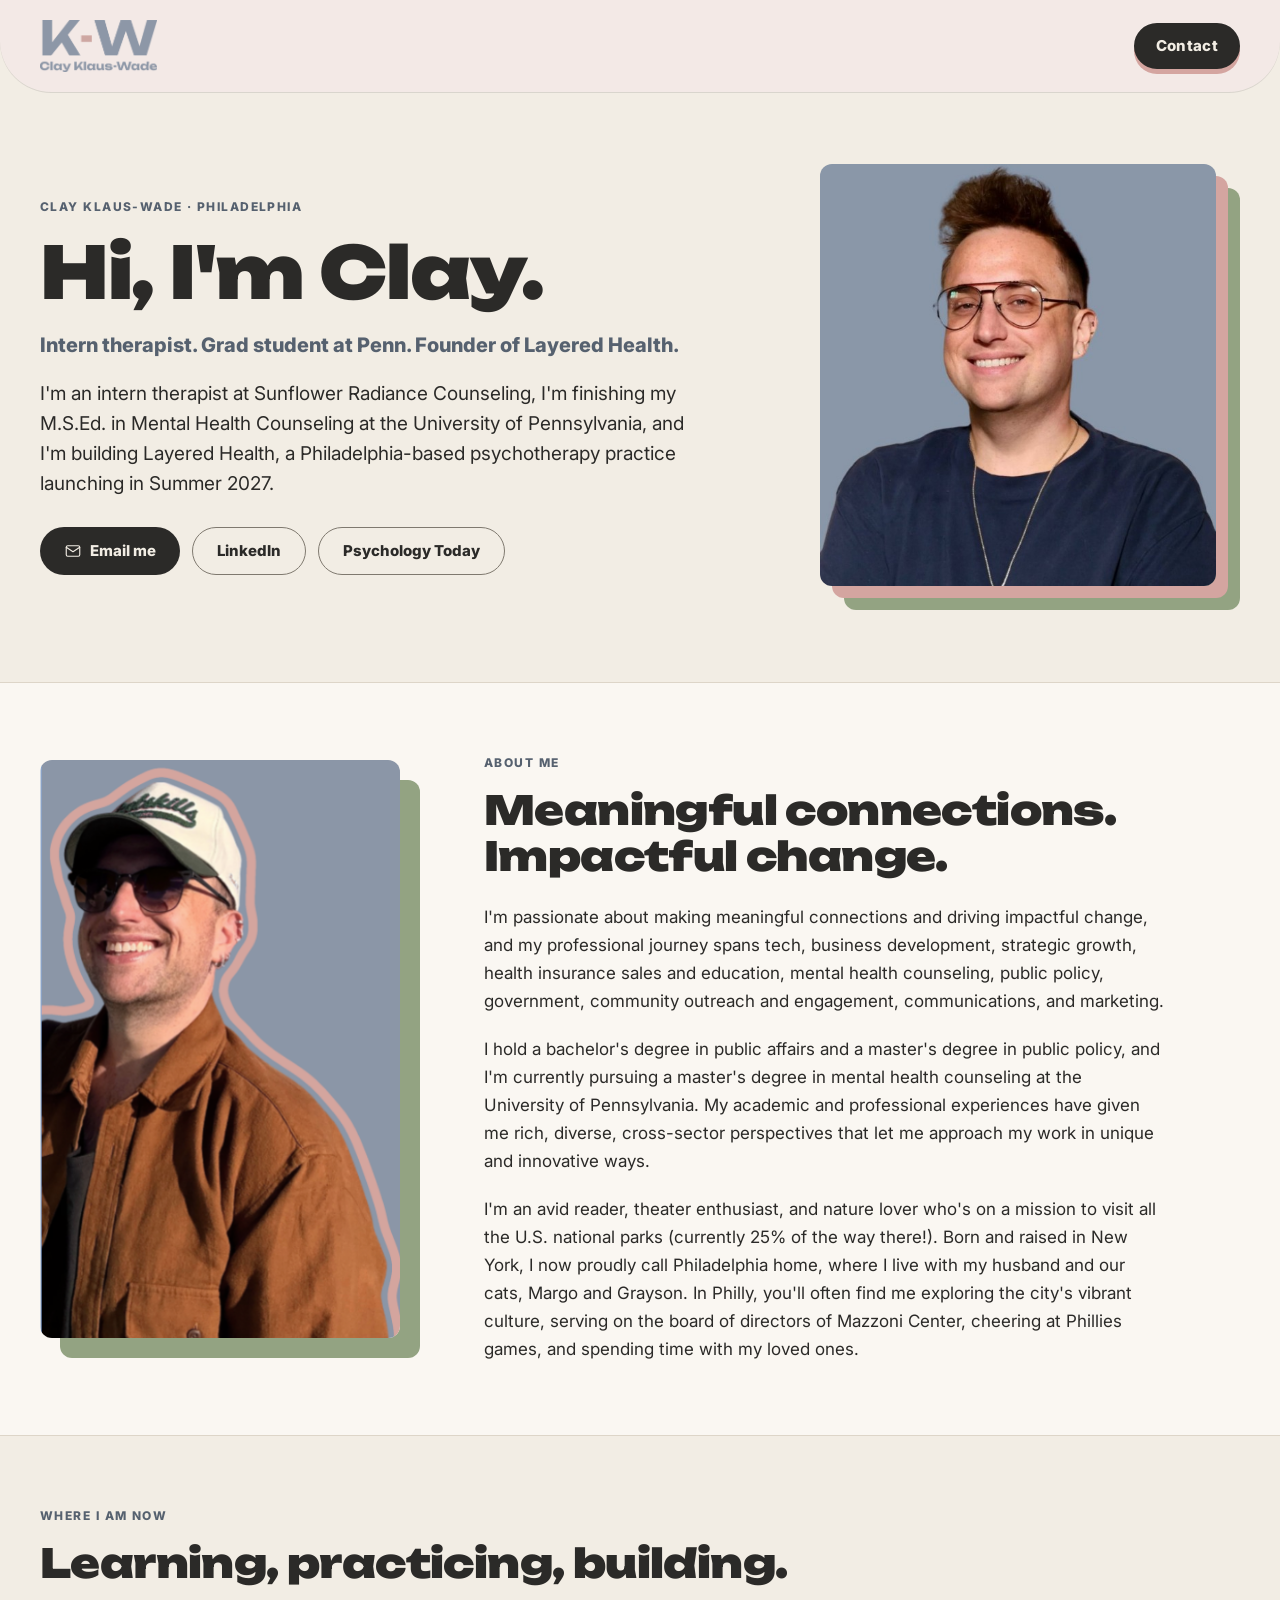
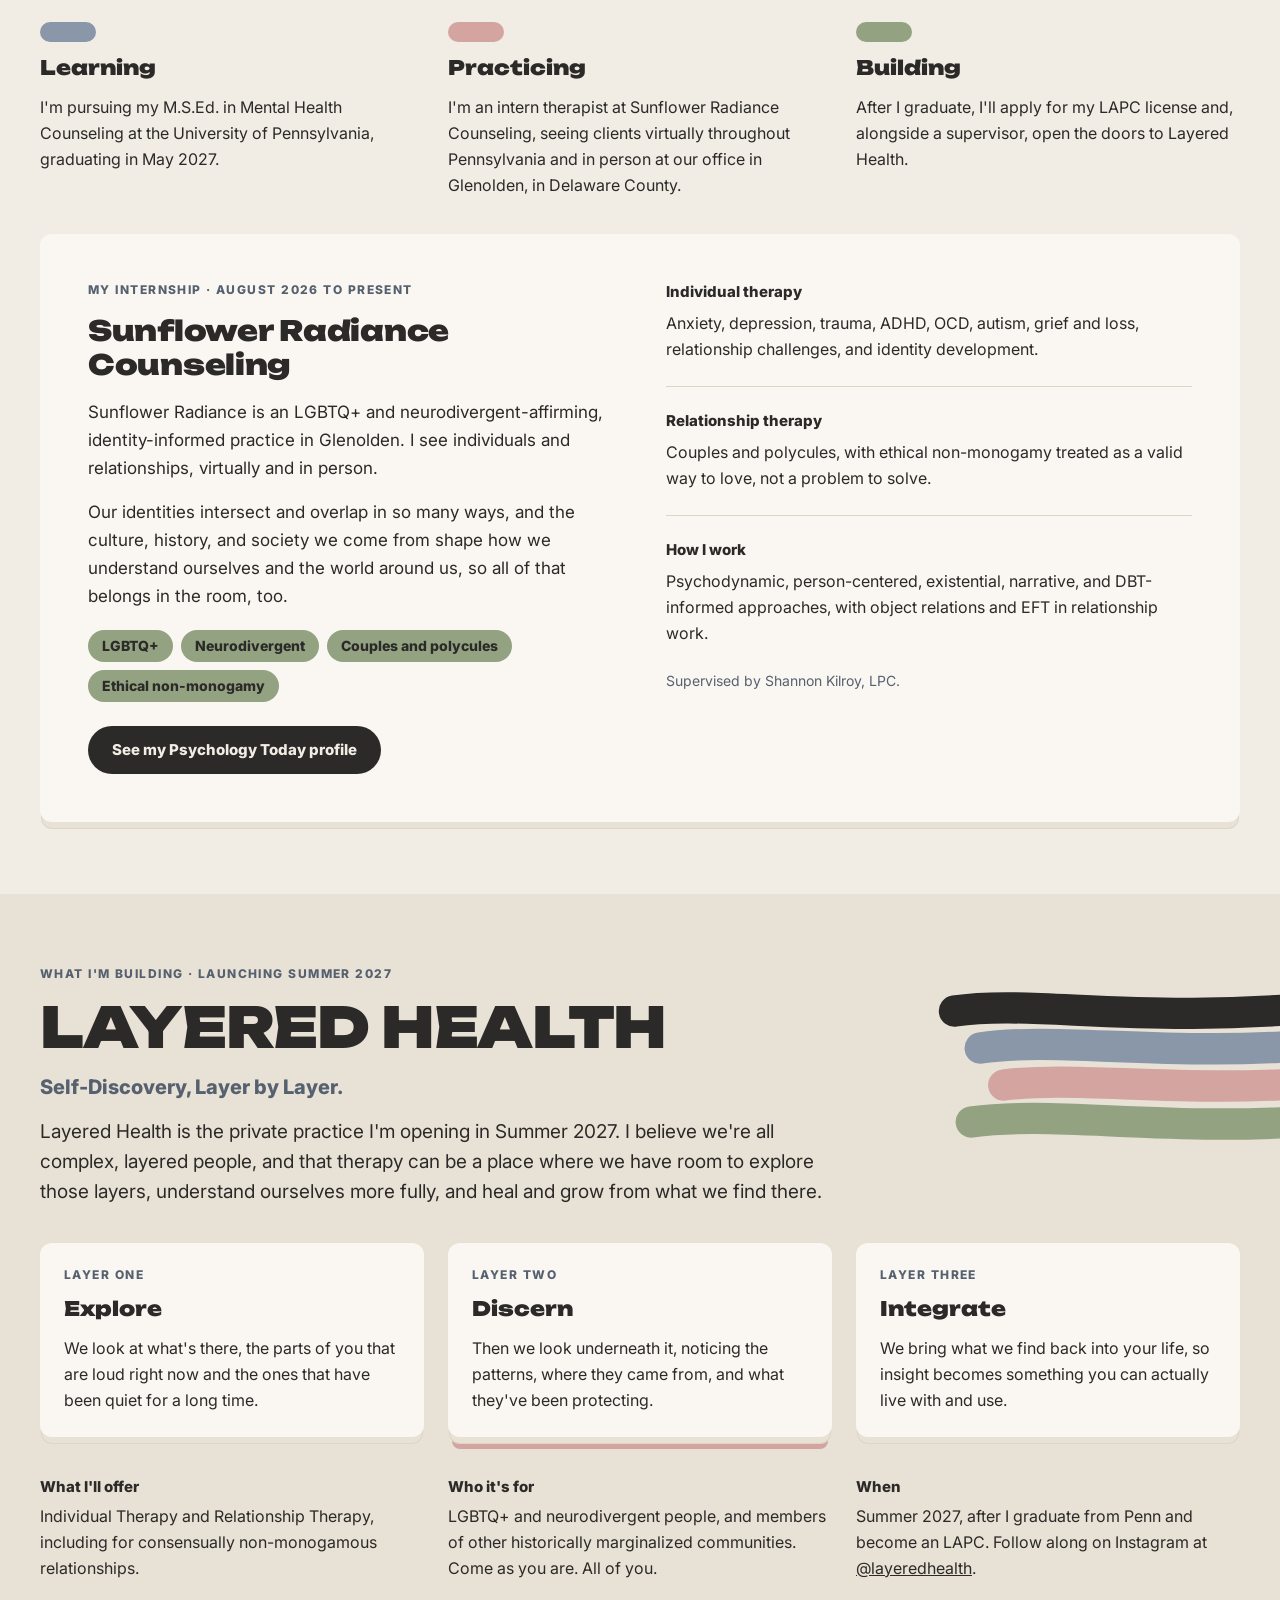
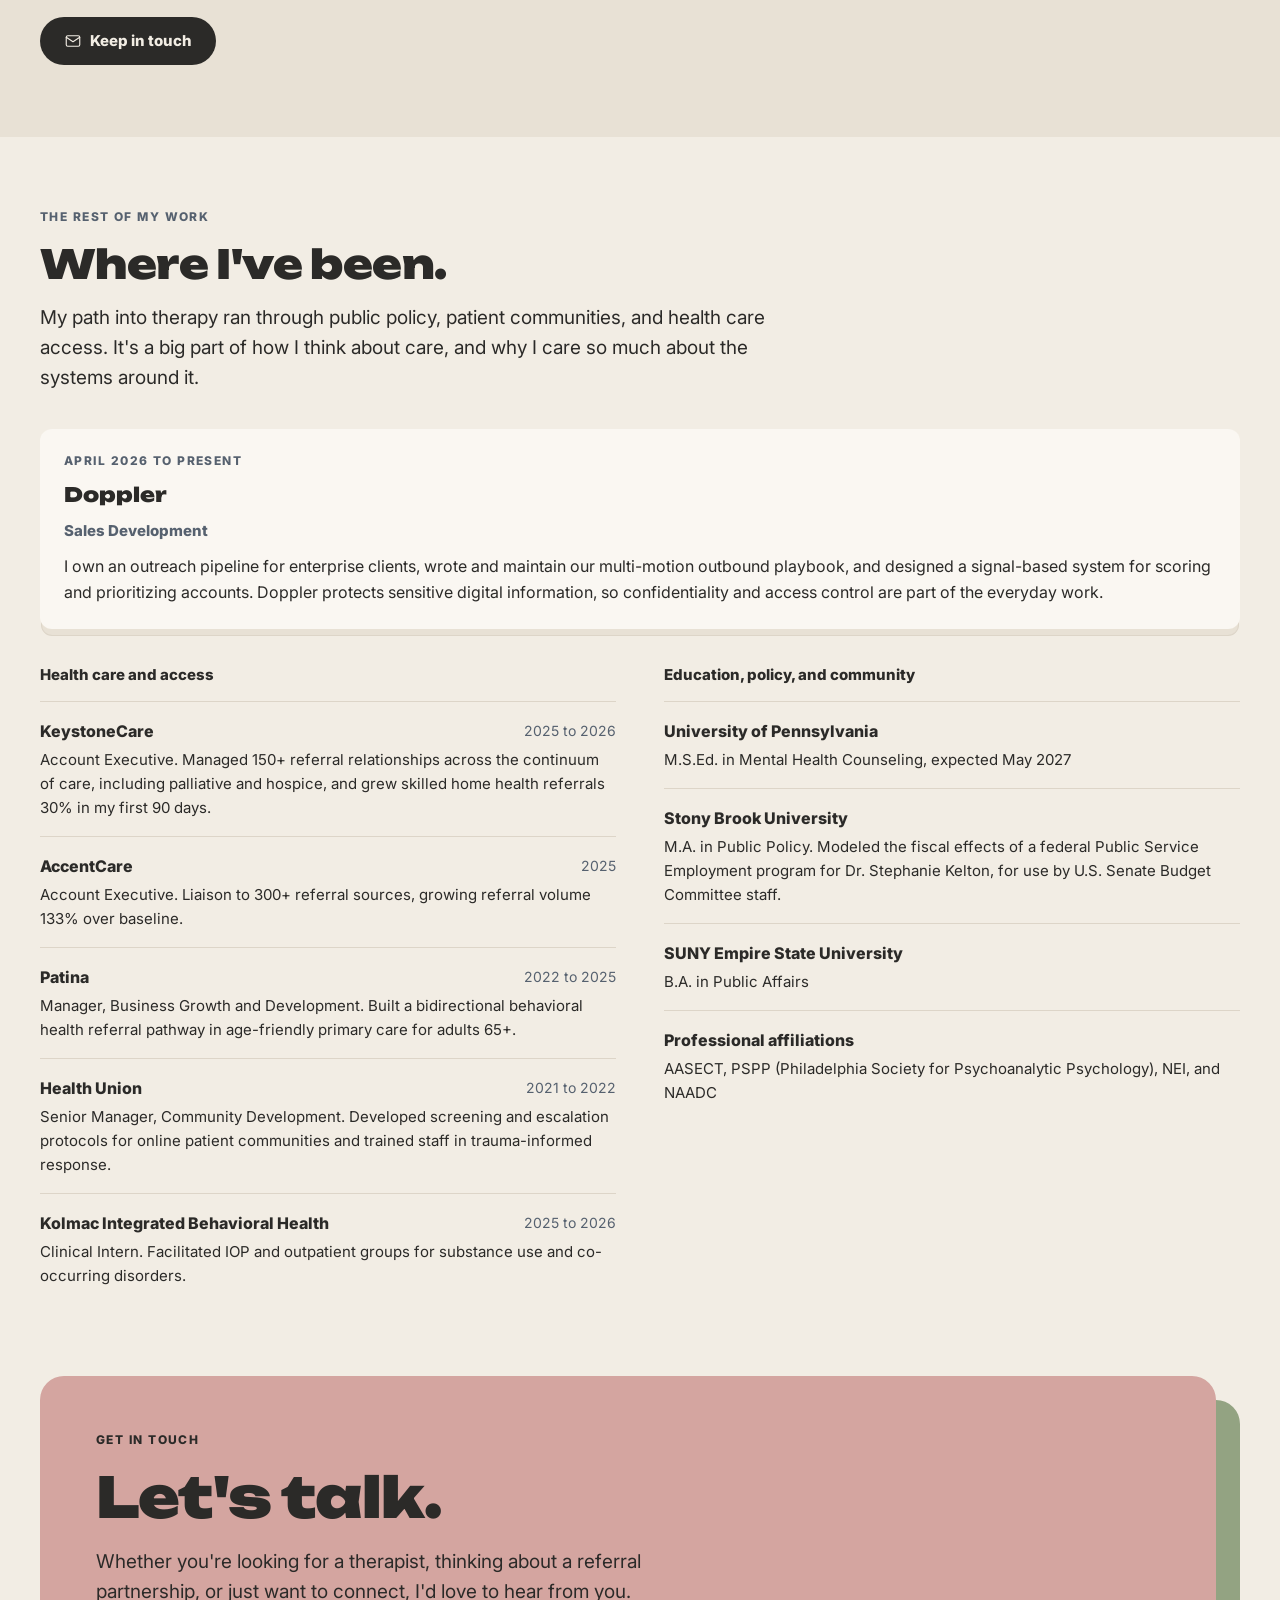
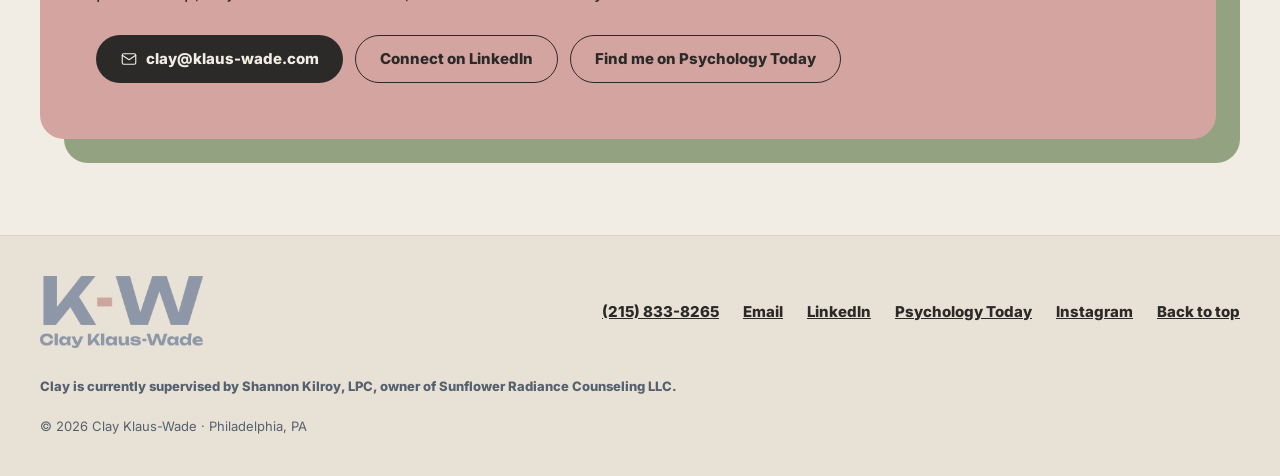
==== index.html @ 9ba2f231 "Use the layered.health header style on both pages Sticky vanilla header with rounded bottom corners " ====
<!doctype html>
<html lang="en">
<head>
<meta charset="utf-8">
<meta name="viewport" content="width=device-width, initial-scale=1">
<title>Clay Klaus-Wade</title>
<meta name="description" content="Clay Klaus-Wade is an intern therapist at Sunflower Radiance Counseling, a graduate student at the University of Pennsylvania, and the founder of Layered Health, a Philadelphia-based psychotherapy practice launching in Summer 2027.">
<link rel="icon" href="images/favicon.svg" type="image/svg+xml">
<link rel="preconnect" href="https://fonts.googleapis.com">
<link rel="stylesheet" href="https://fonts.googleapis.com/css2?family=Inter:wght@400;800&amp;family=Unbounded:wght@900&amp;display=swap">
<style>
body{margin:0;background:#f2ede4}
a{color:#2b2a28}a:hover{color:#56616f}
a:focus-visible{outline:2px solid #2b2a28;outline-offset:2px}
.btn-primary:hover{background:#1c1b1a !important}
.btn-outline:hover{background:#e8e1d5 !important}
.card-lift{transition:box-shadow 150ms ease-out}
.card-lift:hover{box-shadow:0 8px 0 -2px #e8e1d5, 0 8px 0 -1px #ddd5c8, 0 16px 0 -4px #d4a5a0 !important}
@media (prefers-reduced-motion: reduce){.card-lift{transition:none}}
html{scroll-behavior:smooth}
@keyframes rise{from{opacity:0;transform:translateY(24px)}to{opacity:1;transform:none}}
@keyframes drift{from{transform:translateY(-28px)}to{transform:translateY(28px)}}
@keyframes shift{from{transform:translateX(-18px)}to{transform:translateX(18px)}}
@media (prefers-reduced-motion: no-preference){
.intro > *{animation:rise 700ms cubic-bezier(.2,.7,.2,1) both}
.intro > *:nth-child(2){animation-delay:80ms}
.intro > *:nth-child(3){animation-delay:160ms}
.intro > *:nth-child(4){animation-delay:240ms}
.intro > *:nth-child(5){animation-delay:320ms}
.intro-photo{animation:rise 900ms 200ms cubic-bezier(.2,.7,.2,1) both}
@supports (animation-timeline: view()){
.reveal{animation:rise linear both;animation-timeline:view();animation-range:entry 0% entry 70%}
.parallax{animation:drift linear both;animation-timeline:view();animation-range:cover 0% cover 100%}
.parallax-mark{animation:shift linear both;animation-timeline:view();animation-range:cover 0% cover 100%}
}
}
@media (prefers-reduced-motion: reduce){html{scroll-behavior:auto}}
@media (max-width:520px){.hide-sm{display:none}}
@media (max-width:640px){.logo-footer{height:48px !important}.about-photo{display:none}.hide-mobile{display:none !important}.hero-photo{max-width:340px}
.hero{flex-direction:column;flex-wrap:nowrap !important;align-items:stretch !important;gap:20px !important}
.hero .intro{display:contents !important}
.hero .intro > *:nth-child(1){order:1}
.hero .intro > *:nth-child(2){order:2}
.hero .hero-photo{order:3;flex:none !important;width:100%;align-self:flex-start;margin:8px 0 12px}
.hero .intro > *:nth-child(n+3){order:4}}
.lh-stack{position:absolute;top:clamp(56px,7vw,88px);right:0;width:clamp(300px,28vw,440px);overflow:hidden}
@media (max-width:1180px){.lh-stack{position:relative;top:auto;width:min(440px,78%);margin:clamp(40px,6vw,64px) 0 -24px auto}}
/* Header, borrowed from layered.health: a sticky vanilla sheet with rounded bottom corners, pill buttons that press into a colored edge */
.kw-header{position:sticky;top:0;z-index:20;background:#f3e9e6;border-radius:0 0 clamp(28px,4vw,56px) clamp(28px,4vw,56px);box-shadow:0 1px 0 rgba(43,42,40,.12)}
.kw-header-inner{max-width:1200px;margin:0 auto;padding:20px clamp(16px,4vw,32px);display:flex;align-items:center;justify-content:space-between;gap:24px;transition:padding .25s ease}
.kw-header.is-scrolled .kw-header-inner{padding-top:12px;padding-bottom:12px}
.kw-lockup{display:inline-flex;align-items:center;line-height:0;text-decoration:none;flex-shrink:0}
.kw-lockup img{display:block;height:52px;width:auto}
.kw-nav{display:flex;align-items:center;gap:24px}
.kw-btn{position:relative;white-space:nowrap;display:inline-flex;align-items:center;padding:11px 20px;border:2px solid #2b2a28;border-radius:999px;background:#2b2a28;color:#f2ede4 !important;font-size:15px;line-height:20px;font-weight:800;letter-spacing:.02em;text-decoration:none;box-shadow:0 5px 0 0 #d4a5a0;transition:transform .18s ease,box-shadow .18s ease}
.kw-btn-slate{box-shadow:0 5px 0 0 #8a97a8}
.kw-btn-sage{box-shadow:0 5px 0 0 #93a382}
.kw-btn:hover,.kw-btn:focus-visible{background:#1f1e1c;transform:translateY(5px);box-shadow:0 0 0 0 transparent}
.kw-btn:active{transform:translateY(5px);box-shadow:none}
@media (max-width:720px){.kw-header-inner{padding-top:16px;padding-bottom:16px;column-gap:14px}.kw-lockup{flex:0 0 104px;width:104px}.kw-lockup img{width:100%;height:auto}.kw-nav{gap:8px}.kw-btn{padding:9px 12px;font-size:13px;box-shadow:0 4px 0 0 #d4a5a0}.kw-btn-slate{box-shadow:0 4px 0 0 #8a97a8}.kw-btn-sage{box-shadow:0 4px 0 0 #93a382}}
@media (max-width:420px){.kw-header-inner{column-gap:10px}.kw-lockup{flex-basis:84px;width:84px}.kw-nav{gap:6px}.kw-btn{padding:8px 10px;font-size:12px;letter-spacing:0}}
@media (max-width:350px){.kw-header-inner{column-gap:8px}.kw-lockup{flex-basis:68px;width:68px}.kw-nav{gap:5px}.kw-btn{padding:7px 8px;font-size:11px}}
@media (prefers-reduced-motion: reduce){.kw-header-inner,.kw-btn{transition:none}}
</style>
</head>
<body>
<div style="width: 100%; min-height: 100vh; display: flex; flex-direction: column; background: #f2ede4; color: #2b2a28; font-family: Inter, system-ui, -apple-system, 'Segoe UI', sans-serif; font-size: 16px; line-height: 26px; overflow-x: hidden">
<div style="flex: 0 0 auto">

<!-- Header -->
<header class="kw-header">
<div class="kw-header-inner">
<a class="kw-lockup" href="#top" aria-label="Clay Klaus-Wade, back to top"><img src="images/kw-lockup.png" alt="K-W Clay Klaus-Wade"></a>
<nav class="kw-nav" aria-label="Contact">
<a class="kw-btn" href="mailto:clay@klaus-wade.com">Contact</a>
</nav>
</div>
</header>

<!-- Hero -->
<section id="top" class="hero" style="max-width: 1200px; margin: 0 auto; padding: clamp(48px, 6vw, 72px) clamp(16px, 4vw, 32px); display: flex; flex-wrap: wrap; align-items: center; gap: clamp(40px, 5vw, 72px)">
<div class="intro" style="flex: 1 1 420px; min-width: 0; display: flex; flex-direction: column; gap: 20px">
<div style="font-size: 12px; line-height: 16px; font-weight: 800; letter-spacing: 0.12em; text-transform: uppercase; color: #56616f">Clay Klaus-Wade · Philadelphia</div>
<h1 style="margin: 0; font-family: Unbounded, Inter, system-ui, sans-serif; font-weight: 900; font-size: clamp(40px, 6vw, 72px); line-height: 1.05; letter-spacing: -0.02em">Hi, I'm Clay.</h1>
<p style="margin: 0; font-size: 20px; line-height: 28px; font-weight: 800; color: #56616f">Intern therapist. Grad student at Penn. Founder of Layered Health.</p>
<p style="margin: 0; font-size: 19px; line-height: 30px; max-width: 34em">I'm an intern therapist at Sunflower Radiance Counseling, I'm finishing my M.S.Ed. in Mental Health Counseling at the University of Pennsylvania, and I'm building Layered Health, a Philadelphia-based psychotherapy practice launching in Summer 2027.</p>
<div style="display: flex; flex-wrap: wrap; gap: 12px; padding-top: 8px">
<a class="btn-primary" href="mailto:clay@klaus-wade.com" style="display: inline-flex; align-items: center; gap: 8px; min-height: 48px; box-sizing: border-box; padding: 12px 24px; border-radius: 999px; background: #2b2a28; color: #f2ede4; font-size: 15px; line-height: 20px; font-weight: 800; text-decoration: none">
<svg width="18" height="18" viewBox="0 0 24 24" fill="none" stroke="currentColor" stroke-width="1.5" stroke-linecap="round" stroke-linejoin="round" aria-hidden="true"><rect x="3" y="5" width="18" height="14" rx="2"></rect><path d="m3 7 9 6 9-6"></path></svg>
Email me</a>
<a class="btn-outline" href="https://www.linkedin.com/in/clayklaus-wade/" target="_blank" rel="noopener" style="display: inline-flex; align-items: center; min-height: 48px; box-sizing: border-box; padding: 12px 24px; border-radius: 999px; border: 1.5px solid #7f796f; color: #2b2a28; font-size: 15px; line-height: 20px; font-weight: 800; text-decoration: none">LinkedIn</a>
<a class="btn-outline" href="https://www.psychologytoday.com/profile/1806016" target="_blank" rel="noopener" style="display: inline-flex; align-items: center; min-height: 48px; box-sizing: border-box; padding: 12px 24px; border-radius: 999px; border: 1.5px solid #7f796f; color: #2b2a28; font-size: 15px; line-height: 20px; font-weight: 800; text-decoration: none">Psychology Today</a>
</div>
</div>
<div class="intro-photo hero-photo" style="flex: 0 1 420px; min-width: 260px; padding: 0 24px 24px 0; box-sizing: border-box">
<img class="parallax" src="images/clay-headshot.jpg" alt="Clay Klaus-Wade, smiling, in glasses and a navy t-shirt" style="display: block; width: 100%; aspect-ratio: 580 / 618; object-fit: cover; border-radius: 12px; box-shadow: 12px 12px 0 0 #d4a5a0, 24px 24px 0 0 #93a382">
</div>
</section>

<!-- About -->
<section id="about" style="background: #faf7f2; border-top: 1px solid #ddd5c8; border-bottom: 1px solid #ddd5c8">
<div style="max-width: 1200px; margin: 0 auto; padding: clamp(48px, 6vw, 72px) clamp(16px, 4vw, 32px); display: flex; flex-wrap: wrap; align-items: center; gap: clamp(40px, 5vw, 72px)">
<div class="about-photo" style="flex: 0 1 380px; min-width: 240px; padding: 0 20px 20px 0; box-sizing: border-box">
<img class="parallax" src="images/clay-catskills.png" alt="Clay outdoors in a Catskills cap, sunglasses and a brown jacket, smiling" style="display: block; width: 100%; aspect-ratio: 403 / 648; object-fit: cover; border-radius: 12px; box-shadow: 20px 20px 0 0 #93a382">
</div>
<div style="flex: 1 1 420px; min-width: 0; display: flex; flex-direction: column; gap: 20px; font-size: 17px; line-height: 28px; max-width: 40em">
<div style="display: flex; flex-direction: column; gap: 16px; padding-bottom: 4px">
<div style="font-size: 12px; line-height: 16px; font-weight: 800; letter-spacing: 0.12em; text-transform: uppercase; color: #56616f">About me</div>
<h2 style="margin: 0; font-family: Unbounded, Inter, system-ui, sans-serif; font-weight: 900; font-size: clamp(28px, 3.4vw, 40px); line-height: 1.15; letter-spacing: -0.015em">Meaningful connections. Impactful change.</h2>
</div>
<p style="margin: 0">I'm passionate about making meaningful connections and driving impactful change, and my professional journey spans tech, business development, strategic growth, health insurance sales and education, mental health counseling, public policy, government, community outreach and engagement, communications, and marketing.</p>
<p style="margin: 0">I hold a bachelor's degree in public affairs and a master's degree in public policy, and I'm currently pursuing a master's degree in mental health counseling at the University of Pennsylvania. My academic and professional experiences have given me rich, diverse, cross-sector perspectives that let me approach my work in unique and innovative ways.</p>
<p style="margin: 0">I'm an avid reader, theater enthusiast, and nature lover who's on a mission to visit all the U.S. national parks (currently 25% of the way there!). Born and raised in New York, I now proudly call Philadelphia home, where I live with my husband and our cats, Margo and Grayson. In Philly, you'll often find me exploring the city's vibrant culture, serving on the board of directors of Mazzoni Center, cheering at Phillies games, and spending time with my loved ones.</p>
</div>
</div>
</section>

<!-- Now: internship -->
<section id="now" style="max-width: 1200px; margin: 0 auto; padding: clamp(48px, 6vw, 72px) clamp(16px, 4vw, 32px); display: flex; flex-direction: column; gap: 36px">
<div class="reveal" style="display: flex; flex-direction: column; gap: 16px; max-width: 760px">
<div style="font-size: 12px; line-height: 16px; font-weight: 800; letter-spacing: 0.12em; text-transform: uppercase; color: #56616f">Where I am now</div>
<h2 style="margin: 0; font-family: Unbounded, Inter, system-ui, sans-serif; font-weight: 900; font-size: clamp(28px, 3.4vw, 40px); line-height: 1.15; letter-spacing: -0.015em">Learning, practicing, building.</h2>
</div>

<div class="reveal" style="display: grid; grid-template-columns: repeat(auto-fit, minmax(min(100%, 300px), 1fr)); gap: 24px">
<div style="display: flex; flex-direction: column; gap: 12px">
<div style="width: 56px; height: 20px; border-radius: 999px; background: #8a97a8"></div>
<h3 style="margin: 0; font-family: Unbounded, Inter, system-ui, sans-serif; font-weight: 900; font-size: 20px; line-height: 28px">Learning</h3>
<p style="margin: 0">I'm pursuing my M.S.Ed. in Mental Health Counseling at the University of Pennsylvania, graduating in May 2027.</p>
</div>
<div style="display: flex; flex-direction: column; gap: 12px">
<div style="width: 56px; height: 20px; border-radius: 999px; background: #d4a5a0"></div>
<h3 style="margin: 0; font-family: Unbounded, Inter, system-ui, sans-serif; font-weight: 900; font-size: 20px; line-height: 28px">Practicing</h3>
<p style="margin: 0">I'm an intern therapist at Sunflower Radiance Counseling, seeing clients virtually throughout Pennsylvania and in person at our office in Glenolden, in Delaware County.</p>
</div>
<div style="display: flex; flex-direction: column; gap: 12px">
<div style="width: 56px; height: 20px; border-radius: 999px; background: #93a382"></div>
<h3 style="margin: 0; font-family: Unbounded, Inter, system-ui, sans-serif; font-weight: 900; font-size: 20px; line-height: 28px">Building</h3>
<p style="margin: 0">After I graduate, I'll apply for my LAPC license and, alongside a supervisor, open the doors to Layered Health.</p>
</div>
</div>

<!-- Internship feature card -->
<article class="card-lift reveal" style="background: #faf7f2; border-radius: 12px; box-shadow: 0 8px 0 -2px #e8e1d5, 0 8px 0 -1px #ddd5c8; padding: clamp(24px, 4vw, 48px); display: grid; grid-template-columns: repeat(auto-fit, minmax(min(100%, 320px), 1fr)); gap: clamp(32px, 4vw, 64px)">
<div style="display: flex; flex-direction: column; gap: 16px">
<div style="font-size: 12px; line-height: 16px; font-weight: 800; letter-spacing: 0.12em; text-transform: uppercase; color: #56616f">My internship · August 2026 to present</div>
<h3 style="margin: 0; font-family: Unbounded, Inter, system-ui, sans-serif; font-weight: 900; font-size: 28px; line-height: 34px; letter-spacing: -0.01em">Sunflower Radiance Counseling</h3>
<p style="margin: 0; font-size: 17px; line-height: 28px">Sunflower Radiance is an LGBTQ+ and neurodivergent-affirming, identity-informed practice in Glenolden. I see individuals and relationships, virtually and in person.</p>
<p style="margin: 0; font-size: 17px; line-height: 28px">Our identities intersect and overlap in so many ways, and the culture, history, and society we come from shape how we understand ourselves and the world around us, so all of that belongs in the room, too.</p>
<div style="display: flex; flex-wrap: wrap; gap: 8px; padding-top: 4px">
<span style="padding: 6px 14px; border-radius: 999px; background: #93a382; color: #2b2a28; font-size: 14px; line-height: 20px; font-weight: 800">LGBTQ+</span>
<span style="padding: 6px 14px; border-radius: 999px; background: #93a382; color: #2b2a28; font-size: 14px; line-height: 20px; font-weight: 800">Neurodivergent</span>
<span style="padding: 6px 14px; border-radius: 999px; background: #93a382; color: #2b2a28; font-size: 14px; line-height: 20px; font-weight: 800">Couples and polycules</span>
<span style="padding: 6px 14px; border-radius: 999px; background: #93a382; color: #2b2a28; font-size: 14px; line-height: 20px; font-weight: 800">Ethical non-monogamy</span>
</div>
<div style="padding-top: 8px">
<a class="btn-primary" href="https://www.psychologytoday.com/profile/1806016" target="_blank" rel="noopener" style="display: inline-flex; align-items: center; min-height: 48px; box-sizing: border-box; padding: 12px 24px; border-radius: 999px; background: #2b2a28; color: #f2ede4; font-size: 15px; line-height: 20px; font-weight: 800; text-decoration: none">See my Psychology Today profile</a>
</div>
</div>
<div style="display: flex; flex-direction: column; gap: 24px">
<div style="display: flex; flex-direction: column; gap: 8px; padding-bottom: 24px; border-bottom: 1px solid #ddd5c8">
<div style="font-size: 15px; line-height: 20px; font-weight: 800">Individual therapy</div>
<p style="margin: 0; color: #2b2a28">Anxiety, depression, trauma, ADHD, OCD, autism, grief and loss, relationship challenges, and identity development.</p>
</div>
<div style="display: flex; flex-direction: column; gap: 8px; padding-bottom: 24px; border-bottom: 1px solid #ddd5c8">
<div style="font-size: 15px; line-height: 20px; font-weight: 800">Relationship therapy</div>
<p style="margin: 0">Couples and polycules, with ethical non-monogamy treated as a valid way to love, not a problem to solve.</p>
</div>
<div style="display: flex; flex-direction: column; gap: 8px">
<div style="font-size: 15px; line-height: 20px; font-weight: 800">How I work</div>
<p style="margin: 0">Psychodynamic, person-centered, existential, narrative, and DBT-informed approaches, with object relations and EFT in relationship work.</p>
</div>
<p style="margin: 0; font-size: 14px; line-height: 22px; color: #56616f">Supervised by Shannon Kilroy, LPC.</p>
</div>
</article>
</section>

<!-- Layered Health -->


<!-- Background -->
<section id="layered-health" style="background: #e8e1d5; position: relative; overflow: hidden">
<div class="lh-stack" aria-hidden="true">
<svg class="parallax-mark" viewBox="0 0 640 300" style="display: block; width: 100%; height: auto; overflow: visible">
<path d="M58 52 C 200 30, 400 80, 760 40" fill="none" stroke="#2b2a28" stroke-width="56" stroke-linecap="round"></path>
<path d="M104 118 C 250 96, 440 138, 760 108" fill="none" stroke="#8a97a8" stroke-width="56" stroke-linecap="round"></path>
<path d="M146 184 C 290 166, 460 202, 760 176" fill="none" stroke="#d4a5a0" stroke-width="56" stroke-linecap="round"></path>
<path d="M88 250 C 250 228, 440 272, 760 244" fill="none" stroke="#93a382" stroke-width="56" stroke-linecap="round"></path>
</svg>
</div>
<div style="position: relative; max-width: 1200px; margin: 0 auto; padding: clamp(48px, 6vw, 72px) clamp(16px, 4vw, 32px); display: flex; flex-direction: column; gap: 36px">
<div class="reveal" style="display: flex; flex-direction: column; gap: 16px; max-width: 810px">
<div style="font-size: 12px; line-height: 16px; font-weight: 800; letter-spacing: 0.12em; text-transform: uppercase; color: #56616f">What I'm building · Launching Summer 2027</div>
<h2 style="margin: 0; font-family: Unbounded, Inter, system-ui, sans-serif; font-weight: 900; font-size: clamp(32px, 4.4vw, 56px); line-height: 1.05; letter-spacing: -0.02em">LAYERED HEALTH</h2>
<p style="margin: 0; font-size: 20px; line-height: 28px; font-weight: 800; color: #56616f">Self-Discovery, Layer by Layer.</p>
<p style="margin: 0; font-size: 19px; line-height: 30px; width: 100%; max-width: 810px">Layered Health is the private practice I'm opening in Summer 2027. I believe we're all complex, layered people, and that therapy can be a place where we have room to explore those layers, understand ourselves more fully, and heal and grow from what we find there.</p>
</div>

<div class="reveal" style="display: grid; grid-template-columns: repeat(auto-fit, minmax(min(100%, 280px), 1fr)); gap: 24px">
<div style="background: #faf7f2; border-radius: 12px; padding: 24px; box-shadow: 0 8px 0 -2px #e8e1d5, 0 8px 0 -1px #ddd5c8; display: flex; flex-direction: column; gap: 12px">
<div style="font-size: 12px; line-height: 16px; font-weight: 800; letter-spacing: 0.12em; text-transform: uppercase; color: #56616f">Layer one</div>
<h3 style="margin: 0; font-family: Unbounded, Inter, system-ui, sans-serif; font-weight: 900; font-size: 20px; line-height: 28px">Explore</h3>
<p style="margin: 0">We look at what's there, the parts of you that are loud right now and the ones that have been quiet for a long time.</p>
</div>
<div style="background: #faf7f2; border-radius: 12px; padding: 24px; margin-left: 0; box-shadow: 0 8px 0 -2px #e8e1d5, 0 8px 0 -1px #ddd5c8, 0 16px 0 -4px #d4a5a0; display: flex; flex-direction: column; gap: 12px">
<div style="font-size: 12px; line-height: 16px; font-weight: 800; letter-spacing: 0.12em; text-transform: uppercase; color: #56616f">Layer two</div>
<h3 style="margin: 0; font-family: Unbounded, Inter, system-ui, sans-serif; font-weight: 900; font-size: 20px; line-height: 28px">Discern</h3>
<p style="margin: 0">Then we look underneath it, noticing the patterns, where they came from, and what they've been protecting.</p>
</div>
<div style="background: #faf7f2; border-radius: 12px; padding: 24px; box-shadow: 0 8px 0 -2px #e8e1d5, 0 8px 0 -1px #ddd5c8; display: flex; flex-direction: column; gap: 12px">
<div style="font-size: 12px; line-height: 16px; font-weight: 800; letter-spacing: 0.12em; text-transform: uppercase; color: #56616f">Layer three</div>
<h3 style="margin: 0; font-family: Unbounded, Inter, system-ui, sans-serif; font-weight: 900; font-size: 20px; line-height: 28px">Integrate</h3>
<p style="margin: 0">We bring what we find back into your life, so insight becomes something you can actually live with and use.</p>
</div>
</div>

<div class="reveal" style="display: grid; grid-template-columns: repeat(auto-fit, minmax(min(100%, 260px), 1fr)); gap: 24px; padding-top: 4px">
<div style="display: flex; flex-direction: column; gap: 6px">
<div style="font-size: 15px; line-height: 20px; font-weight: 800">What I'll offer</div>
<p style="margin: 0">Individual Therapy and Relationship Therapy, including for consensually non-monogamous relationships.</p>
</div>
<div style="display: flex; flex-direction: column; gap: 6px">
<div style="font-size: 15px; line-height: 20px; font-weight: 800">Who it's for</div>
<p style="margin: 0">LGBTQ+ and neurodivergent people, and members of other historically marginalized communities. Come as you are. All of you.</p>
</div>
<div style="display: flex; flex-direction: column; gap: 6px">
<div style="font-size: 15px; line-height: 20px; font-weight: 800">When</div>
<p style="margin: 0">Summer 2027, after I graduate from Penn and become an LAPC. Follow along on Instagram at <a href="https://www.instagram.com/layeredhealth/" target="_blank" rel="noopener" style="text-decoration: underline">@layeredhealth</a>.</p>
</div>
</div>
<div class="reveal">
<a class="btn-primary" href="mailto:clay@klaus-wade.com" style="display: inline-flex; align-items: center; gap: 8px; min-height: 48px; box-sizing: border-box; padding: 12px 24px; border-radius: 999px; background: #2b2a28; color: #f2ede4; font-size: 15px; line-height: 20px; font-weight: 800; text-decoration: none">
<svg width="18" height="18" viewBox="0 0 24 24" fill="none" stroke="currentColor" stroke-width="1.5" stroke-linecap="round" stroke-linejoin="round" aria-hidden="true"><rect x="3" y="5" width="18" height="14" rx="2"></rect><path d="m3 7 9 6 9-6"></path></svg>
Keep in touch</a>
</div>
</div>
</section><section id="background" class="hide-mobile" style="max-width: 1200px; margin: 0 auto; padding: clamp(48px, 6vw, 72px) clamp(16px, 4vw, 32px); display: flex; flex-direction: column; gap: 36px">
<div class="reveal" style="display: flex; flex-direction: column; gap: 16px; max-width: 760px">
<div style="font-size: 12px; line-height: 16px; font-weight: 800; letter-spacing: 0.12em; text-transform: uppercase; color: #56616f">The rest of my work</div>
<h2 style="margin: 0; font-family: Unbounded, Inter, system-ui, sans-serif; font-weight: 900; font-size: clamp(28px, 3.4vw, 40px); line-height: 1.15; letter-spacing: -0.015em">Where I've been.</h2>
<p style="margin: 0; font-size: 19px; line-height: 30px">My path into therapy ran through public policy, patient communities, and health care access. It's a big part of how I think about care, and why I care so much about the systems around it.</p>
</div>

<div style="display: grid; grid-template-columns: repeat(auto-fit, minmax(min(100%, 340px), 1fr)); gap: 24px">
<article class="card-lift reveal" style="background: #faf7f2; border-radius: 12px; padding: 24px; box-shadow: 0 8px 0 -2px #e8e1d5, 0 8px 0 -1px #ddd5c8; display: flex; flex-direction: column; gap: 12px">
<div style="font-size: 12px; line-height: 16px; font-weight: 800; letter-spacing: 0.12em; text-transform: uppercase; color: #56616f">April 2026 to present</div>
<h3 style="margin: 0; font-family: Unbounded, Inter, system-ui, sans-serif; font-weight: 900; font-size: 20px; line-height: 28px">Doppler</h3>
<div style="font-size: 15px; line-height: 20px; font-weight: 800; color: #56616f">Sales Development</div>
<p style="margin: 0">I own an outreach pipeline for enterprise clients, wrote and maintain our multi-motion outbound playbook, and designed a signal-based system for scoring and prioritizing accounts. Doppler protects sensitive digital information, so confidentiality and access control are part of the everyday work.</p>
</article>
</div>

<div class="reveal" style="display: grid; grid-template-columns: repeat(auto-fit, minmax(min(100%, 340px), 1fr)); gap: clamp(28px, 4vw, 48px)">
<div style="display: flex; flex-direction: column">
<div style="font-size: 15px; line-height: 20px; font-weight: 800; padding-bottom: 16px; border-bottom: 1px solid #ddd5c8">Health care and access</div>
<div style="display: flex; flex-direction: column; gap: 4px; padding: 16px 0; border-bottom: 1px solid #ddd5c8">
<div style="display: flex; justify-content: space-between; gap: 16px; flex-wrap: wrap"><span style="font-weight: 800">KeystoneCare</span><span style="font-size: 14px; color: #56616f">2025 to 2026</span></div>
<p style="margin: 0; font-size: 15px; line-height: 24px">Account Executive. Managed 150+ referral relationships across the continuum of care, including palliative and hospice, and grew skilled home health referrals 30% in my first 90 days.</p>
</div>
<div style="display: flex; flex-direction: column; gap: 4px; padding: 16px 0; border-bottom: 1px solid #ddd5c8">
<div style="display: flex; justify-content: space-between; gap: 16px; flex-wrap: wrap"><span style="font-weight: 800">AccentCare</span><span style="font-size: 14px; color: #56616f">2025</span></div>
<p style="margin: 0; font-size: 15px; line-height: 24px">Account Executive. Liaison to 300+ referral sources, growing referral volume 133% over baseline.</p>
</div>
<div style="display: flex; flex-direction: column; gap: 4px; padding: 16px 0; border-bottom: 1px solid #ddd5c8">
<div style="display: flex; justify-content: space-between; gap: 16px; flex-wrap: wrap"><span style="font-weight: 800">Patina</span><span style="font-size: 14px; color: #56616f">2022 to 2025</span></div>
<p style="margin: 0; font-size: 15px; line-height: 24px">Manager, Business Growth and Development. Built a bidirectional behavioral health referral pathway in age-friendly primary care for adults 65+.</p>
</div>
<div style="display: flex; flex-direction: column; gap: 4px; padding: 16px 0; border-bottom: 1px solid #ddd5c8">
<div style="display: flex; justify-content: space-between; gap: 16px; flex-wrap: wrap"><span style="font-weight: 800">Health Union</span><span style="font-size: 14px; color: #56616f">2021 to 2022</span></div>
<p style="margin: 0; font-size: 15px; line-height: 24px">Senior Manager, Community Development. Developed screening and escalation protocols for online patient communities and trained staff in trauma-informed response.</p>
</div>
<div style="display: flex; flex-direction: column; gap: 4px; padding: 16px 0">
<div style="display: flex; justify-content: space-between; gap: 16px; flex-wrap: wrap"><span style="font-weight: 800">Kolmac Integrated Behavioral Health</span><span style="font-size: 14px; color: #56616f">2025 to 2026</span></div>
<p style="margin: 0; font-size: 15px; line-height: 24px">Clinical Intern. Facilitated IOP and outpatient groups for substance use and co-occurring disorders.</p>
</div>
</div>
<div style="display: flex; flex-direction: column">
<div style="font-size: 15px; line-height: 20px; font-weight: 800; padding-bottom: 16px; border-bottom: 1px solid #ddd5c8">Education, policy, and community</div>
<div style="display: flex; flex-direction: column; gap: 4px; padding: 16px 0; border-bottom: 1px solid #ddd5c8">
<span style="font-weight: 800">University of Pennsylvania</span>
<p style="margin: 0; font-size: 15px; line-height: 24px">M.S.Ed. in Mental Health Counseling, expected May 2027</p>
</div>
<div style="display: flex; flex-direction: column; gap: 4px; padding: 16px 0; border-bottom: 1px solid #ddd5c8">
<span style="font-weight: 800">Stony Brook University</span>
<p style="margin: 0; font-size: 15px; line-height: 24px">M.A. in Public Policy. Modeled the fiscal effects of a federal Public Service Employment program for Dr. Stephanie Kelton, for use by U.S. Senate Budget Committee staff.</p>
</div>
<div style="display: flex; flex-direction: column; gap: 4px; padding: 16px 0; border-bottom: 1px solid #ddd5c8">
<span style="font-weight: 800">SUNY Empire State University</span>
<p style="margin: 0; font-size: 15px; line-height: 24px">B.A. in Public Affairs</p>
</div>
<div style="display: flex; flex-direction: column; gap: 4px; padding: 16px 0">
<span style="font-weight: 800">Professional affiliations</span>
<p style="margin: 0; font-size: 15px; line-height: 24px">AASECT, PSPP (Philadelphia Society for Psychoanalytic Psychology), NEI, and NAADC</p>
</div>
</div>
</div>
</section>

<!-- Contact CTA -->
<section id="contact" class="hide-mobile" style="max-width: 1200px; margin: 0 auto; padding: 0 clamp(16px, 4vw, 32px) clamp(48px, 6vw, 72px)">
<div class="reveal" style="background: #d4a5a0; color: #2b2a28; border-radius: 24px; padding: clamp(32px, 5vw, 56px); box-shadow: 24px 24px 0 0 #93a382; margin-right: 24px; margin-bottom: 24px; display: flex; flex-direction: column; gap: 20px">
<div style="font-size: 12px; line-height: 16px; font-weight: 800; letter-spacing: 0.12em; text-transform: uppercase; color: #2b2a28">Get in touch</div>
<h2 style="margin: 0; font-family: Unbounded, Inter, system-ui, sans-serif; font-weight: 900; font-size: clamp(32px, 4.4vw, 56px); line-height: 1.05; letter-spacing: -0.02em">Let's talk.</h2>
<p style="margin: 0; font-size: 19px; line-height: 30px; max-width: 34em">Whether you're looking for a therapist, thinking about a referral partnership, or just want to connect, I'd love to hear from you.</p>
<div style="display: flex; flex-wrap: wrap; gap: 12px; padding-top: 8px">
<a class="btn-primary" href="mailto:clay@klaus-wade.com" style="display: inline-flex; align-items: center; gap: 8px; min-height: 48px; box-sizing: border-box; padding: 12px 24px; border-radius: 999px; background: #2b2a28; color: #f2ede4; font-size: 15px; line-height: 20px; font-weight: 800; text-decoration: none">
<svg width="18" height="18" viewBox="0 0 24 24" fill="none" stroke="currentColor" stroke-width="1.5" stroke-linecap="round" stroke-linejoin="round" aria-hidden="true"><rect x="3" y="5" width="18" height="14" rx="2"></rect><path d="m3 7 9 6 9-6"></path></svg>
clay@klaus-wade.com</a>
<a class="btn-outline" href="https://www.linkedin.com/in/clayklaus-wade/" target="_blank" rel="noopener" style="display: inline-flex; align-items: center; min-height: 48px; box-sizing: border-box; padding: 12px 24px; border-radius: 999px; border: 1.5px solid #2b2a28; color: #2b2a28; font-size: 15px; line-height: 20px; font-weight: 800; text-decoration: none">Connect on LinkedIn</a>
<a class="btn-outline" href="https://www.psychologytoday.com/profile/1806016" target="_blank" rel="noopener" style="display: inline-flex; align-items: center; min-height: 48px; box-sizing: border-box; padding: 12px 24px; border-radius: 999px; border: 1.5px solid #2b2a28; color: #2b2a28; font-size: 15px; line-height: 20px; font-weight: 800; text-decoration: none">Find me on Psychology Today</a>
</div>
</div>
</section>

</div>

<!-- Footer -->
<footer style="flex: 1 0 auto; background: #e8e1d5; border-top: 1px solid #ddd5c8">
<div style="max-width: 1200px; margin: 0 auto; padding: 40px clamp(16px, 4vw, 32px); display: flex; flex-direction: column; gap: 20px">
<div style="display: flex; flex-wrap: wrap; justify-content: space-between; align-items: center; gap: 24px">
<img class="logo-footer" src="images/kw-lockup.png" alt="K-W Clay Klaus-Wade" style="height: 72px; width: auto; display: block">
<nav aria-label="Contact" style="display: flex; flex-wrap: wrap; gap: 24px; font-size: 15px; line-height: 20px; font-weight: 800">
<a href="tel:+12158338265" style="text-decoration: underline; padding: 12px 0">(215) 833-8265</a>
<a href="mailto:clay@klaus-wade.com" style="text-decoration: underline; padding: 12px 0">Email</a>
<a href="https://www.linkedin.com/in/clayklaus-wade/" target="_blank" rel="noopener" style="text-decoration: underline; padding: 12px 0">LinkedIn</a>
<a href="https://www.psychologytoday.com/profile/1806016" target="_blank" rel="noopener" style="text-decoration: underline; padding: 12px 0">Psychology Today</a>
<a href="https://www.instagram.com/layeredhealth/" target="_blank" rel="noopener" style="text-decoration: underline; padding: 12px 0">Instagram</a>
<a href="#top" style="text-decoration: underline; padding: 12px 0">Back to top</a>
</nav>
</div>
<p style="margin: 0; padding-top: 8px; font-size: 13px; line-height: 20px; font-weight: 800; color: #56616f">Clay is currently supervised by Shannon Kilroy, LPC, owner of Sunflower Radiance Counseling LLC.</p>
<p style="margin: 0; font-size: 13px; line-height: 20px; color: #56616f">© 2026 Clay Klaus-Wade · Philadelphia, PA</p>
</div>
</footer>

</div>
<script>(function(){var h=document.querySelector(".kw-header");if(!h)return;var t=false;function u(){h.classList.toggle("is-scrolled",(window.scrollY||window.pageYOffset)>8);t=false}window.addEventListener("scroll",function(){if(!t){t=true;requestAnimationFrame(u)}},{passive:true});u()})();</script>
</body>
</html>
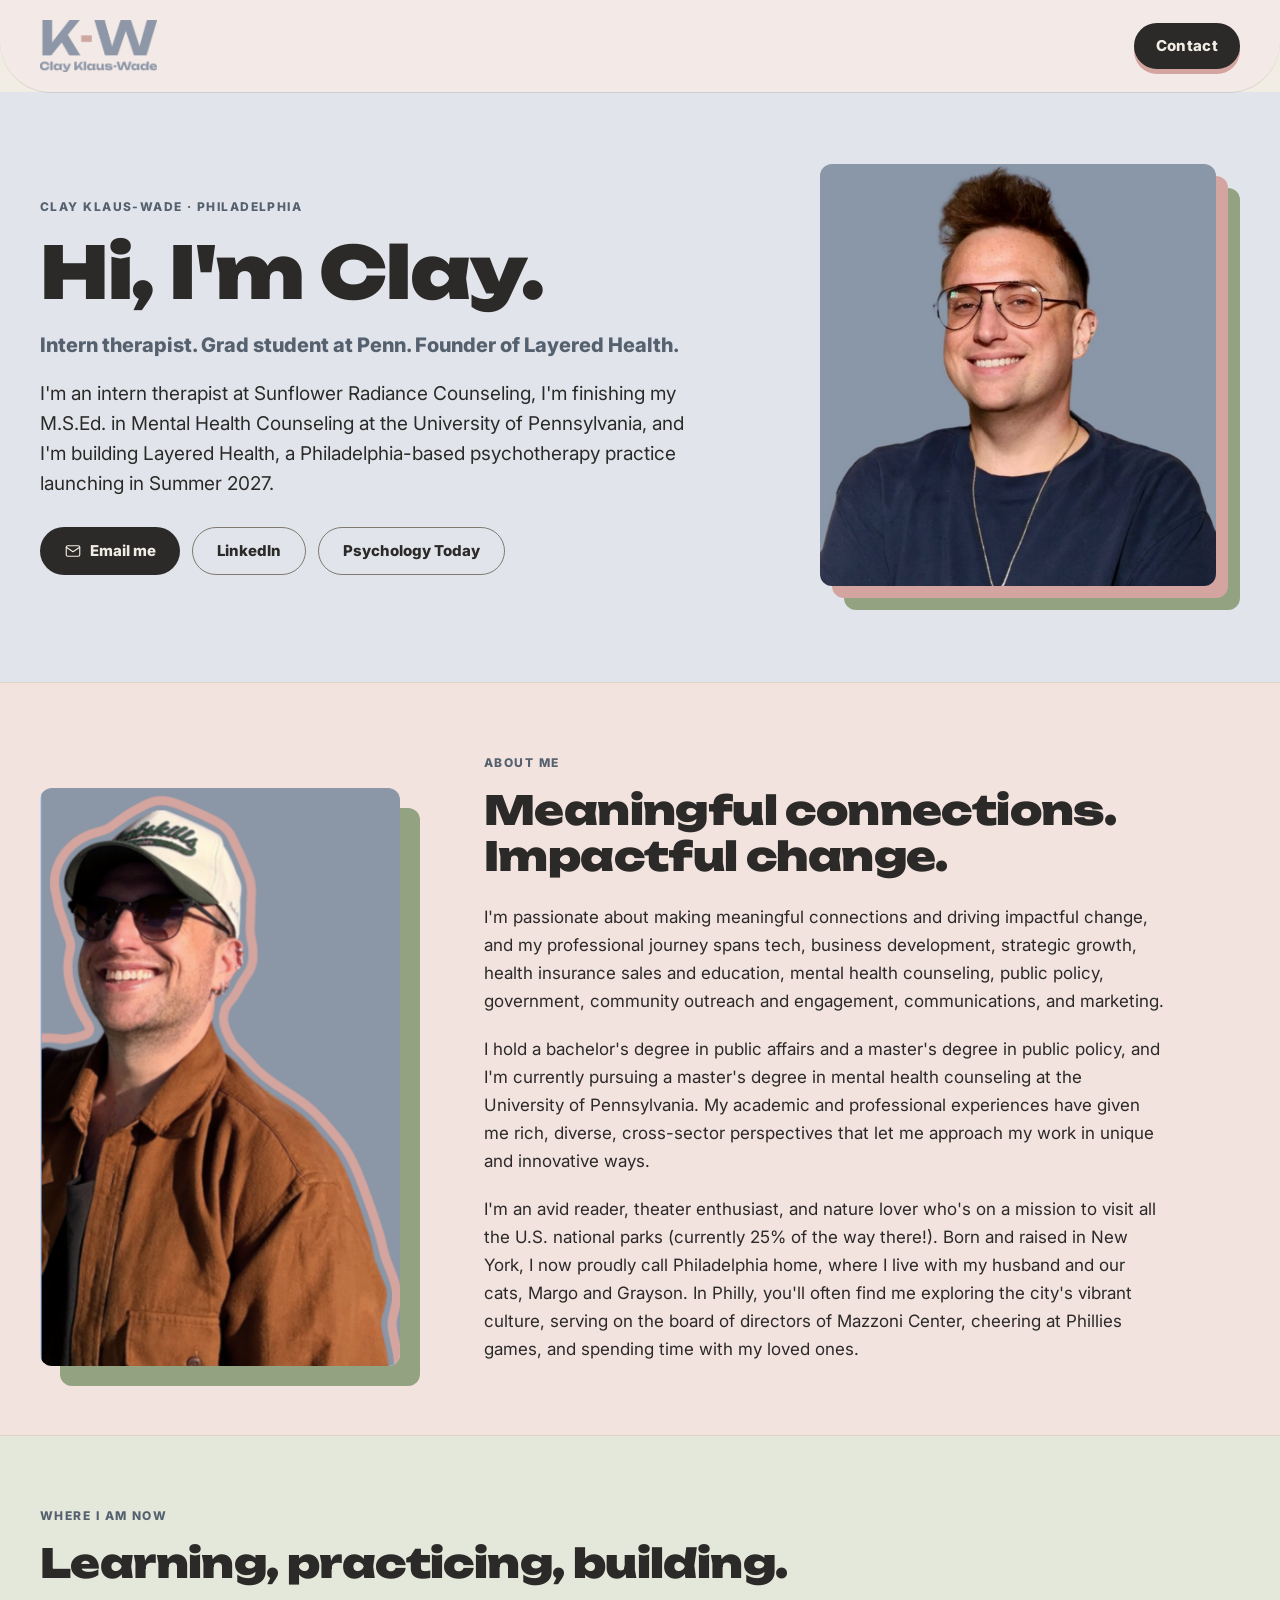
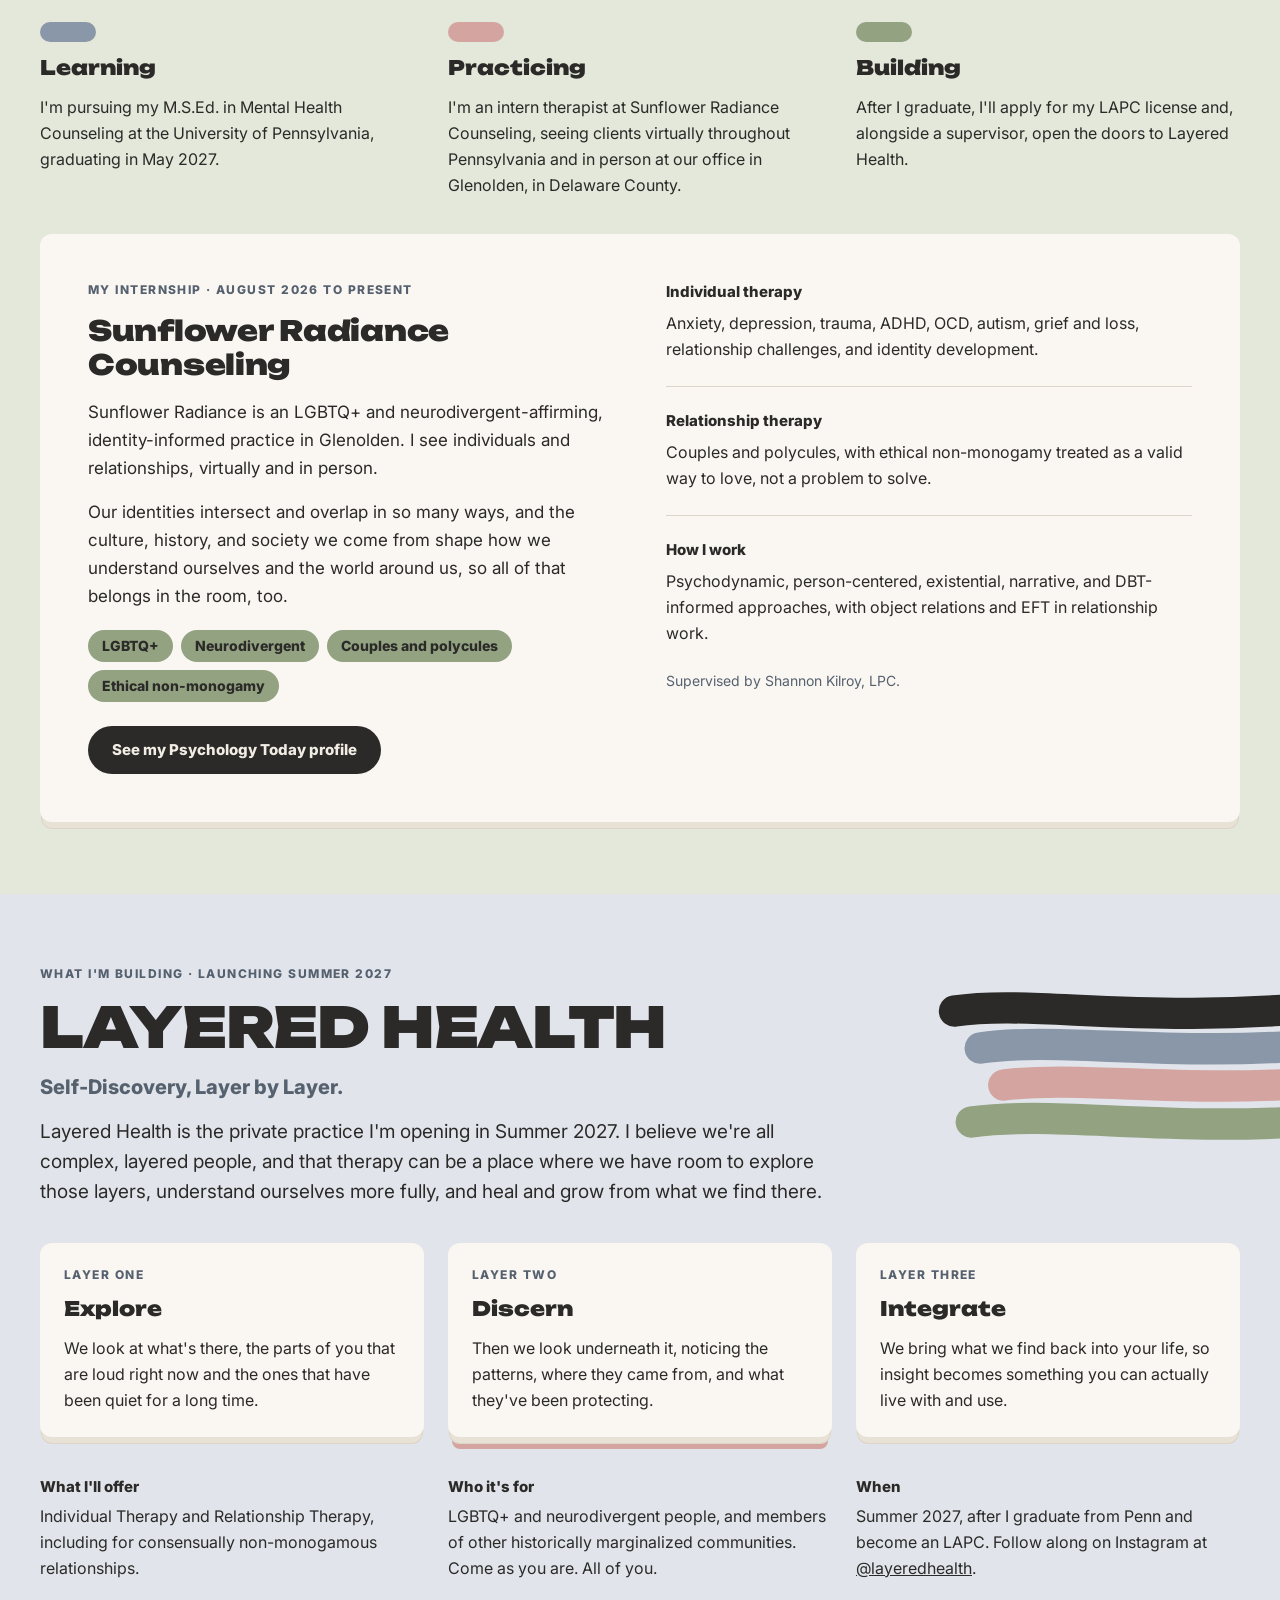
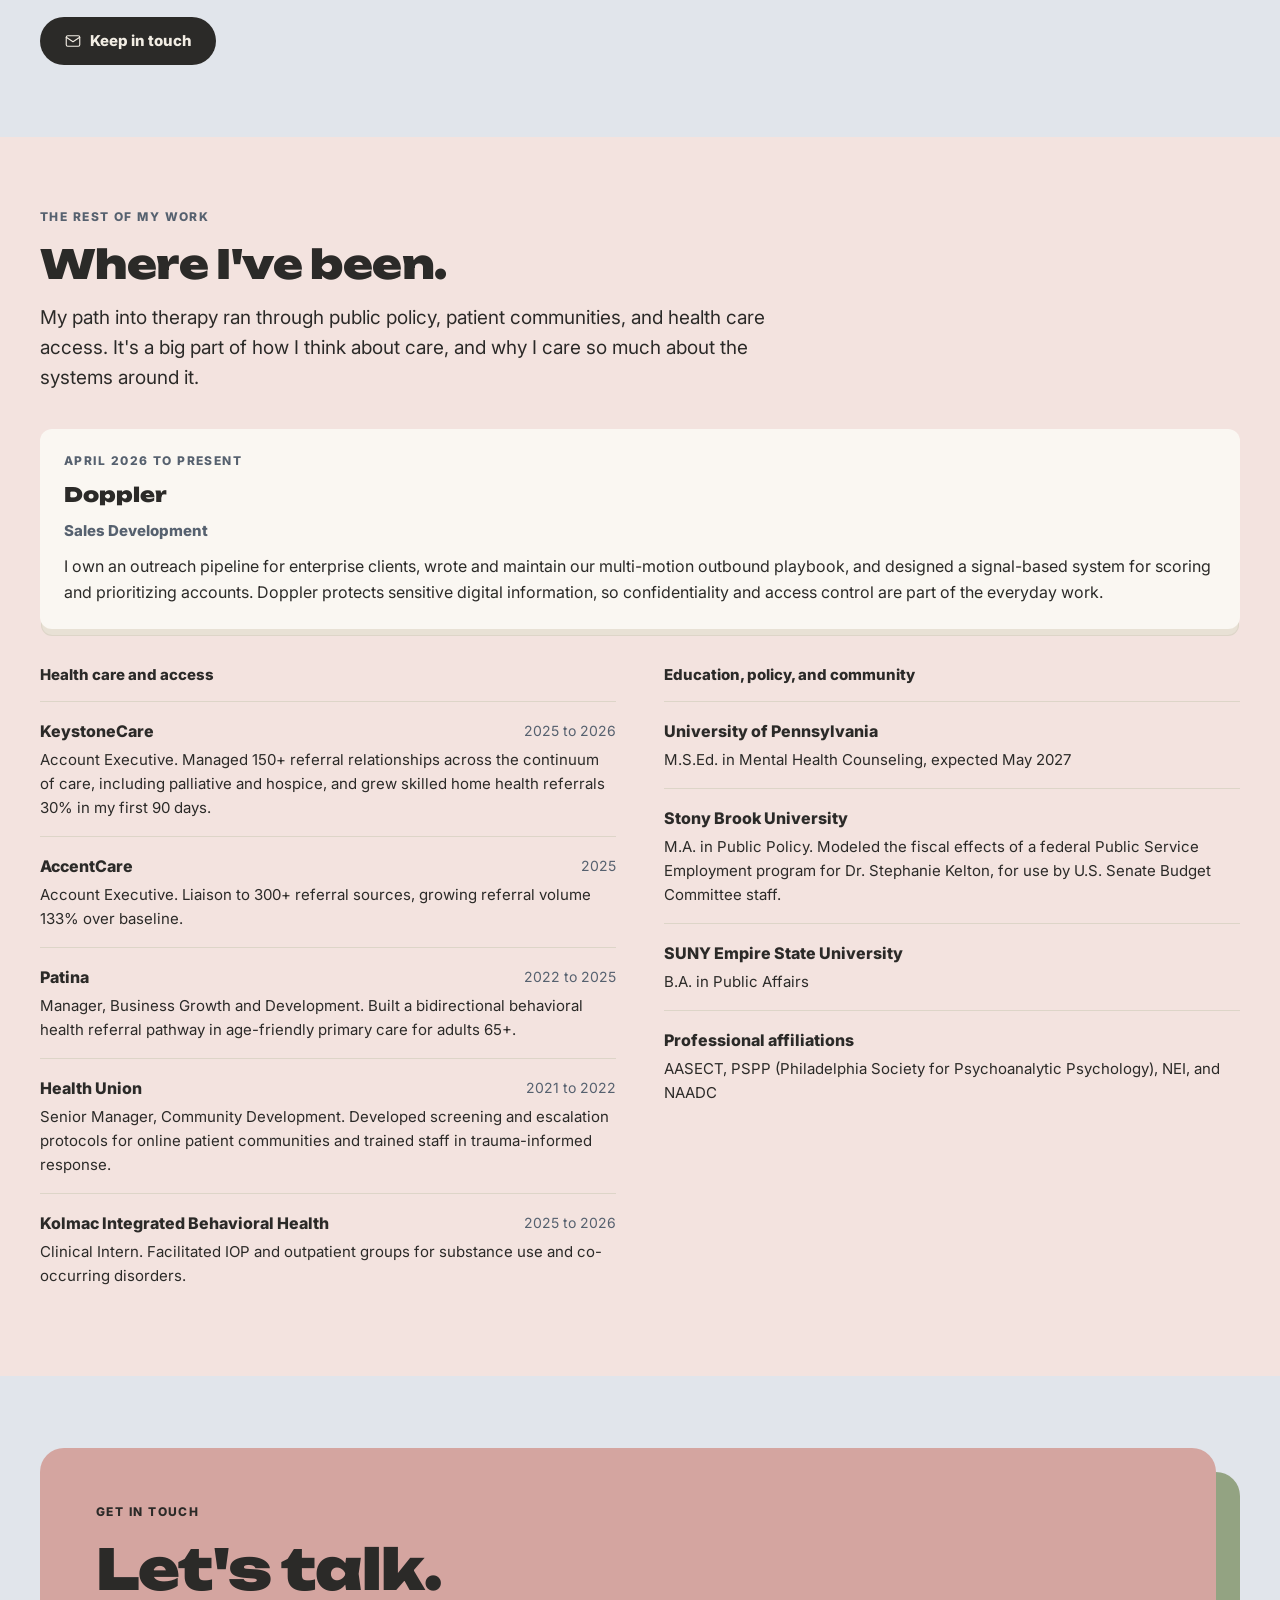
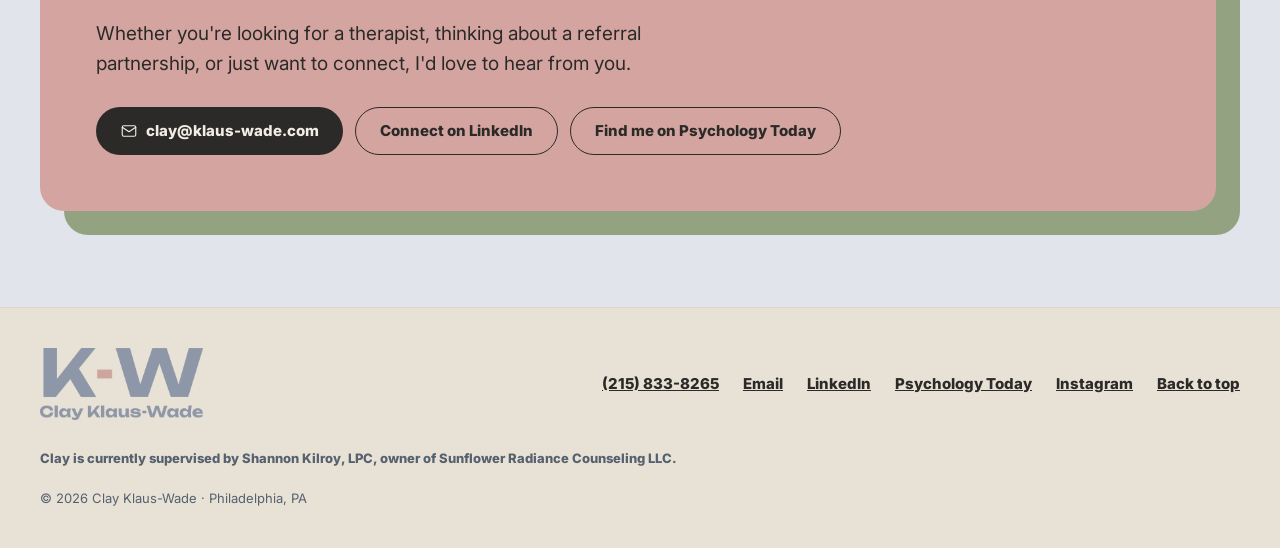
==== commit 34b0c828: "Use layered.health's section tints on both pages Every section now sits on one of layered.health's b" ====
--- a/index.html
+++ b/index.html
@@ -9,6 +9,7 @@
 <link rel="preconnect" href="https://fonts.googleapis.com">
 <link rel="stylesheet" href="https://fonts.googleapis.com/css2?family=Inter:wght@400;800&amp;family=Unbounded:wght@900&amp;display=swap">
 <style>
+html{background:#e8e1d5}
 body{margin:0;background:#f2ede4}
 a{color:#2b2a28}a:hover{color:#56616f}
 a:focus-visible{outline:2px solid #2b2a28;outline-offset:2px}
@@ -78,6 +79,7 @@
 </header>
 
 <!-- Hero -->
+<div style="background: #e1e5eb">
 <section id="top" class="hero" style="max-width: 1200px; margin: 0 auto; padding: clamp(48px, 6vw, 72px) clamp(16px, 4vw, 32px); display: flex; flex-wrap: wrap; align-items: center; gap: clamp(40px, 5vw, 72px)">
 <div class="intro" style="flex: 1 1 420px; min-width: 0; display: flex; flex-direction: column; gap: 20px">
 <div style="font-size: 12px; line-height: 16px; font-weight: 800; letter-spacing: 0.12em; text-transform: uppercase; color: #56616f">Clay Klaus-Wade · Philadelphia</div>
@@ -96,9 +98,10 @@
 <img class="parallax" src="images/clay-headshot.jpg" alt="Clay Klaus-Wade, smiling, in glasses and a navy t-shirt" style="display: block; width: 100%; aspect-ratio: 580 / 618; object-fit: cover; border-radius: 12px; box-shadow: 12px 12px 0 0 #d4a5a0, 24px 24px 0 0 #93a382">
 </div>
 </section>
+</div>
 
 <!-- About -->
-<section id="about" style="background: #faf7f2; border-top: 1px solid #ddd5c8; border-bottom: 1px solid #ddd5c8">
+<section id="about" style="background: #f3e3df; border-top: 1px solid #ddd5c8; border-bottom: 1px solid #ddd5c8">
 <div style="max-width: 1200px; margin: 0 auto; padding: clamp(48px, 6vw, 72px) clamp(16px, 4vw, 32px); display: flex; flex-wrap: wrap; align-items: center; gap: clamp(40px, 5vw, 72px)">
 <div class="about-photo" style="flex: 0 1 380px; min-width: 240px; padding: 0 20px 20px 0; box-sizing: border-box">
 <img class="parallax" src="images/clay-catskills.png" alt="Clay outdoors in a Catskills cap, sunglasses and a brown jacket, smiling" style="display: block; width: 100%; aspect-ratio: 403 / 648; object-fit: cover; border-radius: 12px; box-shadow: 20px 20px 0 0 #93a382">
@@ -116,6 +119,7 @@
 </section>
 
 <!-- Now: internship -->
+<div style="background: #e3e8da">
 <section id="now" style="max-width: 1200px; margin: 0 auto; padding: clamp(48px, 6vw, 72px) clamp(16px, 4vw, 32px); display: flex; flex-direction: column; gap: 36px">
 <div class="reveal" style="display: flex; flex-direction: column; gap: 16px; max-width: 760px">
 <div style="font-size: 12px; line-height: 16px; font-weight: 800; letter-spacing: 0.12em; text-transform: uppercase; color: #56616f">Where I am now</div>
@@ -174,12 +178,13 @@
 </div>
 </article>
 </section>
+</div>
 
 <!-- Layered Health -->
 
 
 <!-- Background -->
-<section id="layered-health" style="background: #e8e1d5; position: relative; overflow: hidden">
+<section id="layered-health" style="background: #e1e5eb; position: relative; overflow: hidden">
 <div class="lh-stack" aria-hidden="true">
 <svg class="parallax-mark" viewBox="0 0 640 300" style="display: block; width: 100%; height: auto; overflow: visible">
 <path d="M58 52 C 200 30, 400 80, 760 40" fill="none" stroke="#2b2a28" stroke-width="56" stroke-linecap="round"></path>
@@ -234,7 +239,8 @@
 Keep in touch</a>
 </div>
 </div>
-</section><section id="background" class="hide-mobile" style="max-width: 1200px; margin: 0 auto; padding: clamp(48px, 6vw, 72px) clamp(16px, 4vw, 32px); display: flex; flex-direction: column; gap: 36px">
+</section><div class="hide-mobile" style="background: #f3e3df">
+<section id="background" class="hide-mobile" style="max-width: 1200px; margin: 0 auto; padding: clamp(48px, 6vw, 72px) clamp(16px, 4vw, 32px); display: flex; flex-direction: column; gap: 36px">
 <div class="reveal" style="display: flex; flex-direction: column; gap: 16px; max-width: 760px">
 <div style="font-size: 12px; line-height: 16px; font-weight: 800; letter-spacing: 0.12em; text-transform: uppercase; color: #56616f">The rest of my work</div>
 <h2 style="margin: 0; font-family: Unbounded, Inter, system-ui, sans-serif; font-weight: 900; font-size: clamp(28px, 3.4vw, 40px); line-height: 1.15; letter-spacing: -0.015em">Where I've been.</h2>
@@ -295,8 +301,10 @@
 </div>
 </div>
 </section>
+</div>
 
 <!-- Contact CTA -->
+<div class="hide-mobile" style="background: #e1e5eb; padding-top: clamp(48px, 6vw, 72px)">
 <section id="contact" class="hide-mobile" style="max-width: 1200px; margin: 0 auto; padding: 0 clamp(16px, 4vw, 32px) clamp(48px, 6vw, 72px)">
 <div class="reveal" style="background: #d4a5a0; color: #2b2a28; border-radius: 24px; padding: clamp(32px, 5vw, 56px); box-shadow: 24px 24px 0 0 #93a382; margin-right: 24px; margin-bottom: 24px; display: flex; flex-direction: column; gap: 20px">
 <div style="font-size: 12px; line-height: 16px; font-weight: 800; letter-spacing: 0.12em; text-transform: uppercase; color: #2b2a28">Get in touch</div>
@@ -311,6 +319,7 @@
 </div>
 </div>
 </section>
+</div>
 
 </div>
 
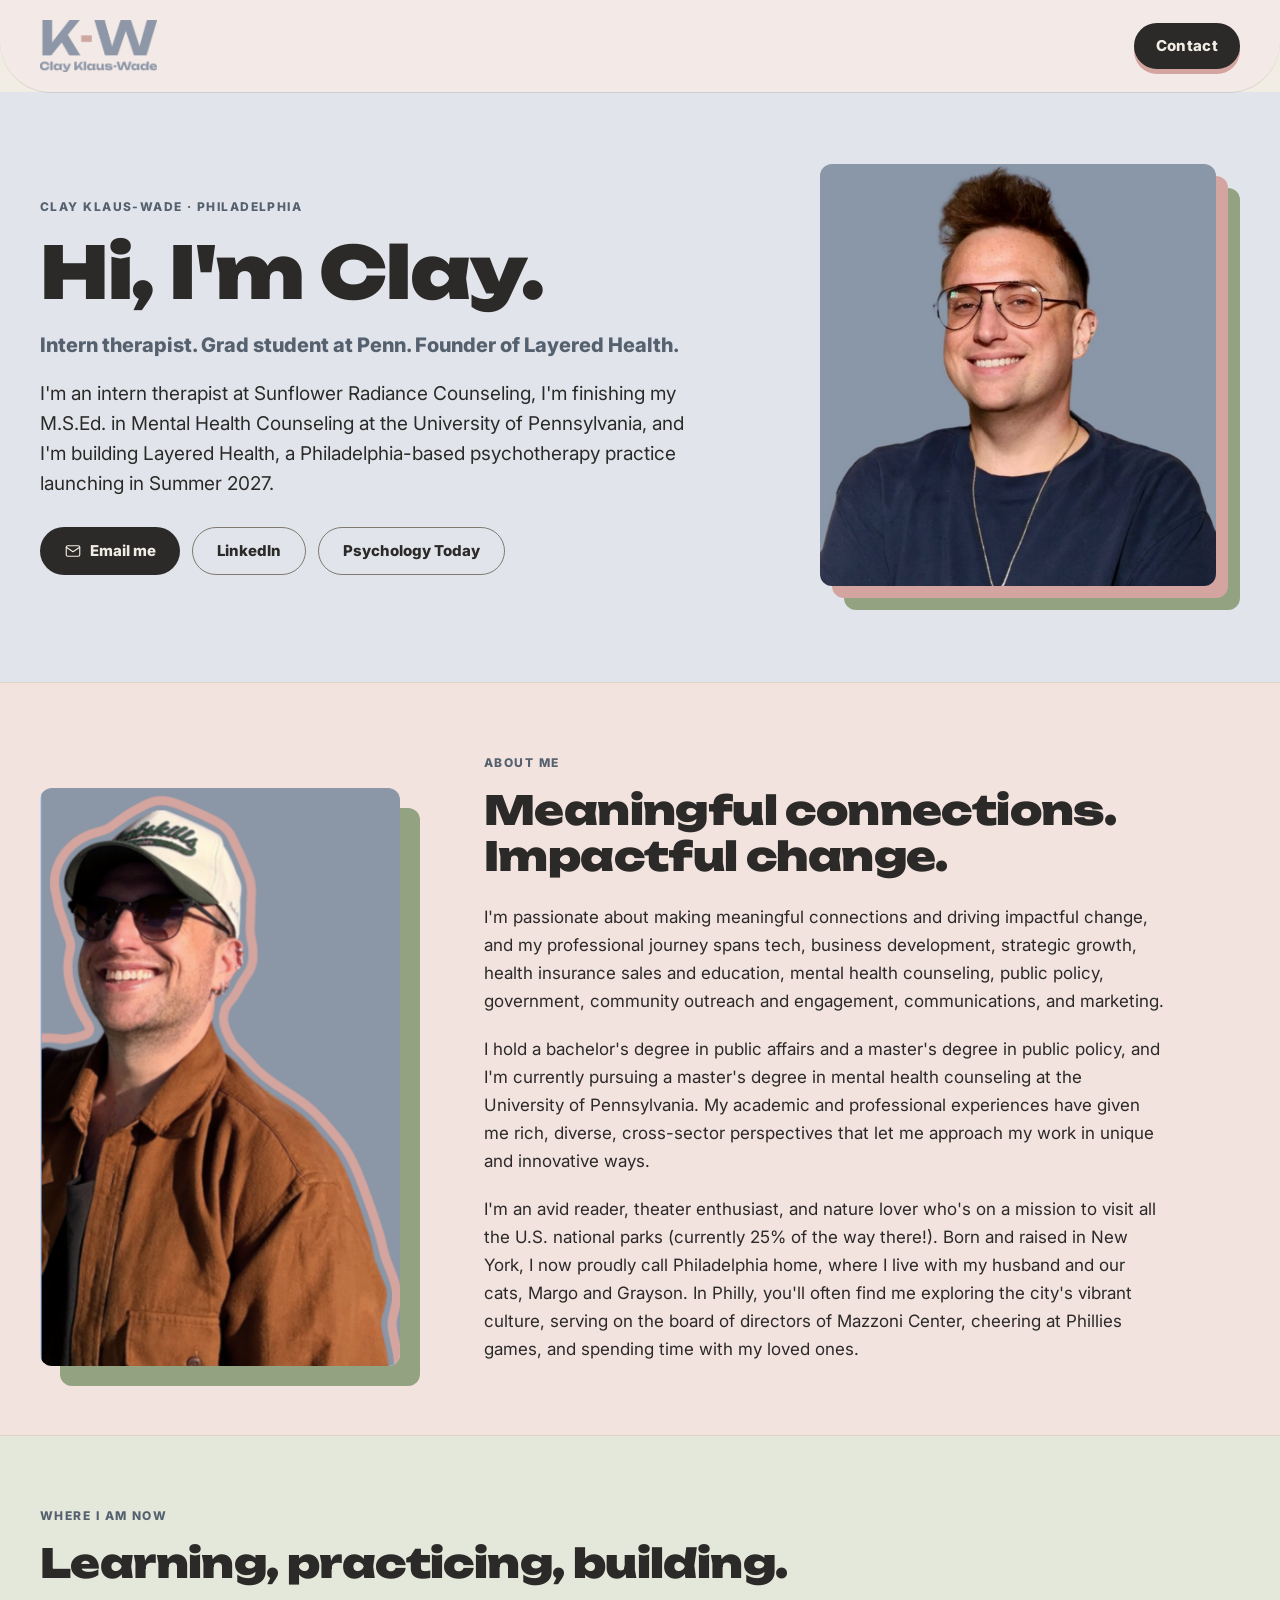
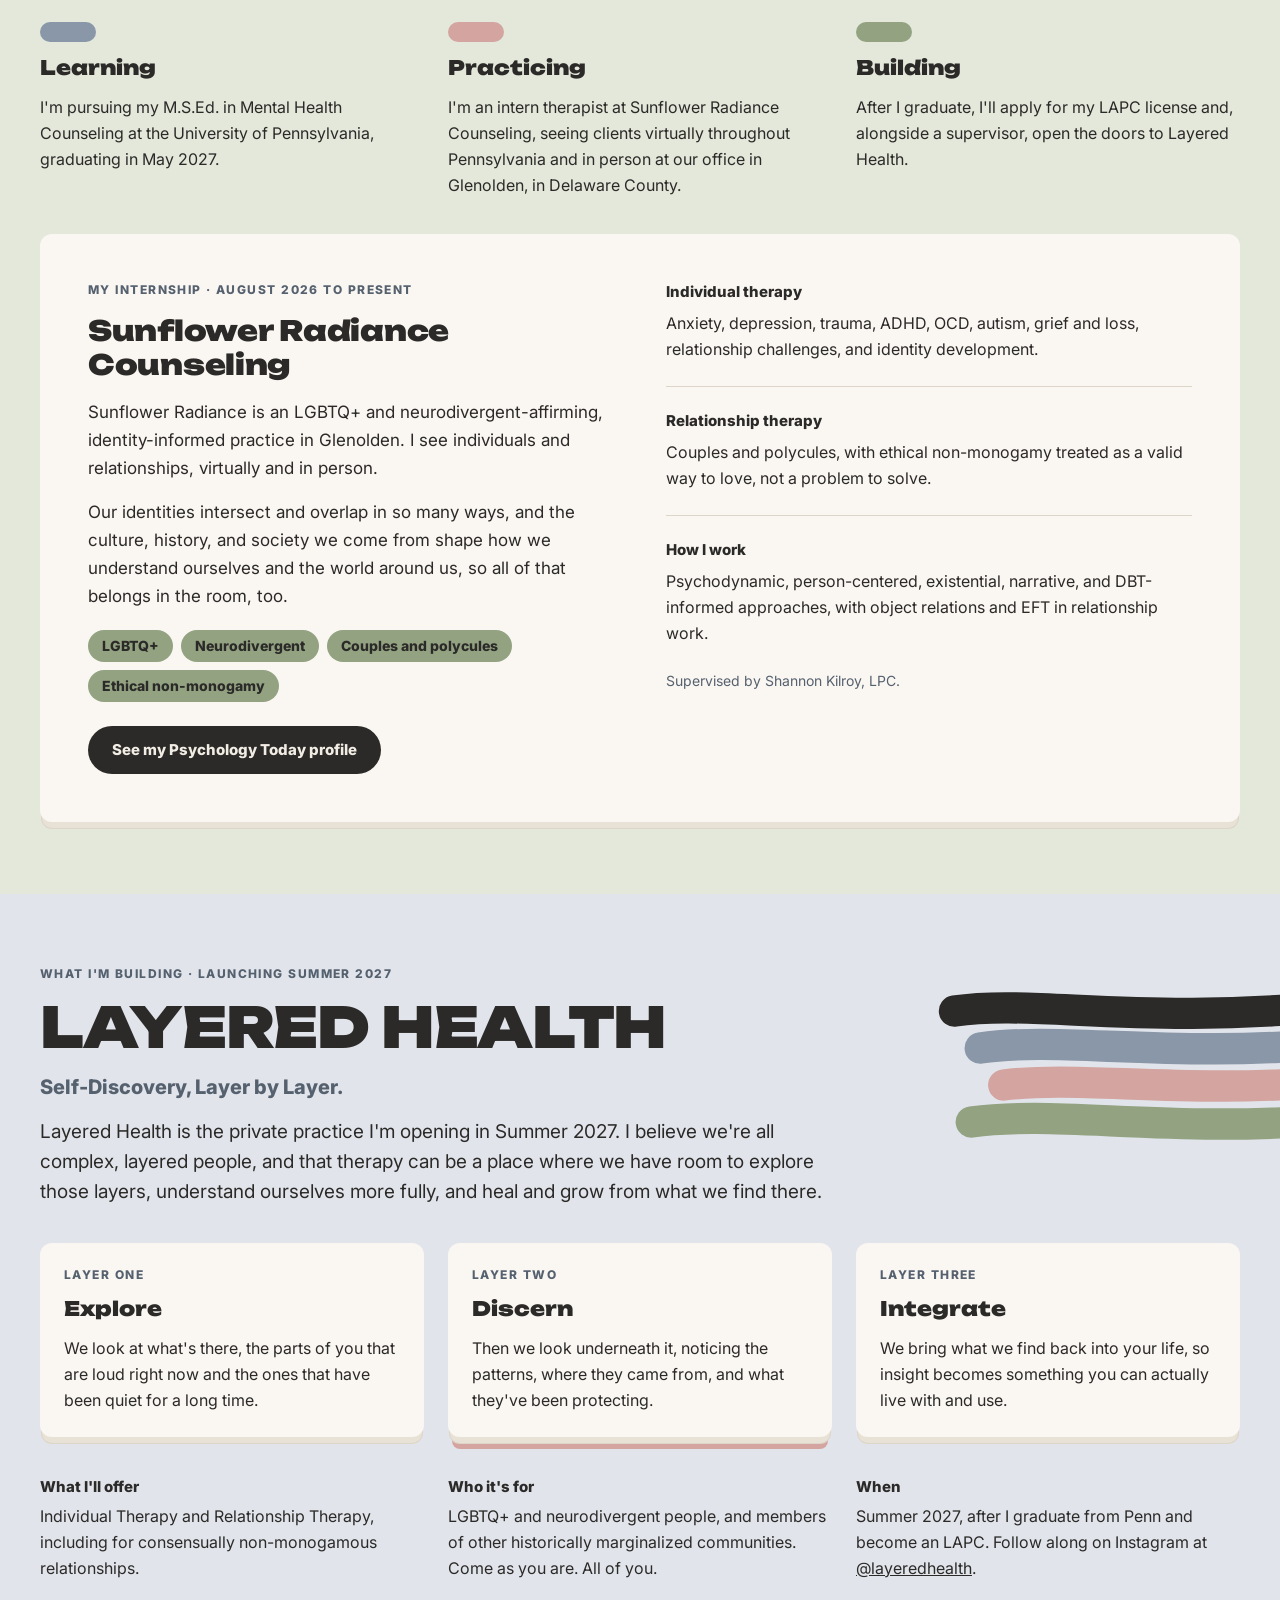
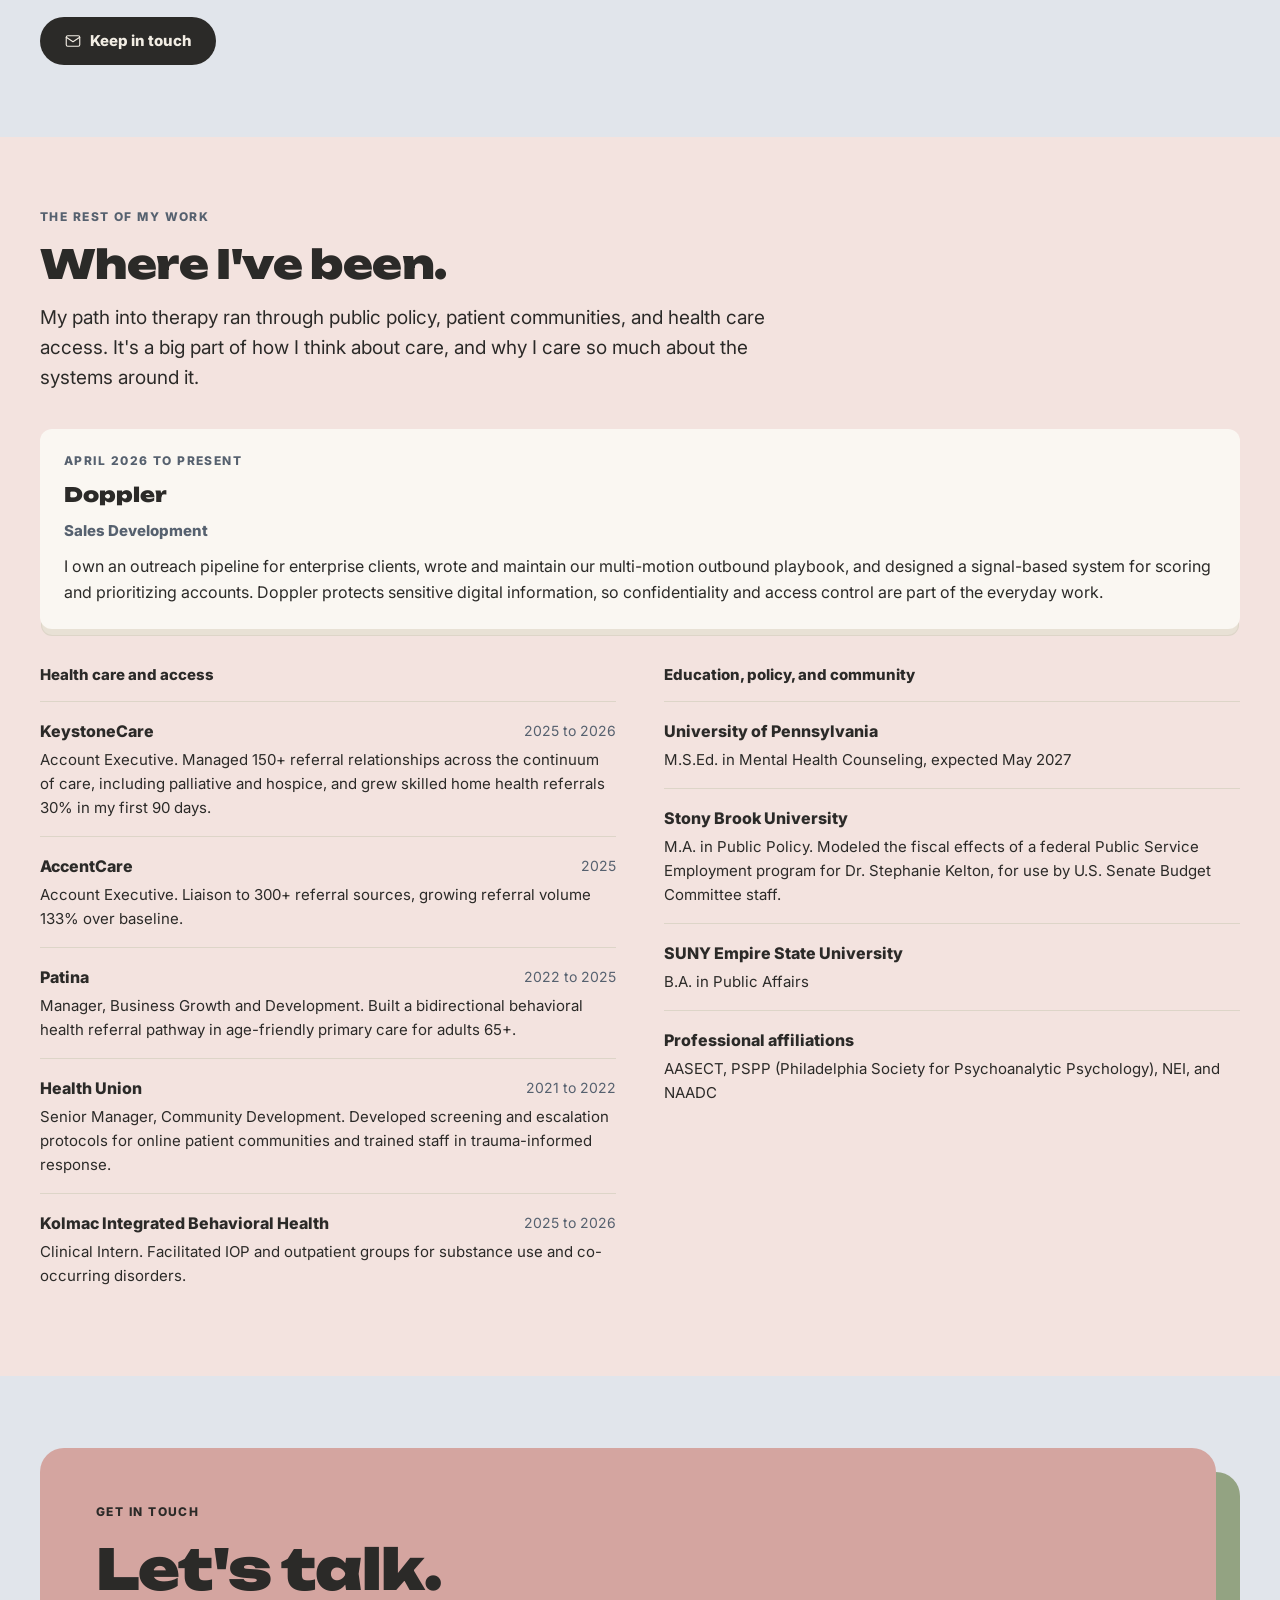
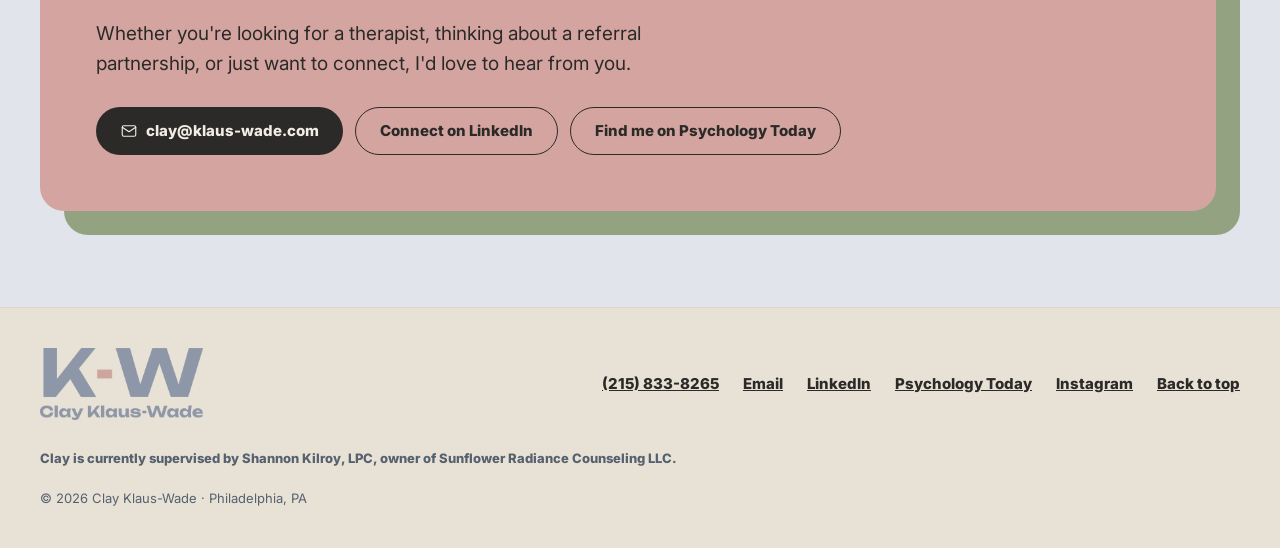
==== commit a7d3a255: "Make the header stay pinned while scrolling The page wrapper's overflow-x: hidden made it a scroll c" ====
--- a/index.html
+++ b/index.html
@@ -50,6 +50,8 @@
 .kw-header{position:sticky;top:0;z-index:20;background:#f3e9e6;border-radius:0 0 clamp(28px,4vw,56px) clamp(28px,4vw,56px);box-shadow:0 1px 0 rgba(43,42,40,.12)}
 .kw-header-inner{max-width:1200px;margin:0 auto;padding:20px clamp(16px,4vw,32px);display:flex;align-items:center;justify-content:space-between;gap:24px;transition:padding .25s ease}
 .kw-header.is-scrolled .kw-header-inner{padding-top:12px;padding-bottom:12px}
+.kw-header{transition:box-shadow .25s ease}
+.kw-header.is-scrolled{box-shadow:0 1px 0 rgba(43,42,40,.12),0 10px 24px -8px rgba(43,42,40,.22)}
 .kw-lockup{display:inline-flex;align-items:center;line-height:0;text-decoration:none;flex-shrink:0}
 .kw-lockup img{display:block;height:52px;width:auto}
 .kw-nav{display:flex;align-items:center;gap:24px}
@@ -61,11 +63,11 @@
 @media (max-width:720px){.kw-header-inner{padding-top:16px;padding-bottom:16px;column-gap:14px}.kw-lockup{flex:0 0 104px;width:104px}.kw-lockup img{width:100%;height:auto}.kw-nav{gap:8px}.kw-btn{padding:9px 12px;font-size:13px;box-shadow:0 4px 0 0 #d4a5a0}.kw-btn-slate{box-shadow:0 4px 0 0 #8a97a8}.kw-btn-sage{box-shadow:0 4px 0 0 #93a382}}
 @media (max-width:420px){.kw-header-inner{column-gap:10px}.kw-lockup{flex-basis:84px;width:84px}.kw-nav{gap:6px}.kw-btn{padding:8px 10px;font-size:12px;letter-spacing:0}}
 @media (max-width:350px){.kw-header-inner{column-gap:8px}.kw-lockup{flex-basis:68px;width:68px}.kw-nav{gap:5px}.kw-btn{padding:7px 8px;font-size:11px}}
-@media (prefers-reduced-motion: reduce){.kw-header-inner,.kw-btn{transition:none}}
+@media (prefers-reduced-motion: reduce){.kw-header,.kw-header-inner,.kw-btn{transition:none}}
 </style>
 </head>
 <body>
-<div style="width: 100%; min-height: 100vh; display: flex; flex-direction: column; background: #f2ede4; color: #2b2a28; font-family: Inter, system-ui, -apple-system, 'Segoe UI', sans-serif; font-size: 16px; line-height: 26px; overflow-x: hidden">
+<div style="width: 100%; min-height: 100vh; display: flex; flex-direction: column; background: #f2ede4; color: #2b2a28; font-family: Inter, system-ui, -apple-system, 'Segoe UI', sans-serif; font-size: 16px; line-height: 26px; overflow-x: clip">
 <div style="flex: 0 0 auto">
 
 <!-- Header -->
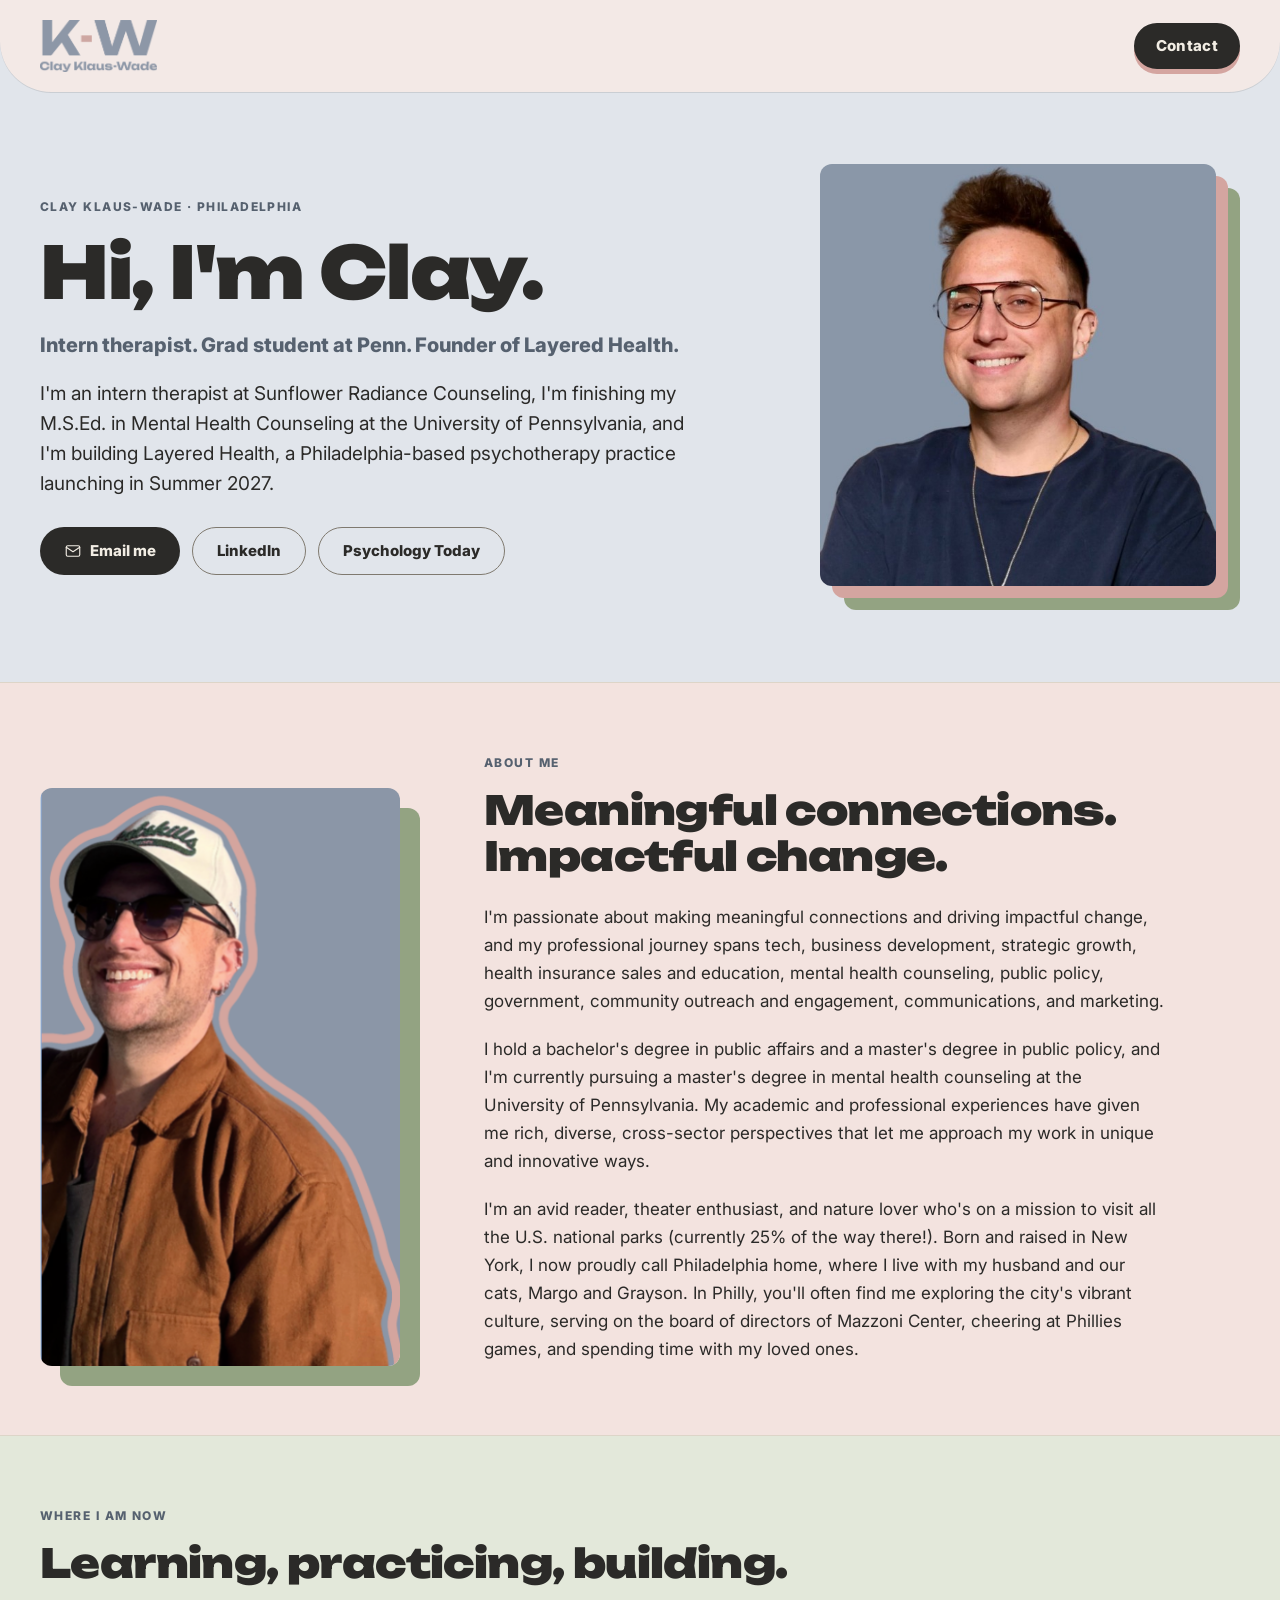
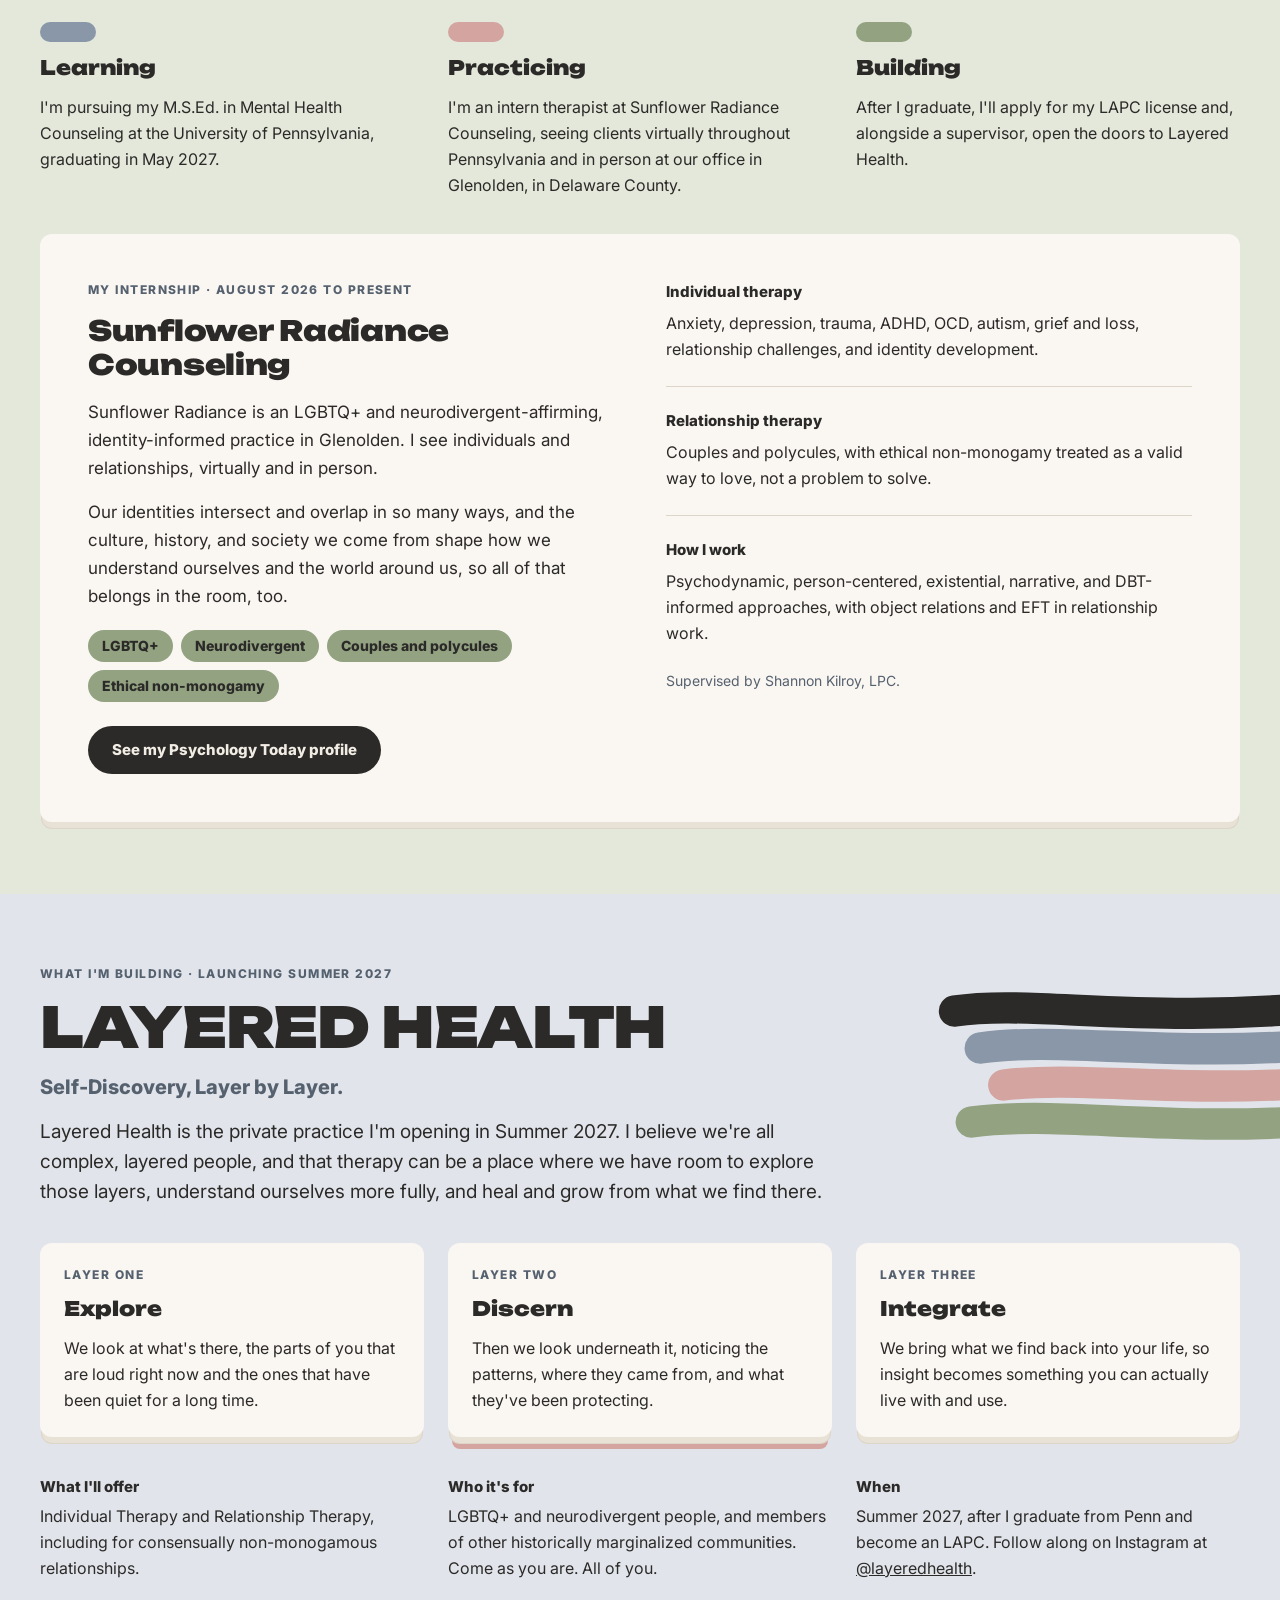
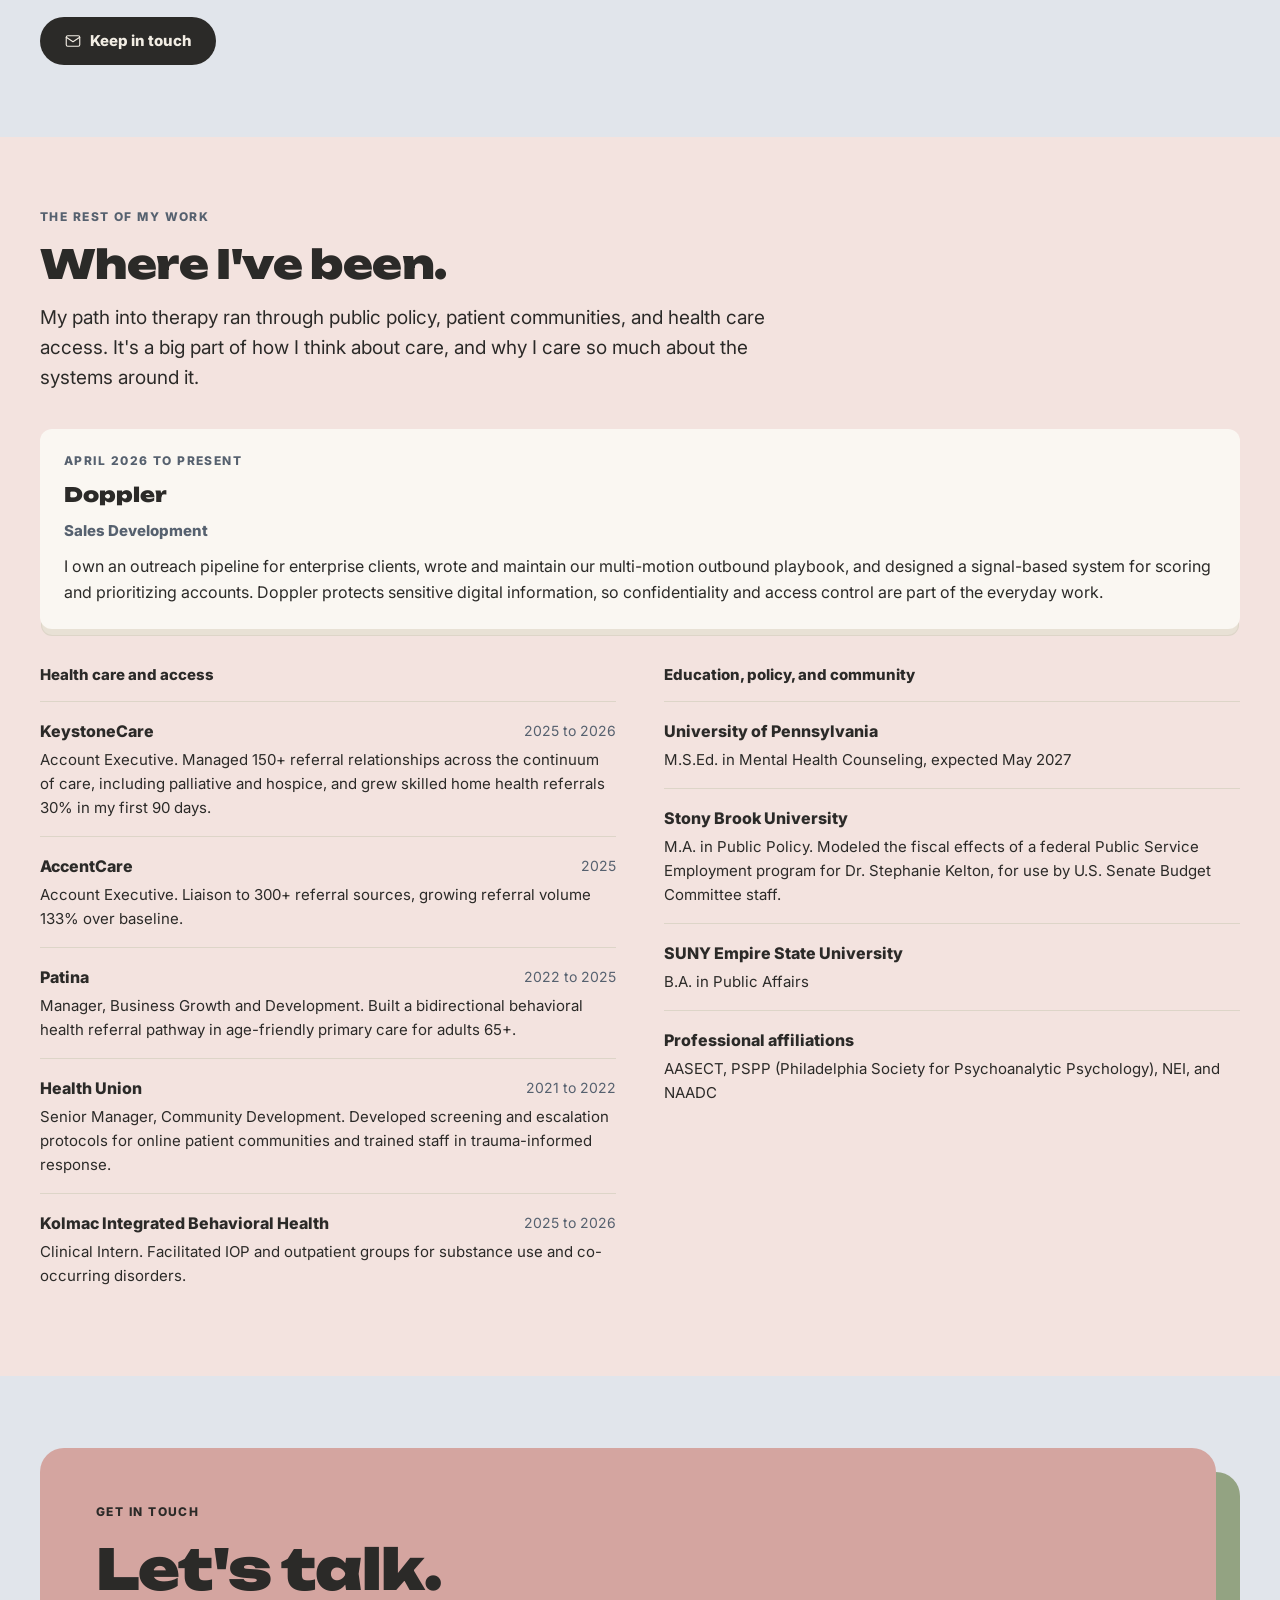
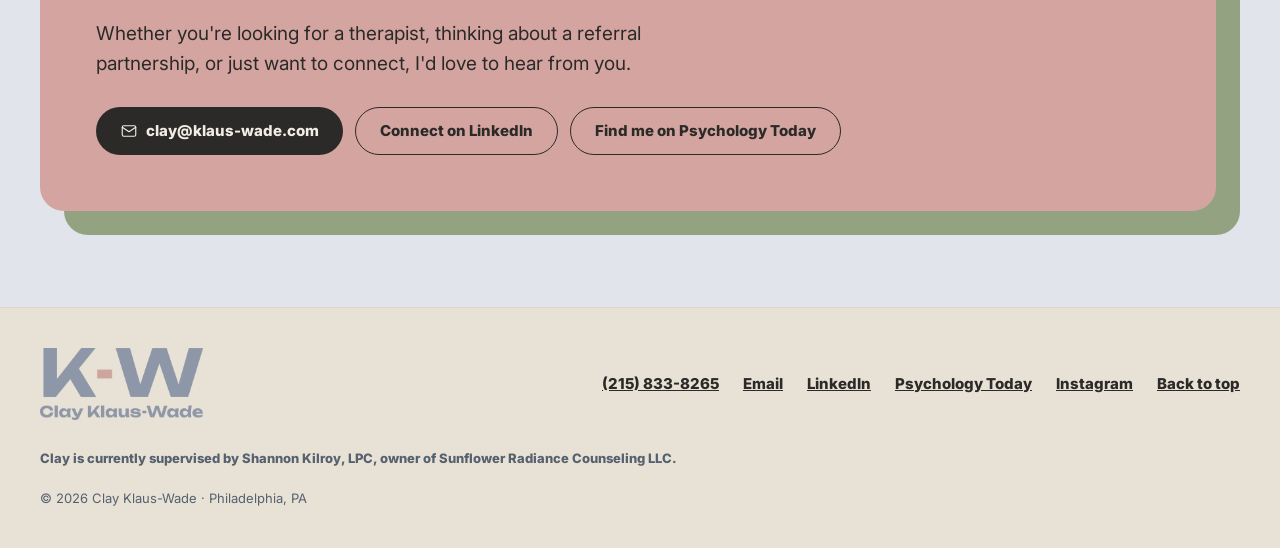
==== commit 96c75a20: "Run the first section up behind the header's rounded corners The header's rounded bottom corners sho" ====
--- a/index.html
+++ b/index.html
@@ -52,6 +52,8 @@
 .kw-header.is-scrolled .kw-header-inner{padding-top:12px;padding-bottom:12px}
 .kw-header{transition:box-shadow .25s ease}
 .kw-header.is-scrolled{box-shadow:0 1px 0 rgba(43,42,40,.12),0 10px 24px -8px rgba(43,42,40,.22)}
+/* the first section runs up behind the header so its rounded corners show that color, not the page */
+.kw-under-header{margin-top:calc(-1 * clamp(28px,4vw,56px));padding-top:clamp(28px,4vw,56px)}
 .kw-lockup{display:inline-flex;align-items:center;line-height:0;text-decoration:none;flex-shrink:0}
 .kw-lockup img{display:block;height:52px;width:auto}
 .kw-nav{display:flex;align-items:center;gap:24px}
@@ -81,7 +83,7 @@
 </header>
 
 <!-- Hero -->
-<div style="background: #e1e5eb">
+<div class="kw-under-header" style="background: #e1e5eb">
 <section id="top" class="hero" style="max-width: 1200px; margin: 0 auto; padding: clamp(48px, 6vw, 72px) clamp(16px, 4vw, 32px); display: flex; flex-wrap: wrap; align-items: center; gap: clamp(40px, 5vw, 72px)">
 <div class="intro" style="flex: 1 1 420px; min-width: 0; display: flex; flex-direction: column; gap: 20px">
 <div style="font-size: 12px; line-height: 16px; font-weight: 800; letter-spacing: 0.12em; text-transform: uppercase; color: #56616f">Clay Klaus-Wade · Philadelphia</div>
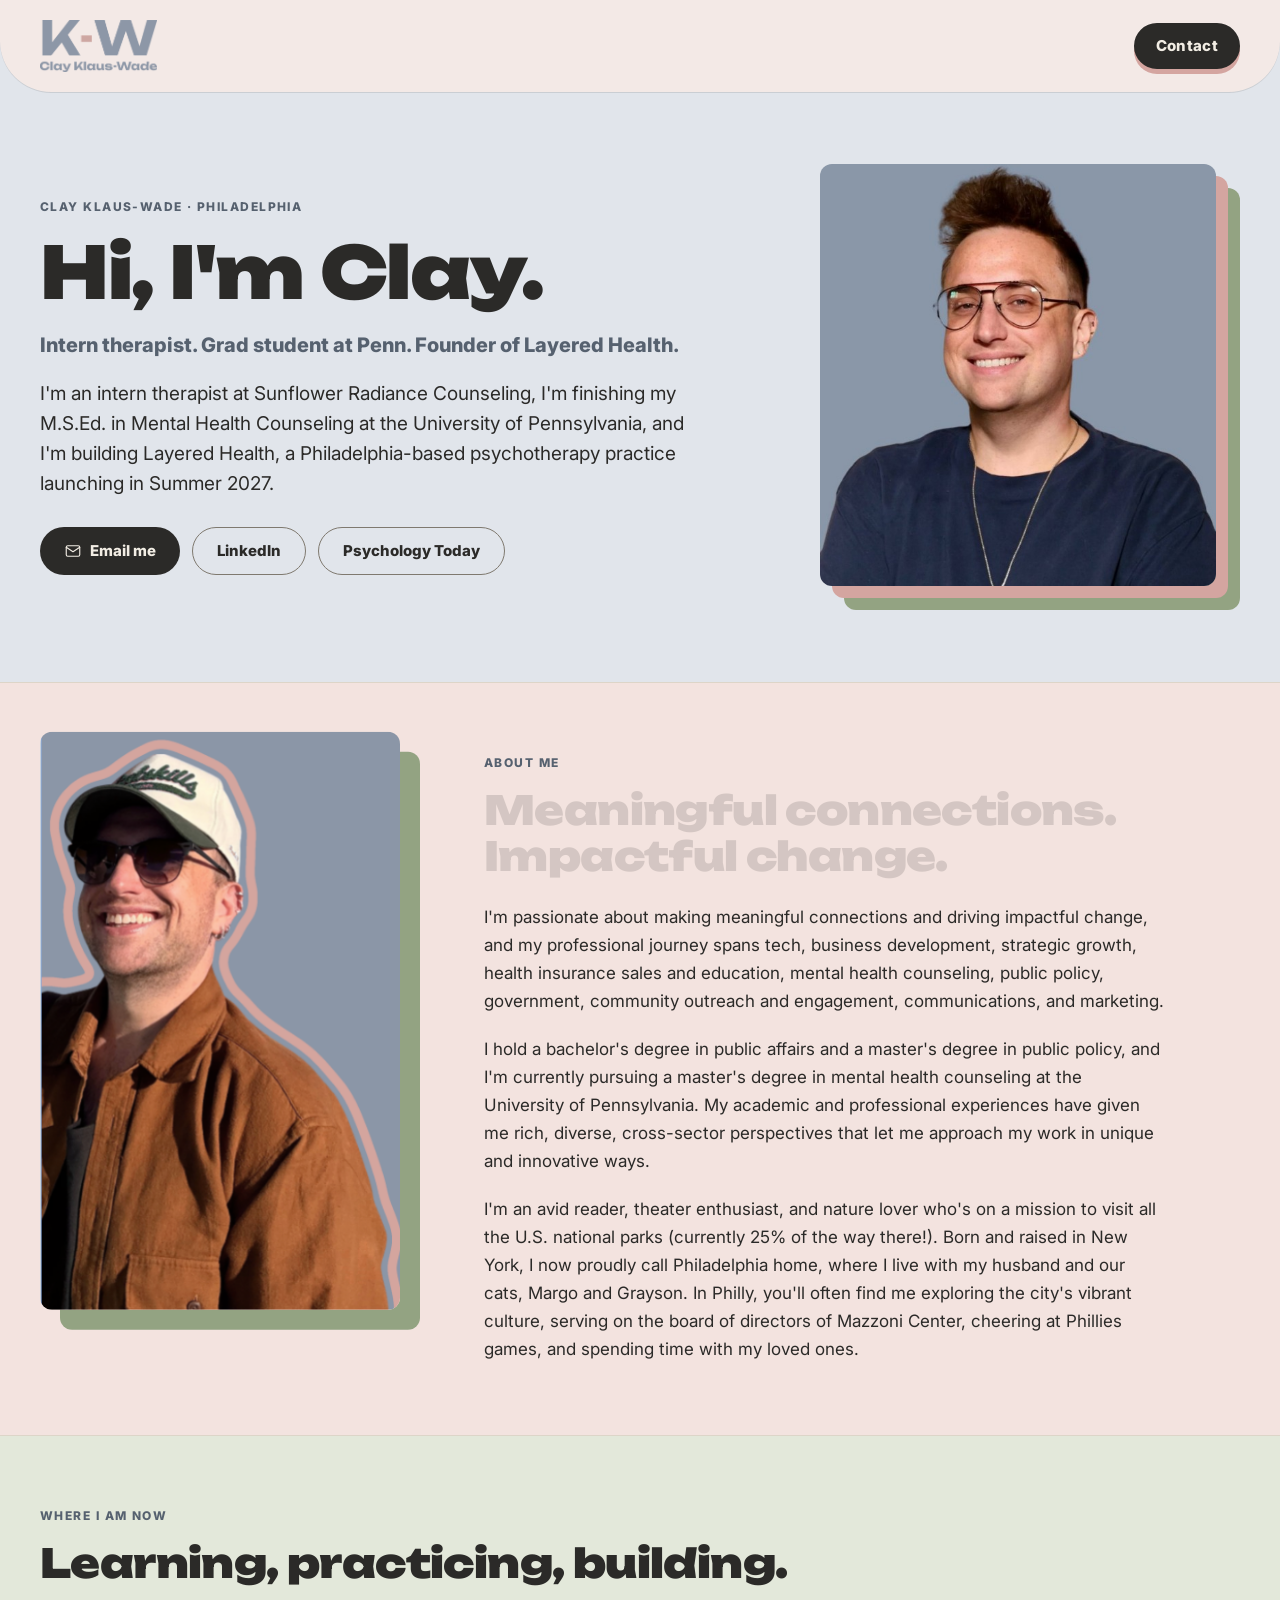
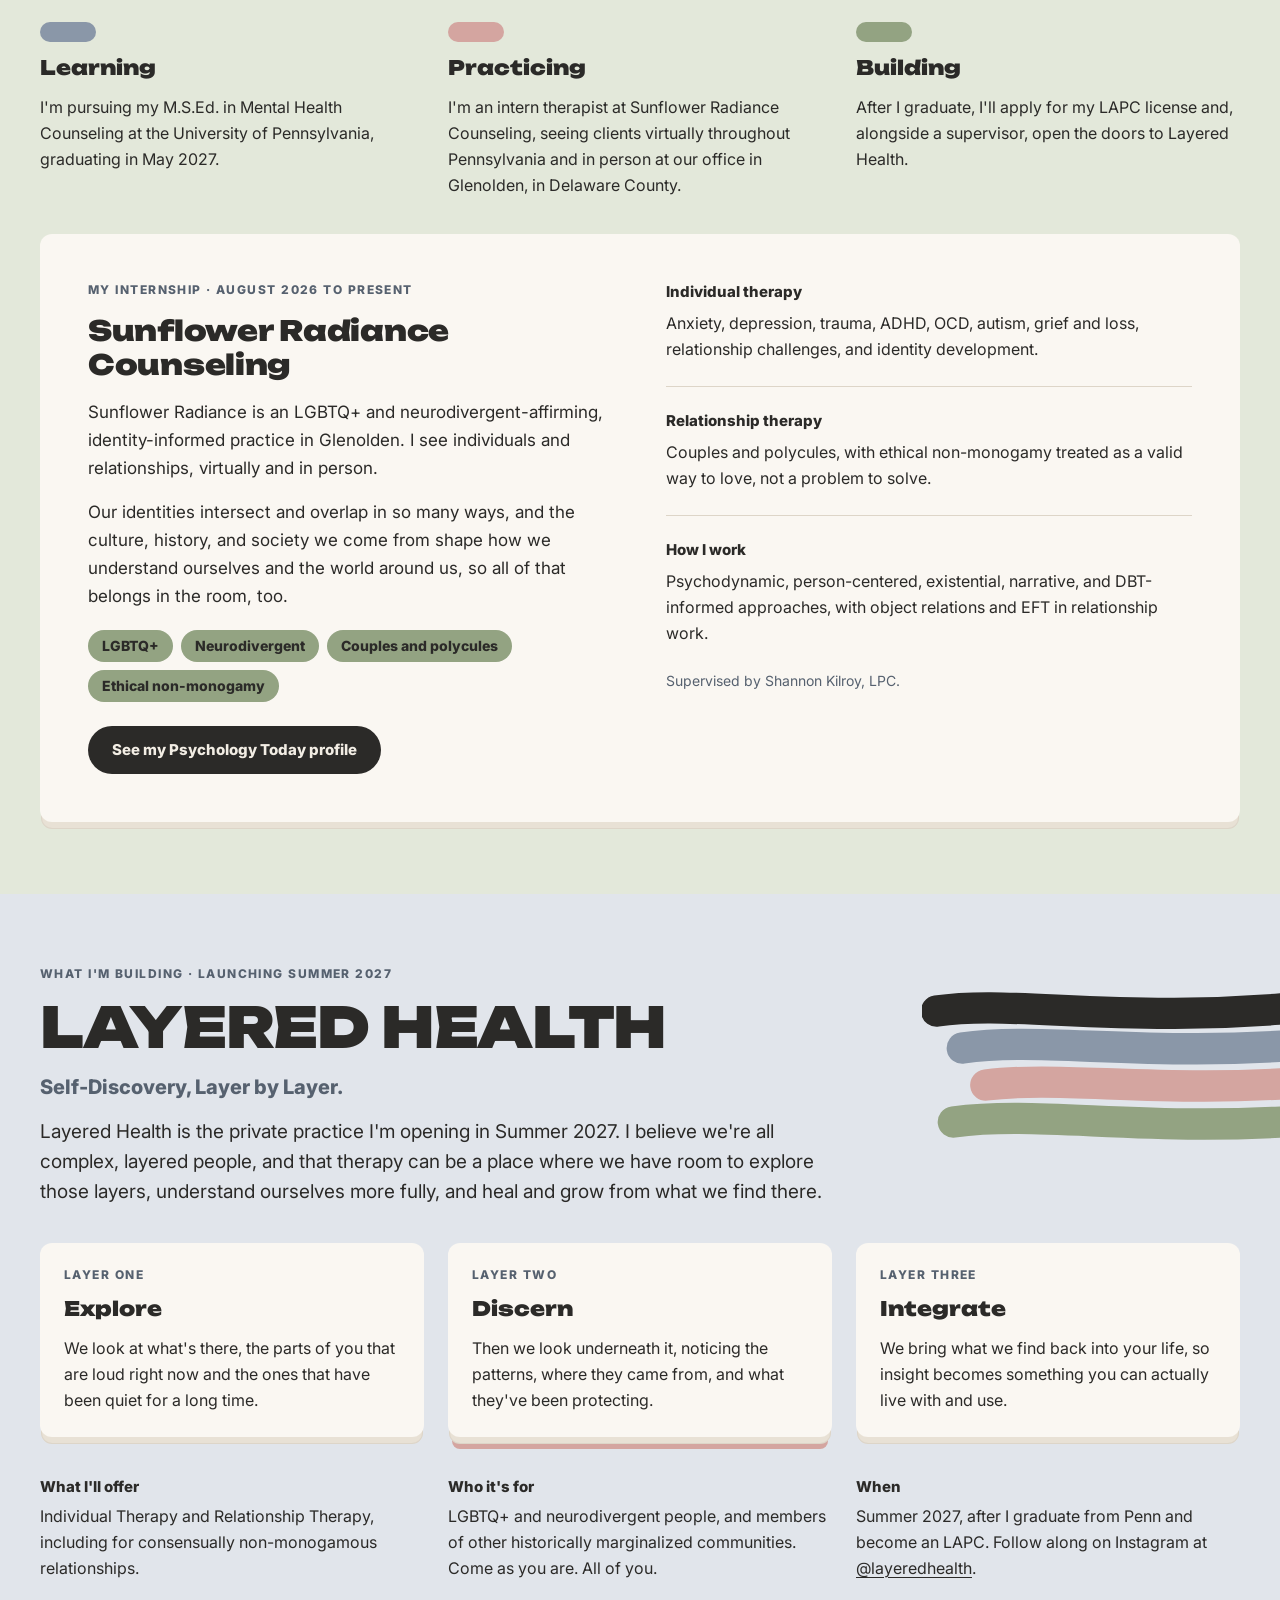
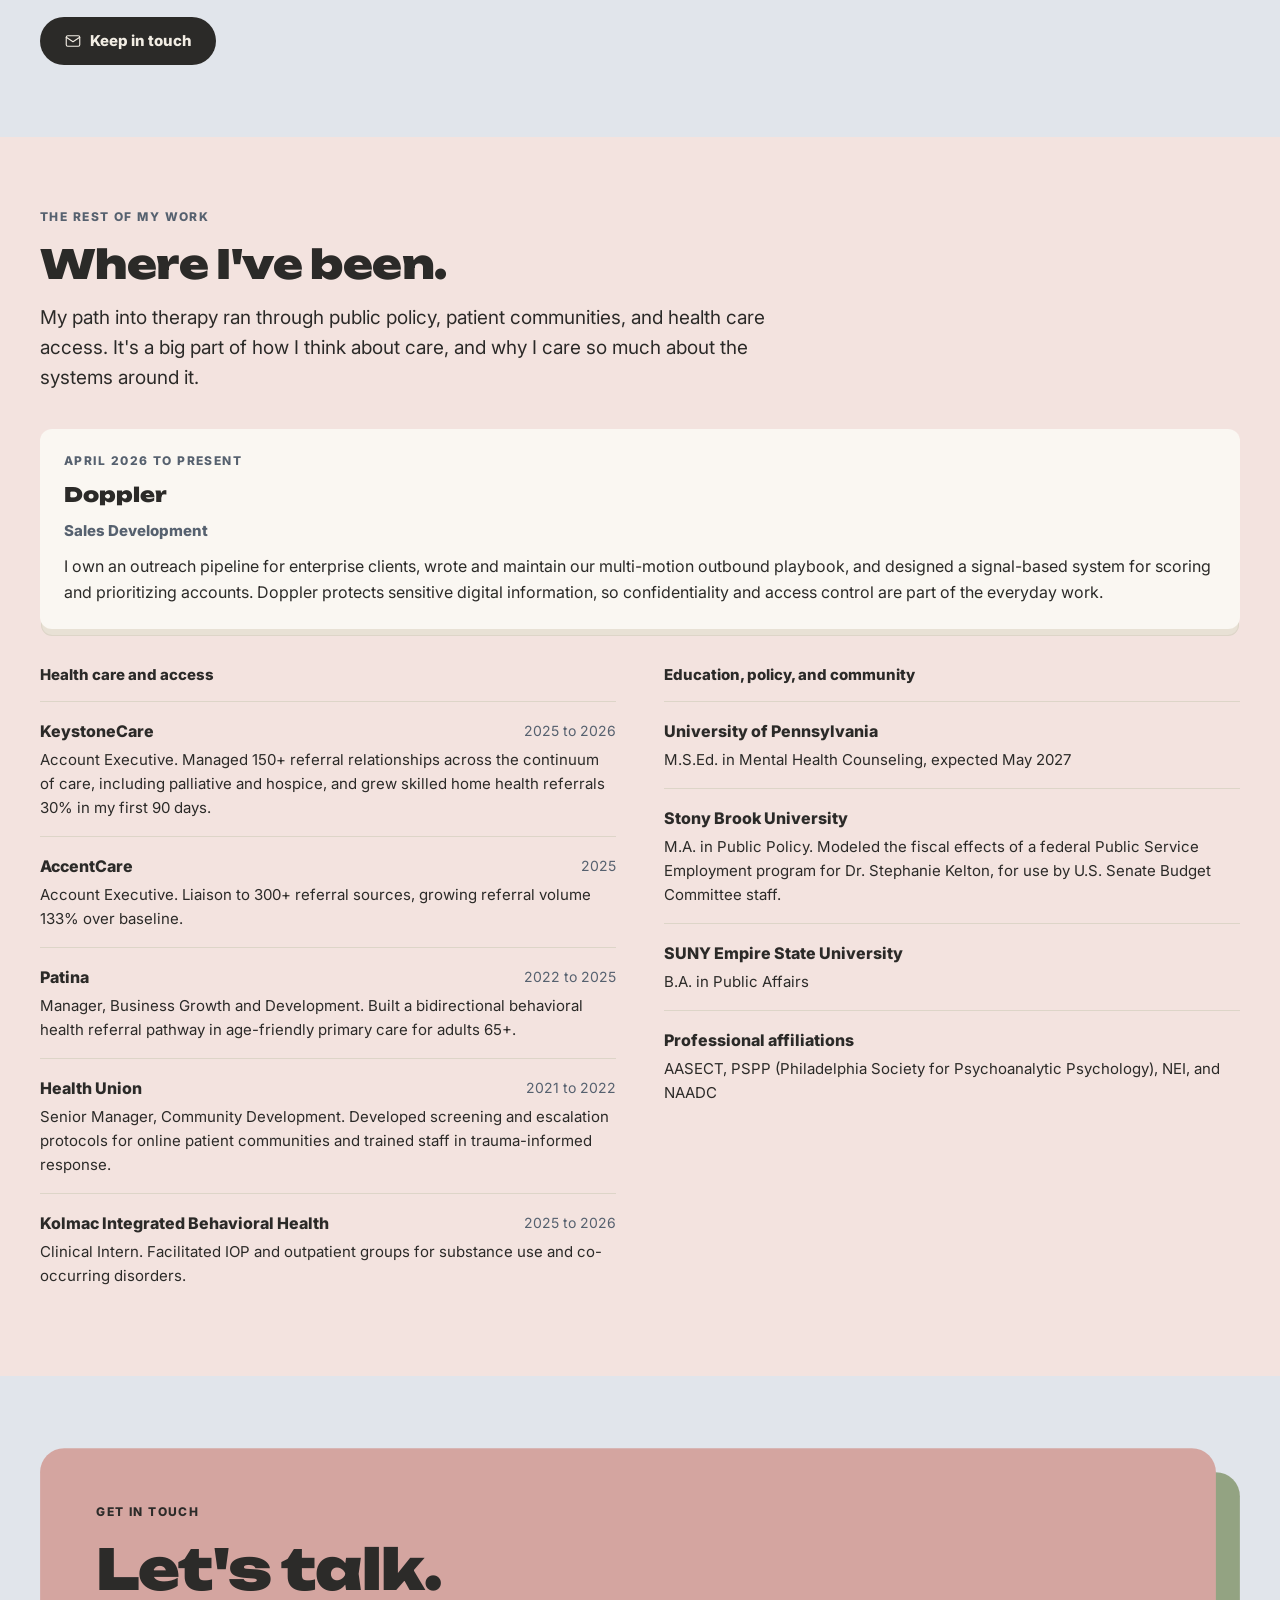
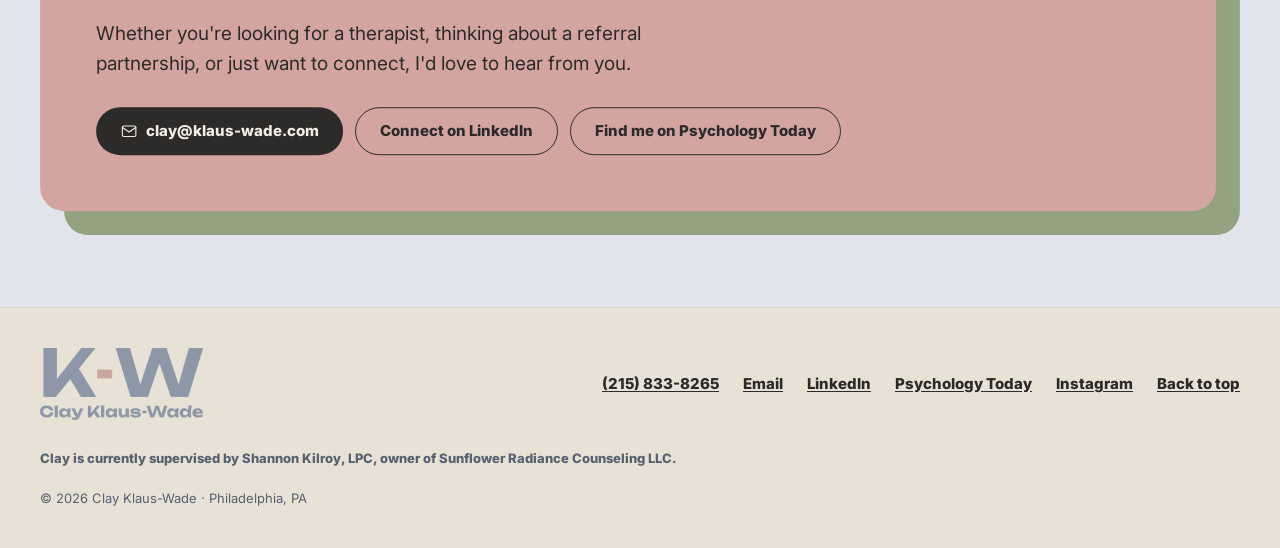
==== commit 68c01808: "Add scroll-driven motion and micro-interactions to both pages Replaces the CSS-only scroll animation" ====
--- a/index.html
+++ b/index.html
@@ -19,22 +19,6 @@
 .card-lift:hover{box-shadow:0 8px 0 -2px #e8e1d5, 0 8px 0 -1px #ddd5c8, 0 16px 0 -4px #d4a5a0 !important}
 @media (prefers-reduced-motion: reduce){.card-lift{transition:none}}
 html{scroll-behavior:smooth}
-@keyframes rise{from{opacity:0;transform:translateY(24px)}to{opacity:1;transform:none}}
-@keyframes drift{from{transform:translateY(-28px)}to{transform:translateY(28px)}}
-@keyframes shift{from{transform:translateX(-18px)}to{transform:translateX(18px)}}
-@media (prefers-reduced-motion: no-preference){
-.intro > *{animation:rise 700ms cubic-bezier(.2,.7,.2,1) both}
-.intro > *:nth-child(2){animation-delay:80ms}
-.intro > *:nth-child(3){animation-delay:160ms}
-.intro > *:nth-child(4){animation-delay:240ms}
-.intro > *:nth-child(5){animation-delay:320ms}
-.intro-photo{animation:rise 900ms 200ms cubic-bezier(.2,.7,.2,1) both}
-@supports (animation-timeline: view()){
-.reveal{animation:rise linear both;animation-timeline:view();animation-range:entry 0% entry 70%}
-.parallax{animation:drift linear both;animation-timeline:view();animation-range:cover 0% cover 100%}
-.parallax-mark{animation:shift linear both;animation-timeline:view();animation-range:cover 0% cover 100%}
-}
-}
 @media (prefers-reduced-motion: reduce){html{scroll-behavior:auto}}
 @media (max-width:520px){.hide-sm{display:none}}
 @media (max-width:640px){.logo-footer{height:48px !important}.about-photo{display:none}.hide-mobile{display:none !important}.hero-photo{max-width:340px}
@@ -67,6 +51,8 @@
 @media (max-width:350px){.kw-header-inner{column-gap:8px}.kw-lockup{flex-basis:68px;width:68px}.kw-nav{gap:5px}.kw-btn{padding:7px 8px;font-size:11px}}
 @media (prefers-reduced-motion: reduce){.kw-header,.kw-header-inner,.kw-btn{transition:none}}
 </style>
+<link rel="stylesheet" href="css/motion.css">
+<script>(function(d){if(!window.matchMedia||matchMedia("(prefers-reduced-motion: reduce)").matches)return;d.classList.add("kw-motion");setTimeout(function(){if(!window.__kwMotionReady)d.classList.remove("kw-motion")},3000)})(document.documentElement);</script>
 </head>
 <body>
 <div style="width: 100%; min-height: 100vh; display: flex; flex-direction: column; background: #f2ede4; color: #2b2a28; font-family: Inter, system-ui, -apple-system, 'Segoe UI', sans-serif; font-size: 16px; line-height: 26px; overflow-x: clip">
@@ -108,12 +94,12 @@
 <section id="about" style="background: #f3e3df; border-top: 1px solid #ddd5c8; border-bottom: 1px solid #ddd5c8">
 <div style="max-width: 1200px; margin: 0 auto; padding: clamp(48px, 6vw, 72px) clamp(16px, 4vw, 32px); display: flex; flex-wrap: wrap; align-items: center; gap: clamp(40px, 5vw, 72px)">
 <div class="about-photo" style="flex: 0 1 380px; min-width: 240px; padding: 0 20px 20px 0; box-sizing: border-box">
-<img class="parallax" src="images/clay-catskills.png" alt="Clay outdoors in a Catskills cap, sunglasses and a brown jacket, smiling" style="display: block; width: 100%; aspect-ratio: 403 / 648; object-fit: cover; border-radius: 12px; box-shadow: 20px 20px 0 0 #93a382">
-</div>
-<div style="flex: 1 1 420px; min-width: 0; display: flex; flex-direction: column; gap: 20px; font-size: 17px; line-height: 28px; max-width: 40em">
+<img class="parallax" data-parallax="6" src="images/clay-catskills.png" alt="Clay outdoors in a Catskills cap, sunglasses and a brown jacket, smiling" style="display: block; width: 100%; aspect-ratio: 403 / 648; object-fit: cover; border-radius: 12px; box-shadow: 20px 20px 0 0 #93a382">
+</div>
+<div data-reveal style="flex: 1 1 420px; min-width: 0; display: flex; flex-direction: column; gap: 20px; font-size: 17px; line-height: 28px; max-width: 40em">
 <div style="display: flex; flex-direction: column; gap: 16px; padding-bottom: 4px">
 <div style="font-size: 12px; line-height: 16px; font-weight: 800; letter-spacing: 0.12em; text-transform: uppercase; color: #56616f">About me</div>
-<h2 style="margin: 0; font-family: Unbounded, Inter, system-ui, sans-serif; font-weight: 900; font-size: clamp(28px, 3.4vw, 40px); line-height: 1.15; letter-spacing: -0.015em">Meaningful connections. Impactful change.</h2>
+<h2 style="margin: 0; font-family: Unbounded, Inter, system-ui, sans-serif; font-weight: 900; font-size: clamp(28px, 3.4vw, 40px); line-height: 1.15; letter-spacing: -0.015em" data-words-scrub>Meaningful connections. Impactful change.</h2>
 </div>
 <p style="margin: 0">I'm passionate about making meaningful connections and driving impactful change, and my professional journey spans tech, business development, strategic growth, health insurance sales and education, mental health counseling, public policy, government, community outreach and engagement, communications, and marketing.</p>
 <p style="margin: 0">I hold a bachelor's degree in public affairs and a master's degree in public policy, and I'm currently pursuing a master's degree in mental health counseling at the University of Pennsylvania. My academic and professional experiences have given me rich, diverse, cross-sector perspectives that let me approach my work in unique and innovative ways.</p>
@@ -206,17 +192,17 @@
 </div>
 
 <div class="reveal" style="display: grid; grid-template-columns: repeat(auto-fit, minmax(min(100%, 280px), 1fr)); gap: 24px">
-<div style="background: #faf7f2; border-radius: 12px; padding: 24px; box-shadow: 0 8px 0 -2px #e8e1d5, 0 8px 0 -1px #ddd5c8; display: flex; flex-direction: column; gap: 12px">
+<div class="card-lift" style="background: #faf7f2; border-radius: 12px; padding: 24px; box-shadow: 0 8px 0 -2px #e8e1d5, 0 8px 0 -1px #ddd5c8; display: flex; flex-direction: column; gap: 12px">
 <div style="font-size: 12px; line-height: 16px; font-weight: 800; letter-spacing: 0.12em; text-transform: uppercase; color: #56616f">Layer one</div>
 <h3 style="margin: 0; font-family: Unbounded, Inter, system-ui, sans-serif; font-weight: 900; font-size: 20px; line-height: 28px">Explore</h3>
 <p style="margin: 0">We look at what's there, the parts of you that are loud right now and the ones that have been quiet for a long time.</p>
 </div>
-<div style="background: #faf7f2; border-radius: 12px; padding: 24px; margin-left: 0; box-shadow: 0 8px 0 -2px #e8e1d5, 0 8px 0 -1px #ddd5c8, 0 16px 0 -4px #d4a5a0; display: flex; flex-direction: column; gap: 12px">
+<div class="card-lift" style="background: #faf7f2; border-radius: 12px; padding: 24px; margin-left: 0; box-shadow: 0 8px 0 -2px #e8e1d5, 0 8px 0 -1px #ddd5c8, 0 16px 0 -4px #d4a5a0; display: flex; flex-direction: column; gap: 12px">
 <div style="font-size: 12px; line-height: 16px; font-weight: 800; letter-spacing: 0.12em; text-transform: uppercase; color: #56616f">Layer two</div>
 <h3 style="margin: 0; font-family: Unbounded, Inter, system-ui, sans-serif; font-weight: 900; font-size: 20px; line-height: 28px">Discern</h3>
 <p style="margin: 0">Then we look underneath it, noticing the patterns, where they came from, and what they've been protecting.</p>
 </div>
-<div style="background: #faf7f2; border-radius: 12px; padding: 24px; box-shadow: 0 8px 0 -2px #e8e1d5, 0 8px 0 -1px #ddd5c8; display: flex; flex-direction: column; gap: 12px">
+<div class="card-lift" style="background: #faf7f2; border-radius: 12px; padding: 24px; box-shadow: 0 8px 0 -2px #e8e1d5, 0 8px 0 -1px #ddd5c8; display: flex; flex-direction: column; gap: 12px">
 <div style="font-size: 12px; line-height: 16px; font-weight: 800; letter-spacing: 0.12em; text-transform: uppercase; color: #56616f">Layer three</div>
 <h3 style="margin: 0; font-family: Unbounded, Inter, system-ui, sans-serif; font-weight: 900; font-size: 20px; line-height: 28px">Integrate</h3>
 <p style="margin: 0">We bring what we find back into your life, so insight becomes something you can actually live with and use.</p>
@@ -310,7 +296,7 @@
 <!-- Contact CTA -->
 <div class="hide-mobile" style="background: #e1e5eb; padding-top: clamp(48px, 6vw, 72px)">
 <section id="contact" class="hide-mobile" style="max-width: 1200px; margin: 0 auto; padding: 0 clamp(16px, 4vw, 32px) clamp(48px, 6vw, 72px)">
-<div class="reveal" style="background: #d4a5a0; color: #2b2a28; border-radius: 24px; padding: clamp(32px, 5vw, 56px); box-shadow: 24px 24px 0 0 #93a382; margin-right: 24px; margin-bottom: 24px; display: flex; flex-direction: column; gap: 20px">
+<div data-cta style="background: #d4a5a0; color: #2b2a28; border-radius: 24px; padding: clamp(32px, 5vw, 56px); box-shadow: 24px 24px 0 0 #93a382; margin-right: 24px; margin-bottom: 24px; display: flex; flex-direction: column; gap: 20px">
 <div style="font-size: 12px; line-height: 16px; font-weight: 800; letter-spacing: 0.12em; text-transform: uppercase; color: #2b2a28">Get in touch</div>
 <h2 style="margin: 0; font-family: Unbounded, Inter, system-ui, sans-serif; font-weight: 900; font-size: clamp(32px, 4.4vw, 56px); line-height: 1.05; letter-spacing: -0.02em">Let's talk.</h2>
 <p style="margin: 0; font-size: 19px; line-height: 30px; max-width: 34em">Whether you're looking for a therapist, thinking about a referral partnership, or just want to connect, I'd love to hear from you.</p>
@@ -347,6 +333,10 @@
 </footer>
 
 </div>
+<script src="js/vendor/gsap.min.js"></script>
+<script src="js/vendor/ScrollTrigger.min.js"></script>
+<script src="js/vendor/lenis.min.js"></script>
+<script src="js/motion.js"></script>
 <script>(function(){var h=document.querySelector(".kw-header");if(!h)return;var t=false;function u(){h.classList.toggle("is-scrolled",(window.scrollY||window.pageYOffset)>8);t=false}window.addEventListener("scroll",function(){if(!t){t=true;requestAnimationFrame(u)}},{passive:true});u()})();</script>
 </body>
 </html>
--- a/css/motion.css
+++ b/css/motion.css
@@ -0,0 +1,57 @@
+/* Motion and micro-interactions for klaus-wade.com, shared by both pages.
+   js/motion.js drives the scroll animations; this file holds the starting
+   states, Lenis's required rules, and the hover/press details. */
+
+/* ---------- Starting states ----------
+   <html> gets .kw-motion from a tiny script in <head> (only when the visitor
+   hasn't asked for reduced motion), so these elements start hidden instead of
+   flashing before js/motion.js animates them in. If the motion script never
+   loads, that head script removes .kw-motion after 3s and everything shows. */
+.kw-motion .kw-header,
+.kw-motion .hero .intro > *,
+.kw-motion .hero-photo,
+.kw-motion .reveal,
+.kw-motion [data-reveal],
+.kw-motion [data-cta] { opacity: 0; }
+
+/* Words split out of a heading or paragraph; only their opacity animates */
+.kw-word { display: inline; }
+
+/* ---------- Lenis (smooth scroll), from lenis.css ---------- */
+html.lenis, html.lenis body { height: auto; }
+html.lenis { scroll-behavior: auto !important; }
+.lenis:not(.lenis-autoToggle).lenis-stopped { overflow: clip; }
+.lenis [data-lenis-prevent] { overscroll-behavior: contain; }
+.lenis.lenis-smooth iframe { pointer-events: none; }
+
+/* ---------- Micro-interactions ---------- */
+/* Buttons lift slightly on hover and press in when clicked */
+.btn-primary, .btn-outline, .pt-btn {
+  transition: transform .25s cubic-bezier(.2,.7,.2,1), background-color .2s ease, color .2s ease;
+}
+.btn-primary svg, .btn-outline svg { transition: transform .25s cubic-bezier(.2,.7,.2,1); }
+.btn-primary:active, .btn-outline:active, .pt-btn:active { transform: translateY(0) scale(.98); transition-duration: .08s; }
+
+/* Cards rise a little and pick up the rose layer underneath */
+.card-lift { transition: transform .35s cubic-bezier(.2,.7,.2,1), box-shadow .35s ease; }
+
+/* Text links: the underline eases away from the text */
+a { text-underline-offset: .16em; transition: color .2s ease, text-underline-offset .2s ease; }
+
+.kw-lockup img { transition: transform .3s cubic-bezier(.2,.7,.2,1); }
+
+/* Hover-only movement, so taps on phones don't leave things stuck mid-lift */
+@media (hover: hover) {
+  .btn-primary:hover, .btn-outline:hover, .pt-btn:hover { transform: translateY(-2px); }
+  .btn-primary:hover svg, .btn-outline:hover svg { transform: scale(1.12); }
+  .card-lift:hover { transform: translateY(-4px); }
+  a:hover { text-underline-offset: .28em; }
+  .kw-lockup:hover img { transform: scale(1.03); }
+}
+
+@media (prefers-reduced-motion: reduce) {
+  .btn-primary, .btn-outline, .pt-btn, .btn-primary svg, .btn-outline svg,
+  .card-lift, a, .kw-lockup img { transition: none; }
+  .btn-primary:hover, .btn-outline:hover, .pt-btn:hover, .btn-primary:active, .btn-outline:active, .pt-btn:active,
+  .btn-primary:hover svg, .btn-outline:hover svg, .card-lift:hover, .kw-lockup:hover img { transform: none; }
+}
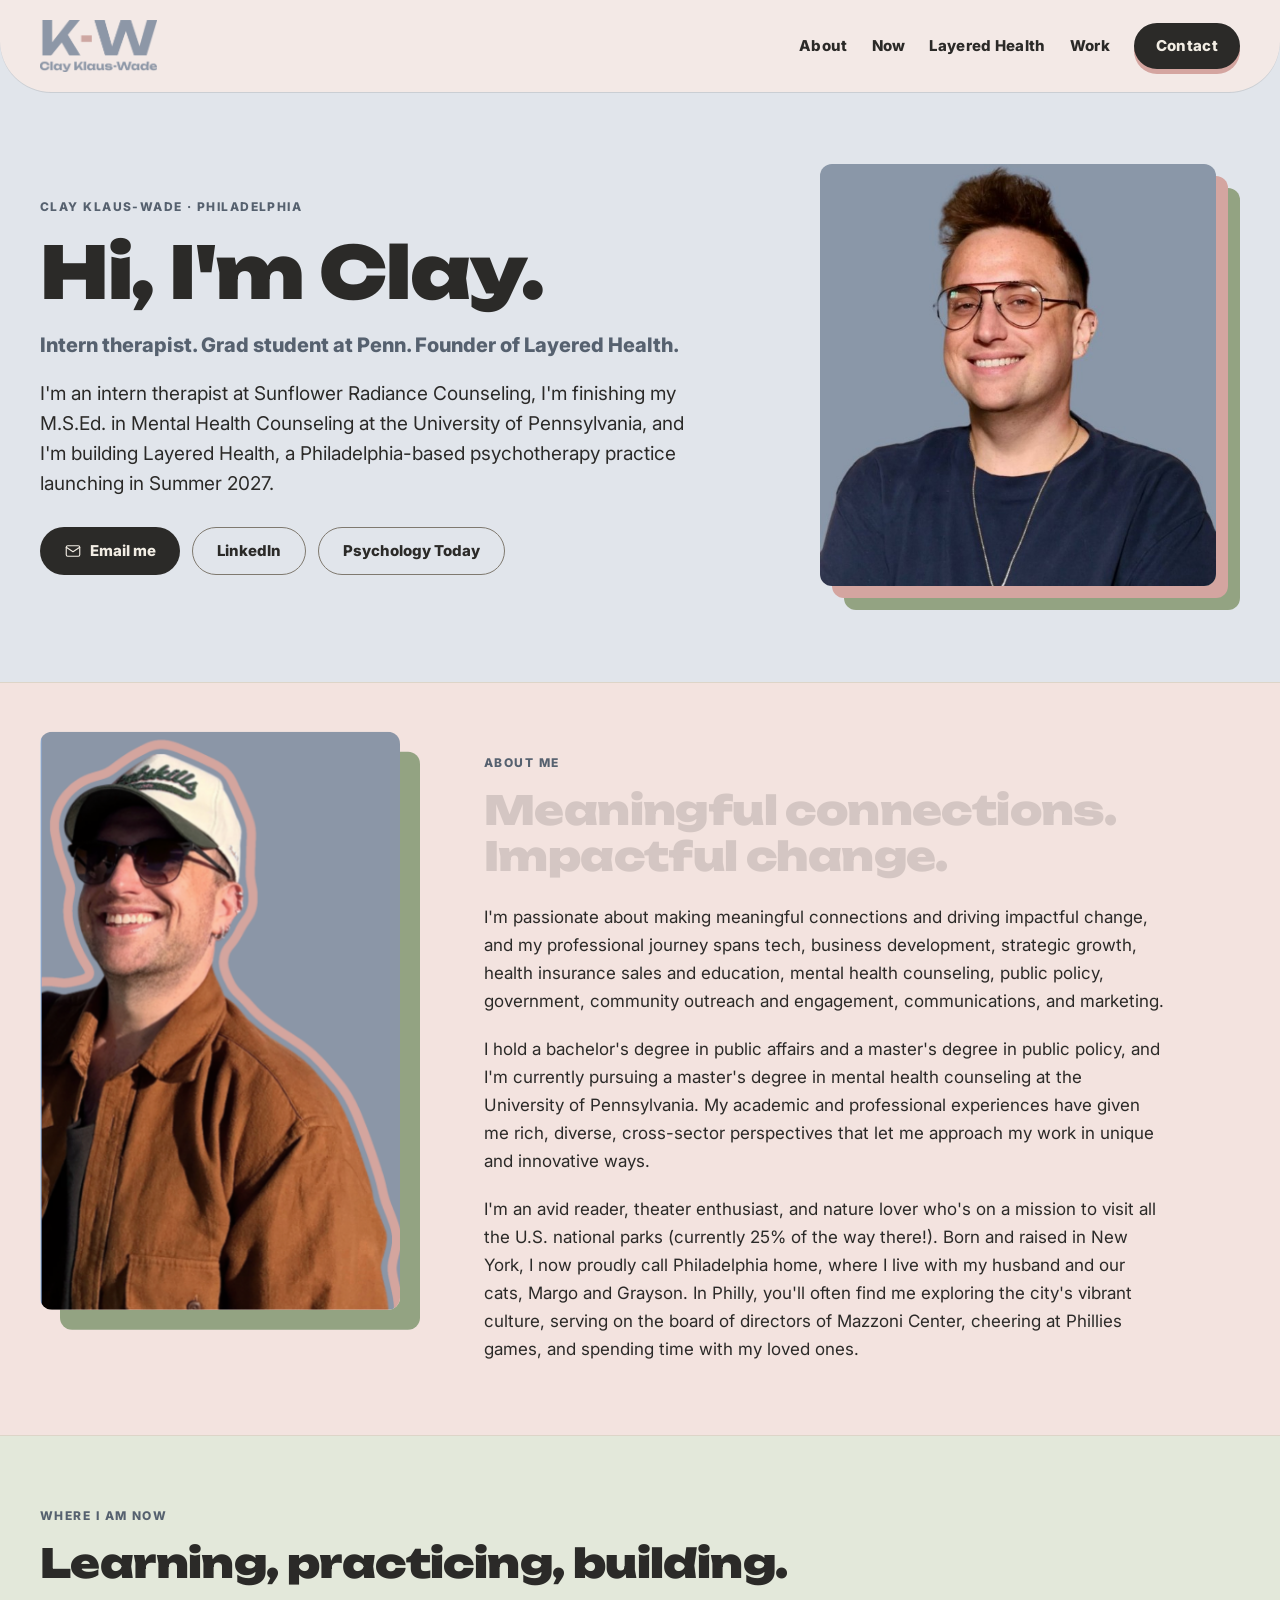
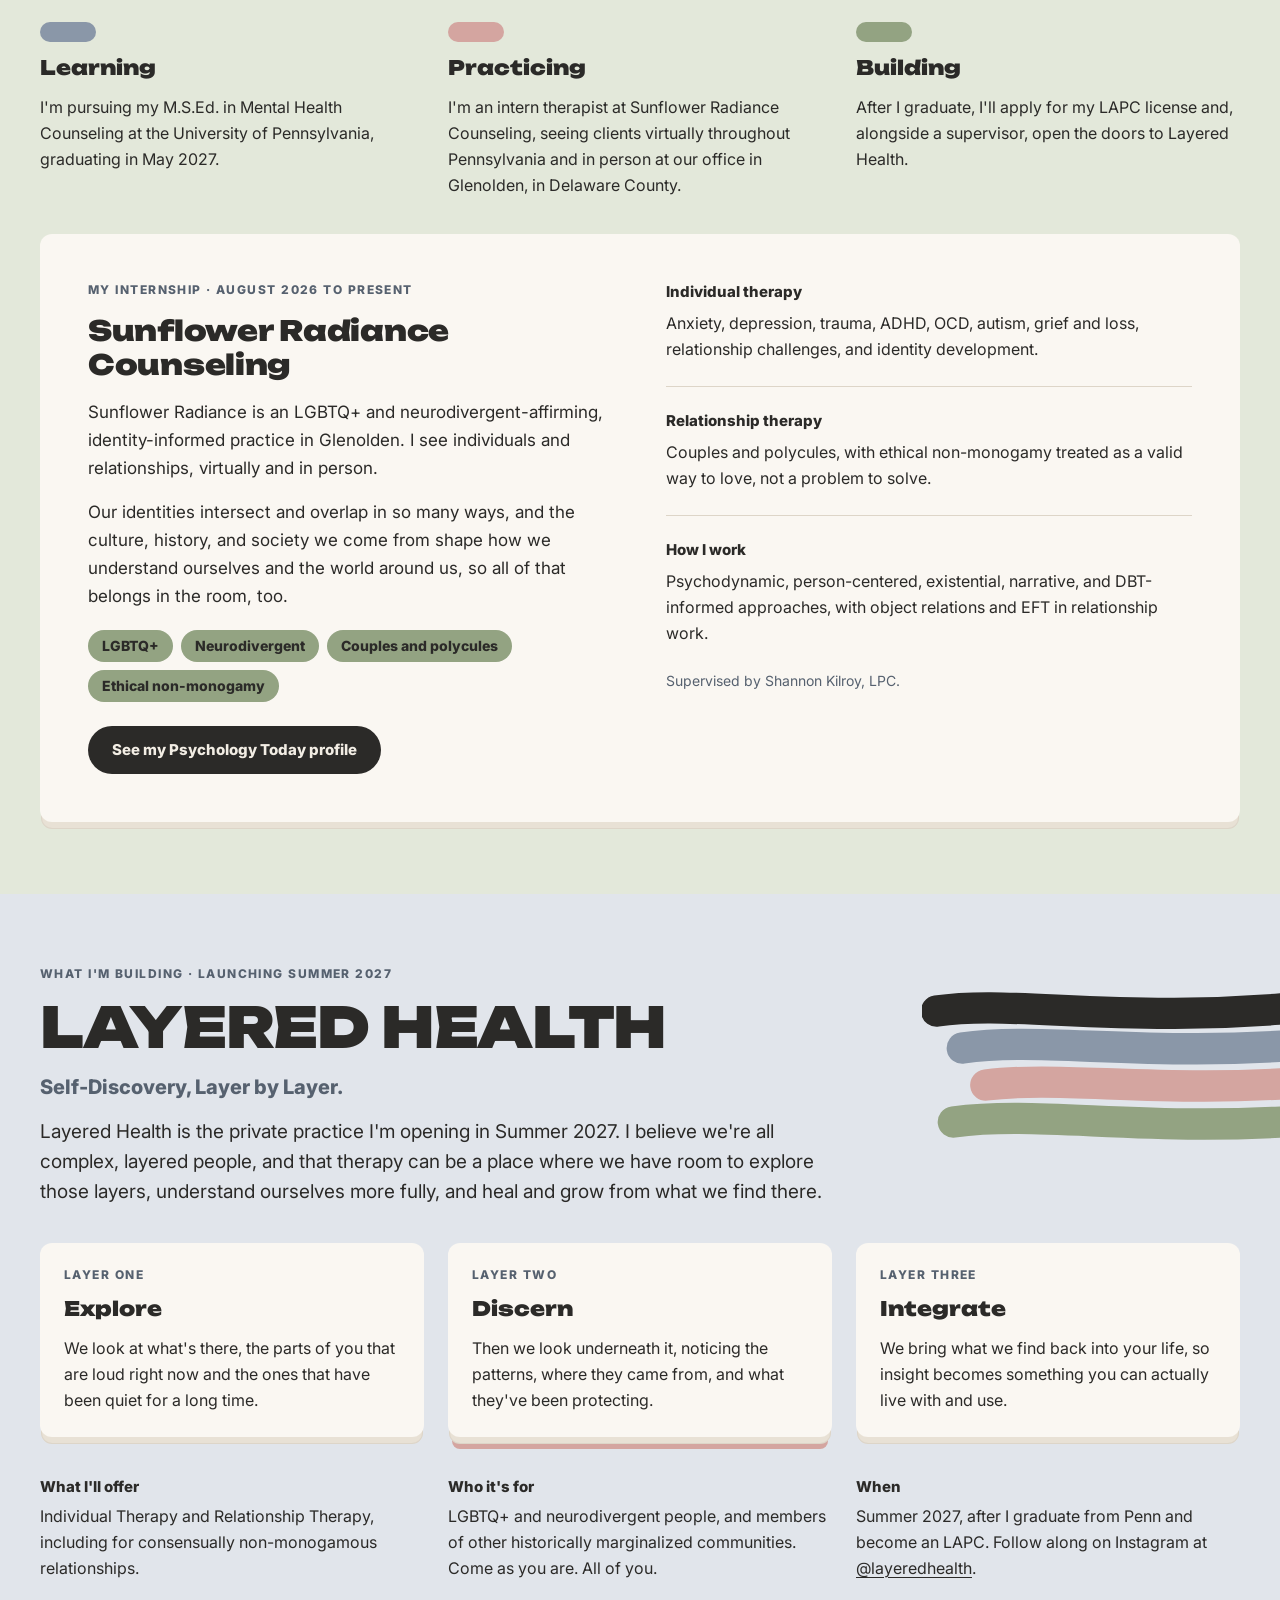
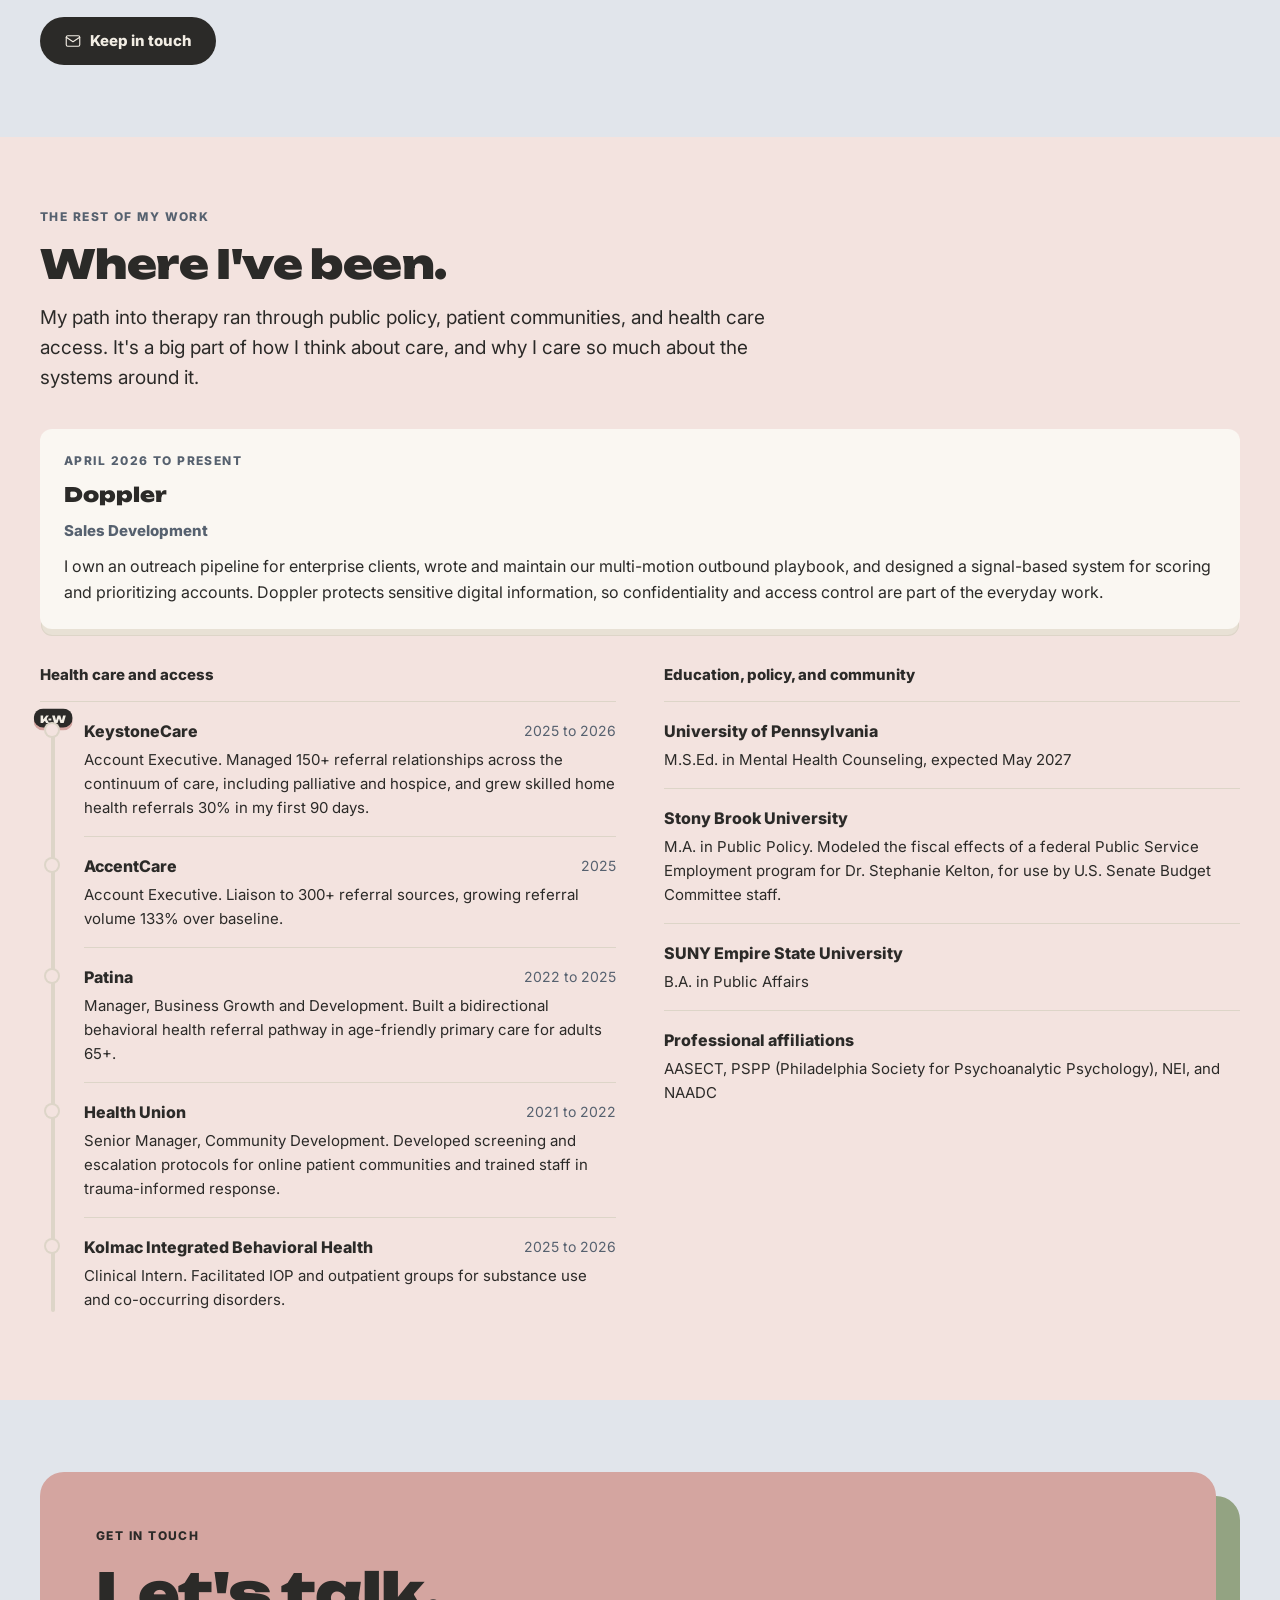
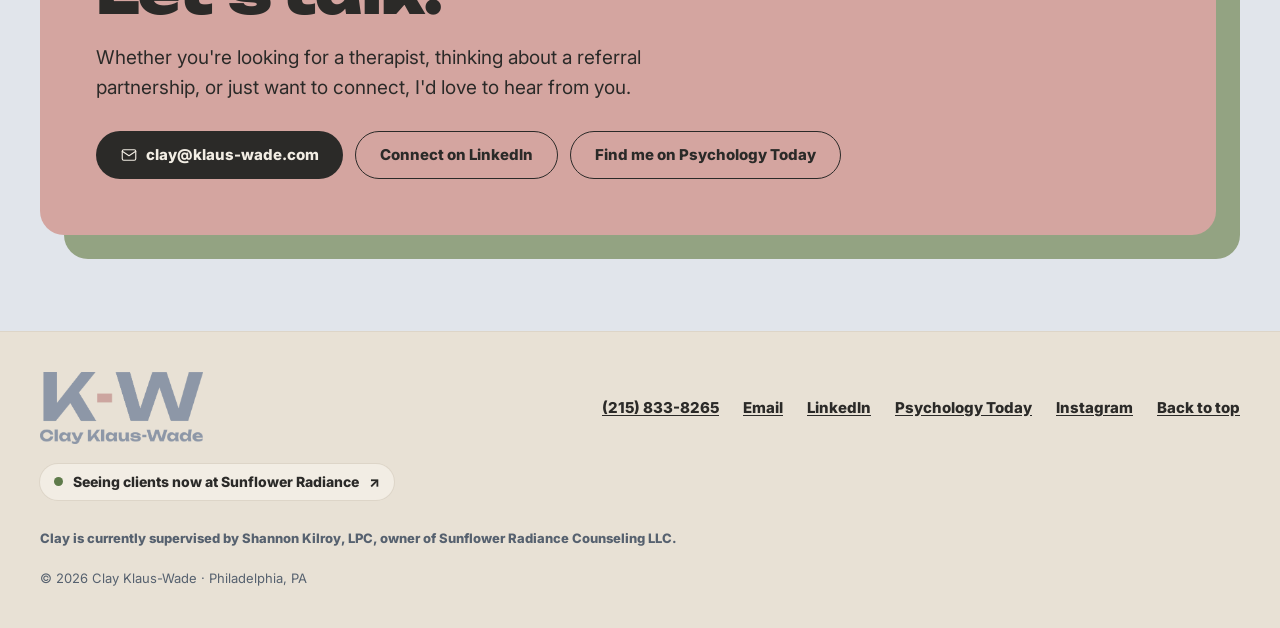
==== commit d82d09f2: "Railway-inspired pass: header jump links, career track, readable hero copy, footer status badge - He" ====
--- a/index.html
+++ b/index.html
@@ -50,6 +50,32 @@
 @media (max-width:420px){.kw-header-inner{column-gap:10px}.kw-lockup{flex-basis:84px;width:84px}.kw-nav{gap:6px}.kw-btn{padding:8px 10px;font-size:12px;letter-spacing:0}}
 @media (max-width:350px){.kw-header-inner{column-gap:8px}.kw-lockup{flex-basis:68px;width:68px}.kw-nav{gap:5px}.kw-btn{padding:7px 8px;font-size:11px}}
 @media (prefers-reduced-motion: reduce){.kw-header,.kw-header-inner,.kw-btn{transition:none}}
+/* Header jump links (plain), Contact stays the one pill button */
+.kw-link{font-size:15px;line-height:20px;font-weight:800;letter-spacing:.02em;color:#2b2a28;text-decoration:none;padding:6px 0;background-image:linear-gradient(currentColor,currentColor);background-size:0% 2px;background-repeat:no-repeat;background-position:0 100%;transition:background-size .2s ease}
+.kw-link:hover,.kw-link:focus-visible{color:#2b2a28;background-size:100% 2px}
+@media (max-width:900px){.kw-link-wide{display:none}}
+@media (max-width:720px){.kw-link{display:none}}
+@media (prefers-reduced-motion: reduce){.kw-link{transition:none}}
+section[id]{scroll-margin-top:60px}
+/* Where I've been: career as a track. The rail fills and the K-W marker rides down it as you scroll */
+.kw-track{position:relative;padding-left:44px}
+.kw-rail{position:absolute;left:11px;top:16px;bottom:16px;width:4px;border-radius:4px;background:#ddd5c8}
+.kw-rail-fill{position:absolute;left:0;right:0;top:0;height:0;border-radius:4px;background:linear-gradient(#8a97a8,#d4a5a0 55%,#93a382)}
+.kw-rail-mark{position:absolute;left:50%;top:0;transform:translate(-50%,-50%);padding:3px 6px 2px;border-radius:999px;background:#2b2a28;color:#f2ede4;font:900 10px/14px Unbounded,Inter,system-ui,sans-serif;letter-spacing:.02em;white-space:nowrap;box-shadow:0 3px 0 0 #d4a5a0;will-change:transform}
+.kw-stops{list-style:none;margin:0;padding:0}
+.kw-stop{position:relative;display:flex;flex-direction:column;gap:4px;padding:16px 0;border-bottom:1px solid #ddd5c8}
+.kw-stop:last-child{border-bottom:0}
+.kw-stop::before{content:"";position:absolute;left:-38px;top:22px;width:12px;height:12px;border-radius:50%;background:#f3e3df;box-shadow:0 0 0 2px #ddd5c8;transition:background .3s ease,box-shadow .3s ease}
+.kw-stop.is-passed::before{background:#2b2a28;box-shadow:0 0 0 2px #2b2a28}
+@media (prefers-reduced-motion: reduce){.kw-stop::before{transition:none}}
+/* Footer status badge, like Railway's system-status pill */
+.kw-status{align-self:flex-start;display:inline-flex;align-items:center;gap:10px;padding:8px 14px;border-radius:999px;background:#f2ede4;box-shadow:0 0 0 1px #ddd5c8;color:#2b2a28;font-size:14px;line-height:20px;font-weight:800;text-decoration:none}
+.kw-status:hover,.kw-status:focus-visible{color:#2b2a28;box-shadow:0 0 0 1px #93a382}
+.kw-status-dot{position:relative;width:9px;height:9px;border-radius:50%;background:#5e7a4a}
+.kw-status-dot::after{content:"";position:absolute;inset:-4px;border-radius:50%;border:2px solid #93a382;opacity:0;animation:kw-ping 2.4s ease-out infinite}
+@keyframes kw-ping{0%{transform:scale(.6);opacity:.9}80%,100%{transform:scale(1.5);opacity:0}}
+@media (prefers-reduced-motion: reduce){.kw-status-dot::after{animation:none}}
+.kw-sr{position:absolute;width:1px;height:1px;overflow:hidden;clip:rect(0 0 0 0);white-space:nowrap}
 </style>
 <link rel="stylesheet" href="css/motion.css">
 <script>(function(d){if(!window.matchMedia||matchMedia("(prefers-reduced-motion: reduce)").matches)return;d.classList.add("kw-motion");setTimeout(function(){if(!window.__kwMotionReady)d.classList.remove("kw-motion")},3000)})(document.documentElement);</script>
@@ -62,7 +88,11 @@
 <header class="kw-header">
 <div class="kw-header-inner">
 <a class="kw-lockup" href="#top" aria-label="Clay Klaus-Wade, back to top"><img src="images/kw-lockup.png" alt="K-W Clay Klaus-Wade"></a>
-<nav class="kw-nav" aria-label="Contact">
+<nav class="kw-nav" aria-label="Main">
+<a class="kw-link" href="#about">About</a>
+<a class="kw-link" href="#now">Now</a>
+<a class="kw-link" href="#layered-health">Layered Health</a>
+<a class="kw-link kw-link-wide" href="#background">Work</a>
 <a class="kw-btn" href="mailto:clay@klaus-wade.com">Contact</a>
 </nav>
 </div>
@@ -249,25 +279,30 @@
 <div class="reveal" style="display: grid; grid-template-columns: repeat(auto-fit, minmax(min(100%, 340px), 1fr)); gap: clamp(28px, 4vw, 48px)">
 <div style="display: flex; flex-direction: column">
 <div style="font-size: 15px; line-height: 20px; font-weight: 800; padding-bottom: 16px; border-bottom: 1px solid #ddd5c8">Health care and access</div>
-<div style="display: flex; flex-direction: column; gap: 4px; padding: 16px 0; border-bottom: 1px solid #ddd5c8">
+<div class="kw-track" data-track>
+<div class="kw-rail" aria-hidden="true"><div class="kw-rail-fill"></div><span class="kw-rail-mark">K-W</span></div>
+<ol class="kw-stops">
+<li class="kw-stop">
 <div style="display: flex; justify-content: space-between; gap: 16px; flex-wrap: wrap"><span style="font-weight: 800">KeystoneCare</span><span style="font-size: 14px; color: #56616f">2025 to 2026</span></div>
 <p style="margin: 0; font-size: 15px; line-height: 24px">Account Executive. Managed 150+ referral relationships across the continuum of care, including palliative and hospice, and grew skilled home health referrals 30% in my first 90 days.</p>
-</div>
-<div style="display: flex; flex-direction: column; gap: 4px; padding: 16px 0; border-bottom: 1px solid #ddd5c8">
+</li>
+<li class="kw-stop">
 <div style="display: flex; justify-content: space-between; gap: 16px; flex-wrap: wrap"><span style="font-weight: 800">AccentCare</span><span style="font-size: 14px; color: #56616f">2025</span></div>
 <p style="margin: 0; font-size: 15px; line-height: 24px">Account Executive. Liaison to 300+ referral sources, growing referral volume 133% over baseline.</p>
-</div>
-<div style="display: flex; flex-direction: column; gap: 4px; padding: 16px 0; border-bottom: 1px solid #ddd5c8">
+</li>
+<li class="kw-stop">
 <div style="display: flex; justify-content: space-between; gap: 16px; flex-wrap: wrap"><span style="font-weight: 800">Patina</span><span style="font-size: 14px; color: #56616f">2022 to 2025</span></div>
 <p style="margin: 0; font-size: 15px; line-height: 24px">Manager, Business Growth and Development. Built a bidirectional behavioral health referral pathway in age-friendly primary care for adults 65+.</p>
-</div>
-<div style="display: flex; flex-direction: column; gap: 4px; padding: 16px 0; border-bottom: 1px solid #ddd5c8">
+</li>
+<li class="kw-stop">
 <div style="display: flex; justify-content: space-between; gap: 16px; flex-wrap: wrap"><span style="font-weight: 800">Health Union</span><span style="font-size: 14px; color: #56616f">2021 to 2022</span></div>
 <p style="margin: 0; font-size: 15px; line-height: 24px">Senior Manager, Community Development. Developed screening and escalation protocols for online patient communities and trained staff in trauma-informed response.</p>
-</div>
-<div style="display: flex; flex-direction: column; gap: 4px; padding: 16px 0">
+</li>
+<li class="kw-stop">
 <div style="display: flex; justify-content: space-between; gap: 16px; flex-wrap: wrap"><span style="font-weight: 800">Kolmac Integrated Behavioral Health</span><span style="font-size: 14px; color: #56616f">2025 to 2026</span></div>
 <p style="margin: 0; font-size: 15px; line-height: 24px">Clinical Intern. Facilitated IOP and outpatient groups for substance use and co-occurring disorders.</p>
+</li>
+</ol>
 </div>
 </div>
 <div style="display: flex; flex-direction: column">
@@ -327,6 +362,7 @@
 <a href="#top" style="text-decoration: underline; padding: 12px 0">Back to top</a>
 </nav>
 </div>
+<a class="kw-status" href="https://sunflowerradiance.janeapp.com/#/staff_member/15" target="_blank" rel="noopener"><span class="kw-status-dot" aria-hidden="true"></span>Seeing clients now at Sunflower Radiance<span class="kw-status-arrow" aria-hidden="true">↗</span><span class="kw-sr"> (opens in a new tab)</span></a>
 <p style="margin: 0; padding-top: 8px; font-size: 13px; line-height: 20px; font-weight: 800; color: #56616f">Clay is currently supervised by Shannon Kilroy, LPC, owner of Sunflower Radiance Counseling LLC.</p>
 <p style="margin: 0; font-size: 13px; line-height: 20px; color: #56616f">© 2026 Clay Klaus-Wade · Philadelphia, PA</p>
 </div>
@@ -338,5 +374,8 @@
 <script src="js/vendor/lenis.min.js"></script>
 <script src="js/motion.js"></script>
 <script>(function(){var h=document.querySelector(".kw-header");if(!h)return;var t=false;function u(){h.classList.toggle("is-scrolled",(window.scrollY||window.pageYOffset)>8);t=false}window.addEventListener("scroll",function(){if(!t){t=true;requestAnimationFrame(u)}},{passive:true});u()})();</script>
+<script>(function(){var t=document.querySelector("[data-track]");if(!t)return;var fill=t.querySelector(".kw-rail-fill"),mark=t.querySelector(".kw-rail-mark"),rail=t.querySelector(".kw-rail"),stops=[].slice.call(t.querySelectorAll(".kw-stop")),q=false;
+function draw(){q=false;var r=rail.getBoundingClientRect();if(!r.height)return;var probe=window.innerHeight*0.55;var p=Math.max(0,Math.min(1,(probe-r.top)/r.height));fill.style.height=(p*100).toFixed(2)+"%";mark.style.transform="translate(-50%,calc(-50% + "+(p*r.height).toFixed(1)+"px))";stops.forEach(function(s){s.classList.toggle("is-passed",s.getBoundingClientRect().top+22<=probe)})}
+function ask(){if(!q){q=true;requestAnimationFrame(draw)}}window.addEventListener("scroll",ask,{passive:true});window.addEventListener("resize",ask);draw()})();</script>
 </body>
 </html>
--- a/css/motion.css
+++ b/css/motion.css
@@ -8,7 +8,6 @@
    flashing before js/motion.js animates them in. If the motion script never
    loads, that head script removes .kw-motion after 3s and everything shows. */
 .kw-motion .kw-header,
-.kw-motion .hero .intro > *,
 .kw-motion .hero-photo,
 .kw-motion .reveal,
 .kw-motion [data-reveal],
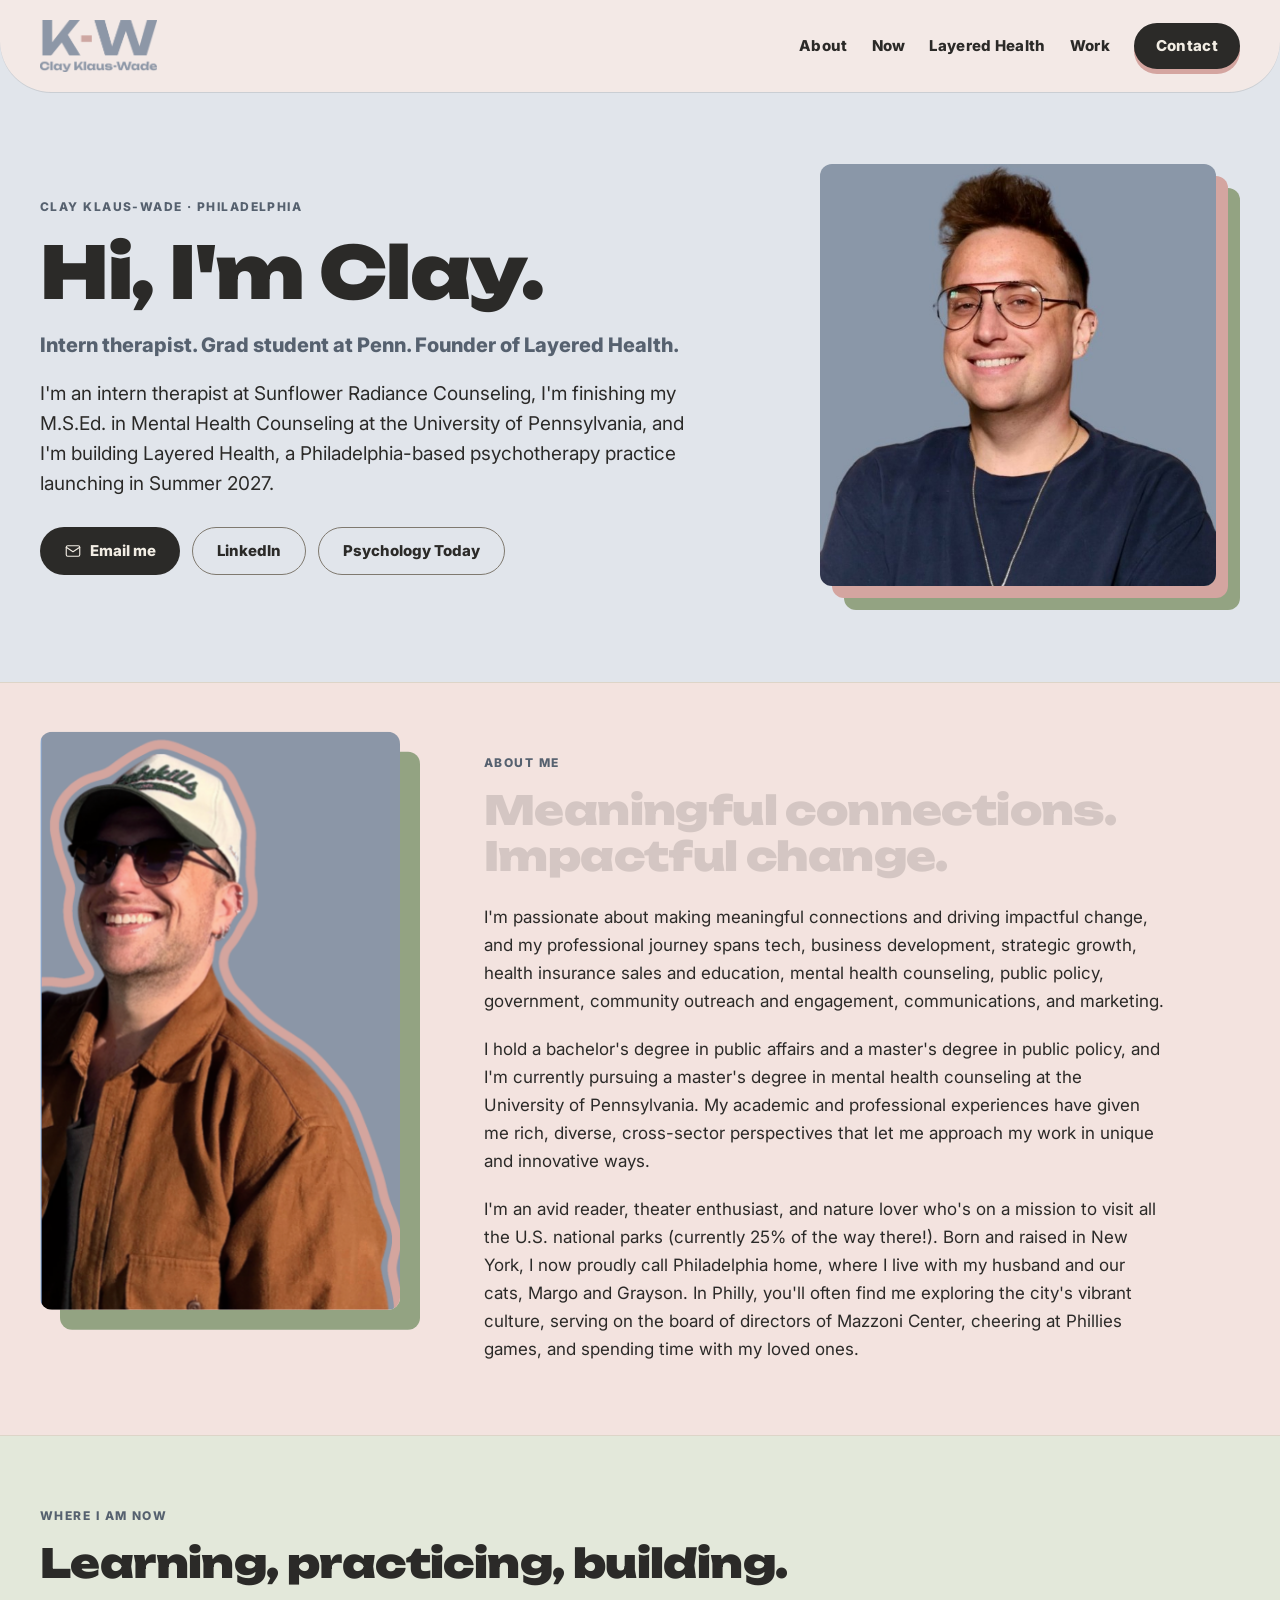
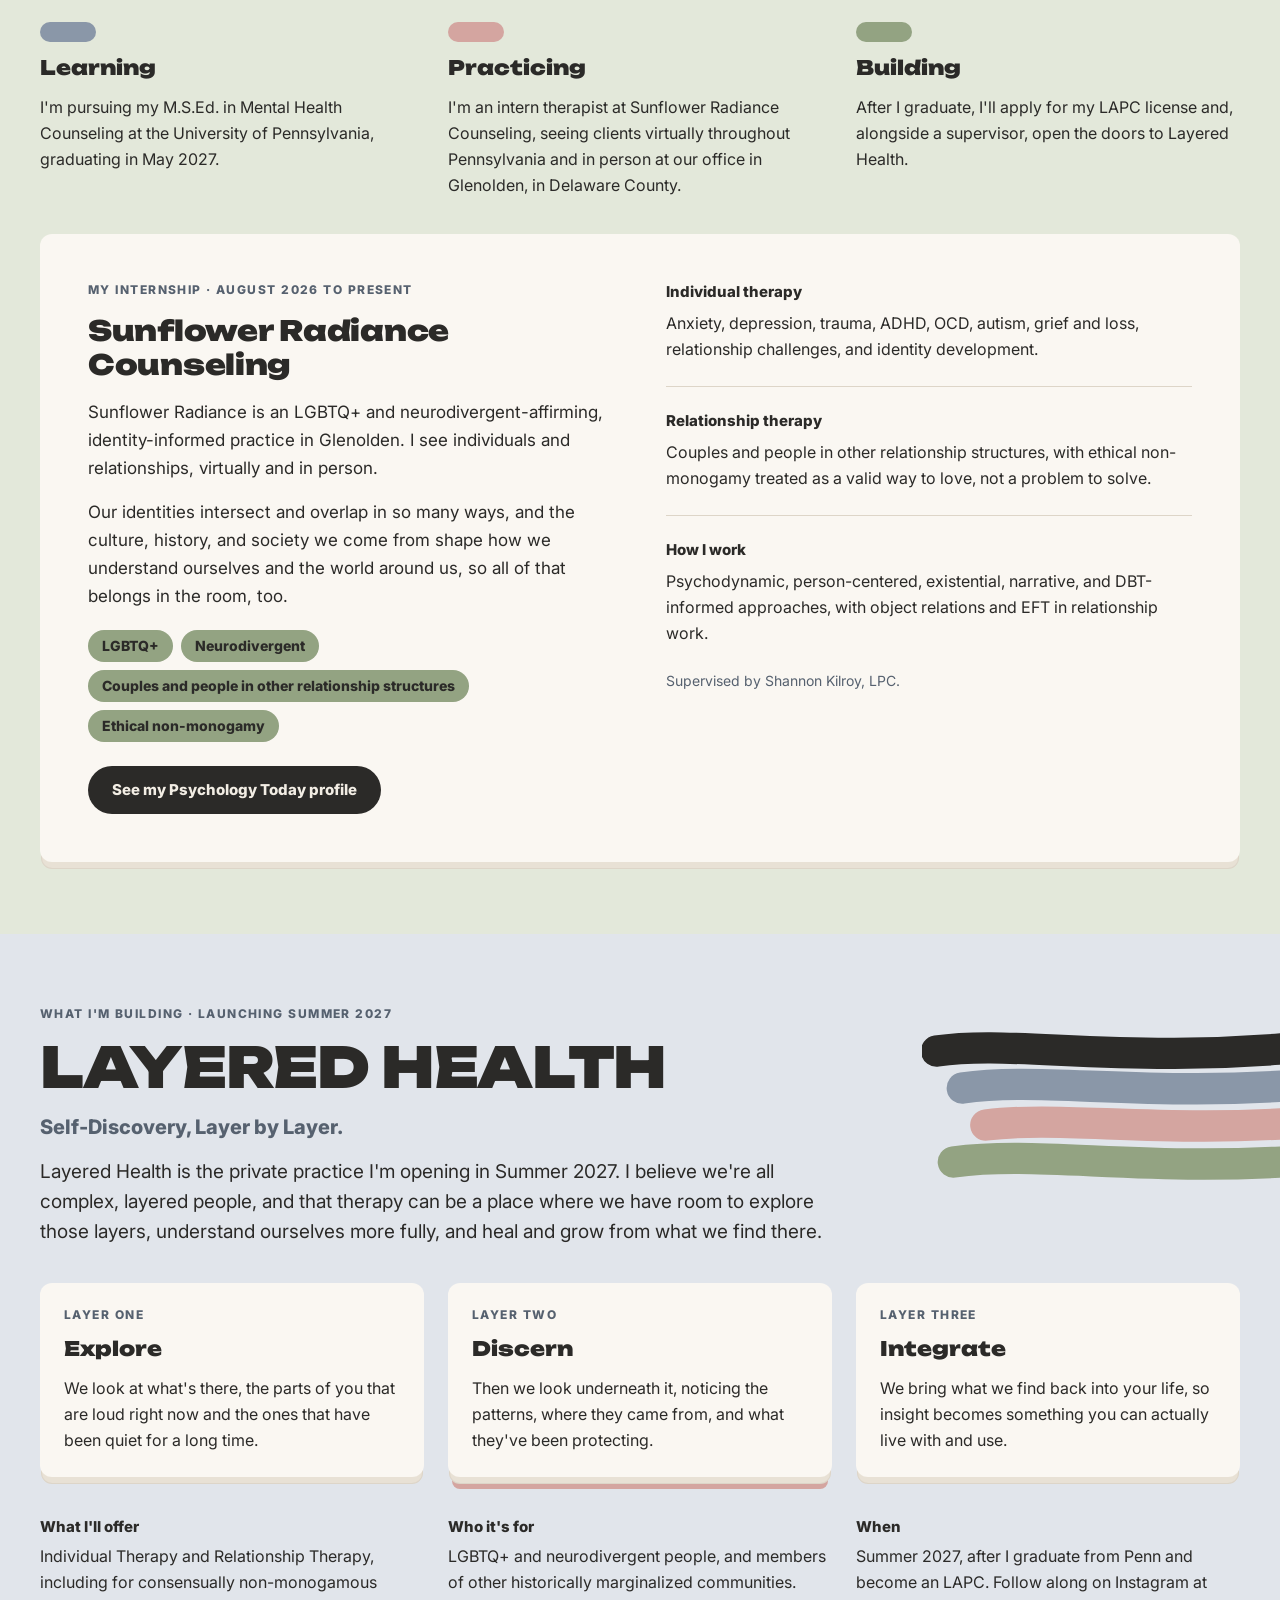
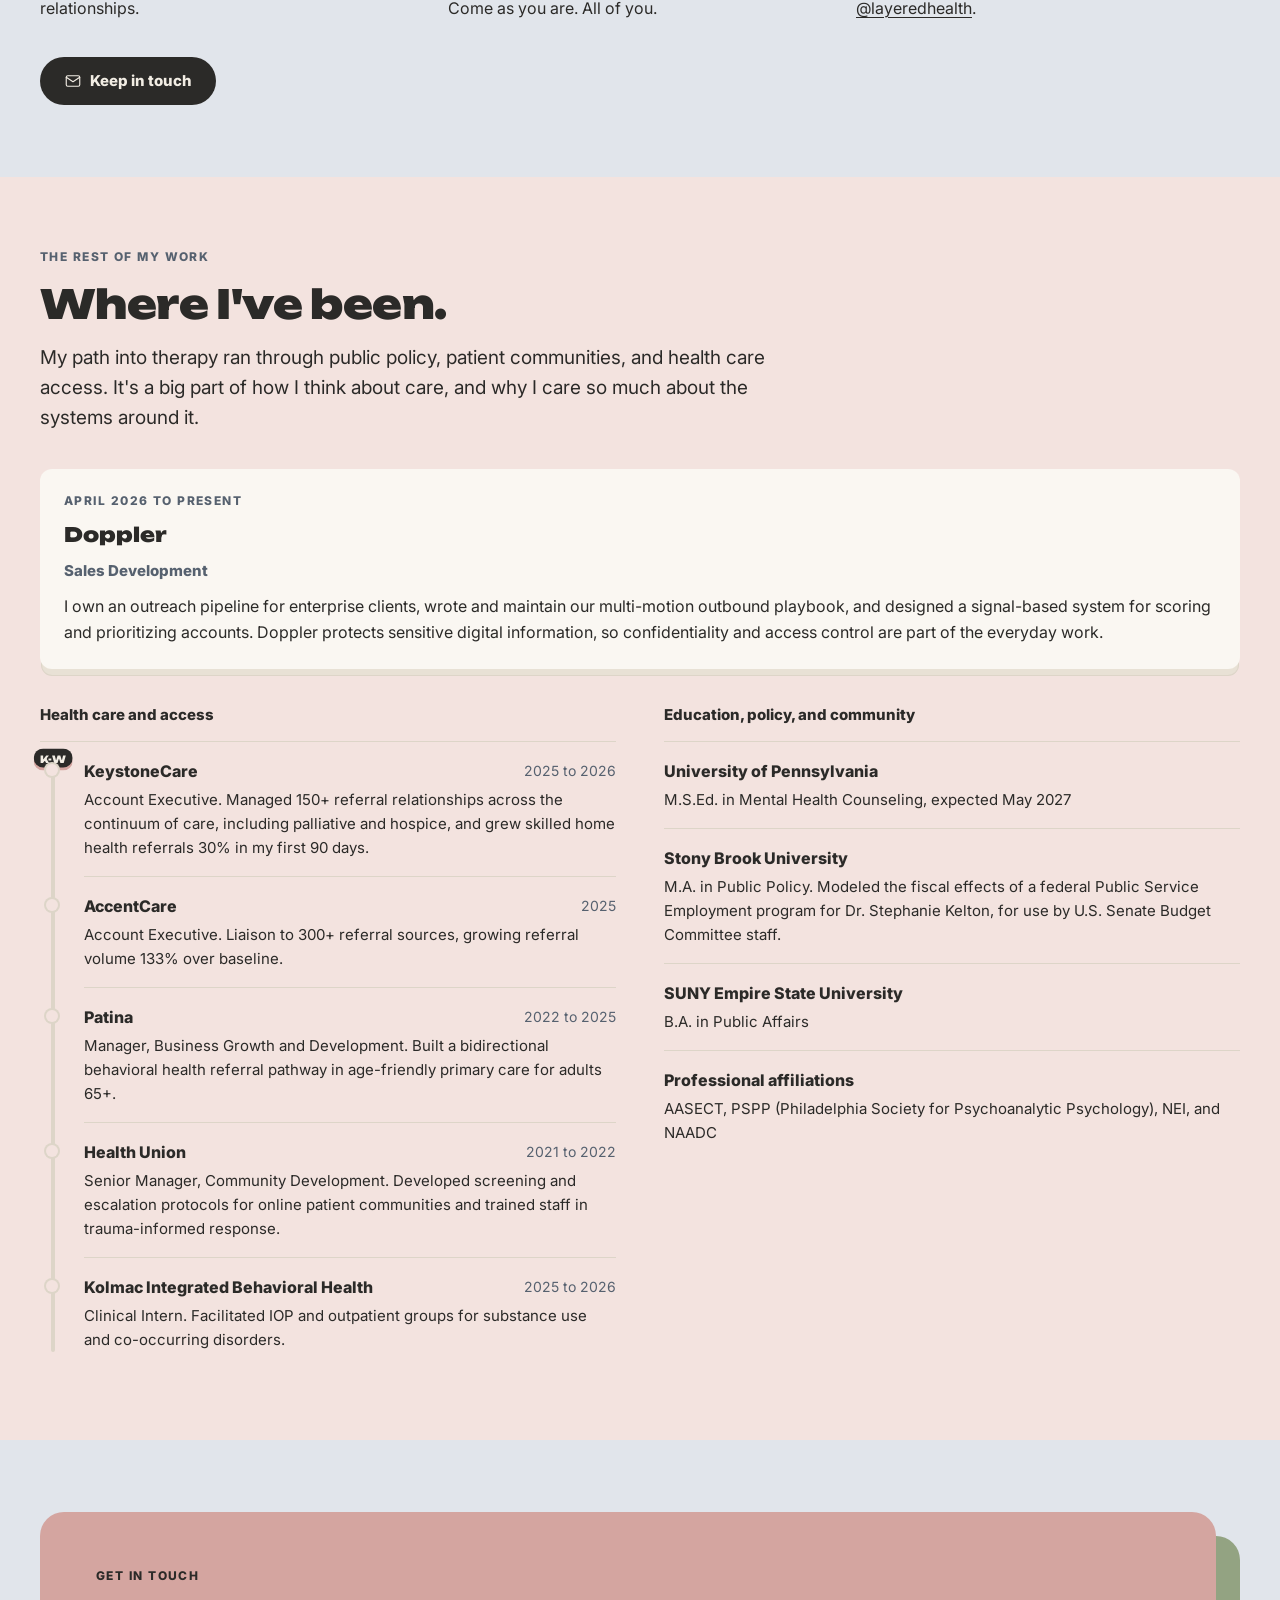
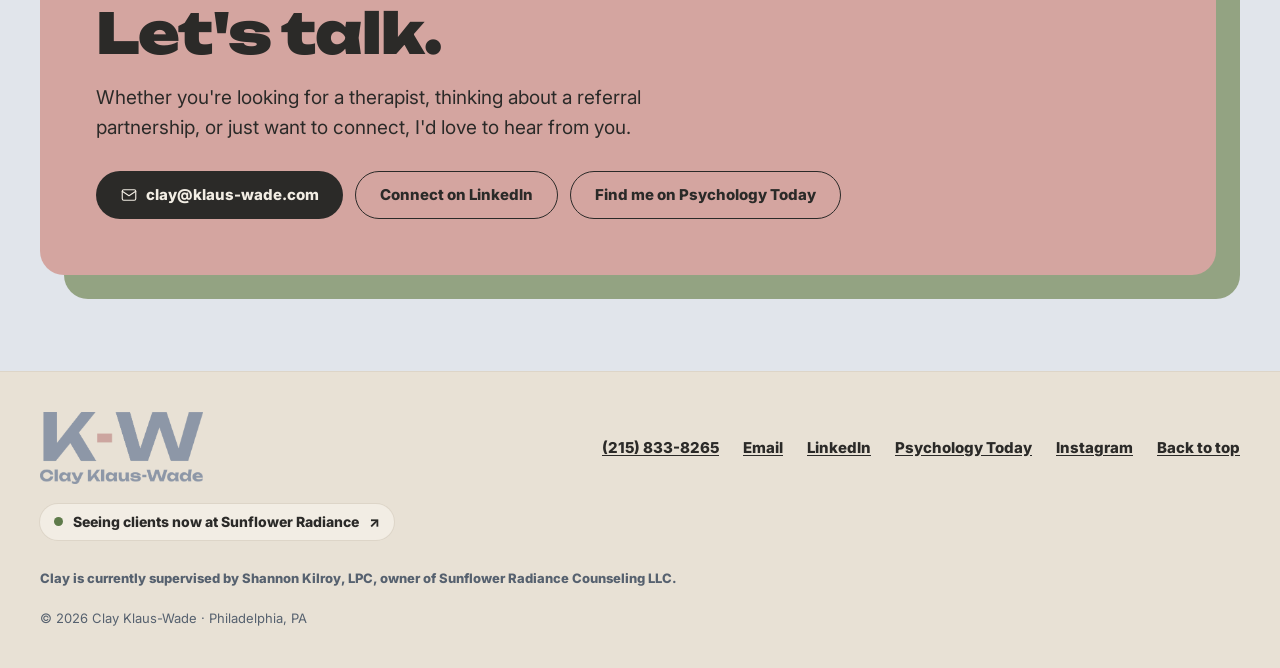
==== commit 9e171951: "Relationship therapy: people in other relationship structures Co-Authored-By: Claude Opus 5.5 <norep" ====
--- a/index.html
+++ b/index.html
@@ -174,7 +174,7 @@
 <div style="display: flex; flex-wrap: wrap; gap: 8px; padding-top: 4px">
 <span style="padding: 6px 14px; border-radius: 999px; background: #93a382; color: #2b2a28; font-size: 14px; line-height: 20px; font-weight: 800">LGBTQ+</span>
 <span style="padding: 6px 14px; border-radius: 999px; background: #93a382; color: #2b2a28; font-size: 14px; line-height: 20px; font-weight: 800">Neurodivergent</span>
-<span style="padding: 6px 14px; border-radius: 999px; background: #93a382; color: #2b2a28; font-size: 14px; line-height: 20px; font-weight: 800">Couples and polycules</span>
+<span style="padding: 6px 14px; border-radius: 999px; background: #93a382; color: #2b2a28; font-size: 14px; line-height: 20px; font-weight: 800">Couples and people in other relationship structures</span>
 <span style="padding: 6px 14px; border-radius: 999px; background: #93a382; color: #2b2a28; font-size: 14px; line-height: 20px; font-weight: 800">Ethical non-monogamy</span>
 </div>
 <div style="padding-top: 8px">
@@ -188,7 +188,7 @@
 </div>
 <div style="display: flex; flex-direction: column; gap: 8px; padding-bottom: 24px; border-bottom: 1px solid #ddd5c8">
 <div style="font-size: 15px; line-height: 20px; font-weight: 800">Relationship therapy</div>
-<p style="margin: 0">Couples and polycules, with ethical non-monogamy treated as a valid way to love, not a problem to solve.</p>
+<p style="margin: 0">Couples and people in other relationship structures, with ethical non-monogamy treated as a valid way to love, not a problem to solve.</p>
 </div>
 <div style="display: flex; flex-direction: column; gap: 8px">
 <div style="font-size: 15px; line-height: 20px; font-weight: 800">How I work</div>
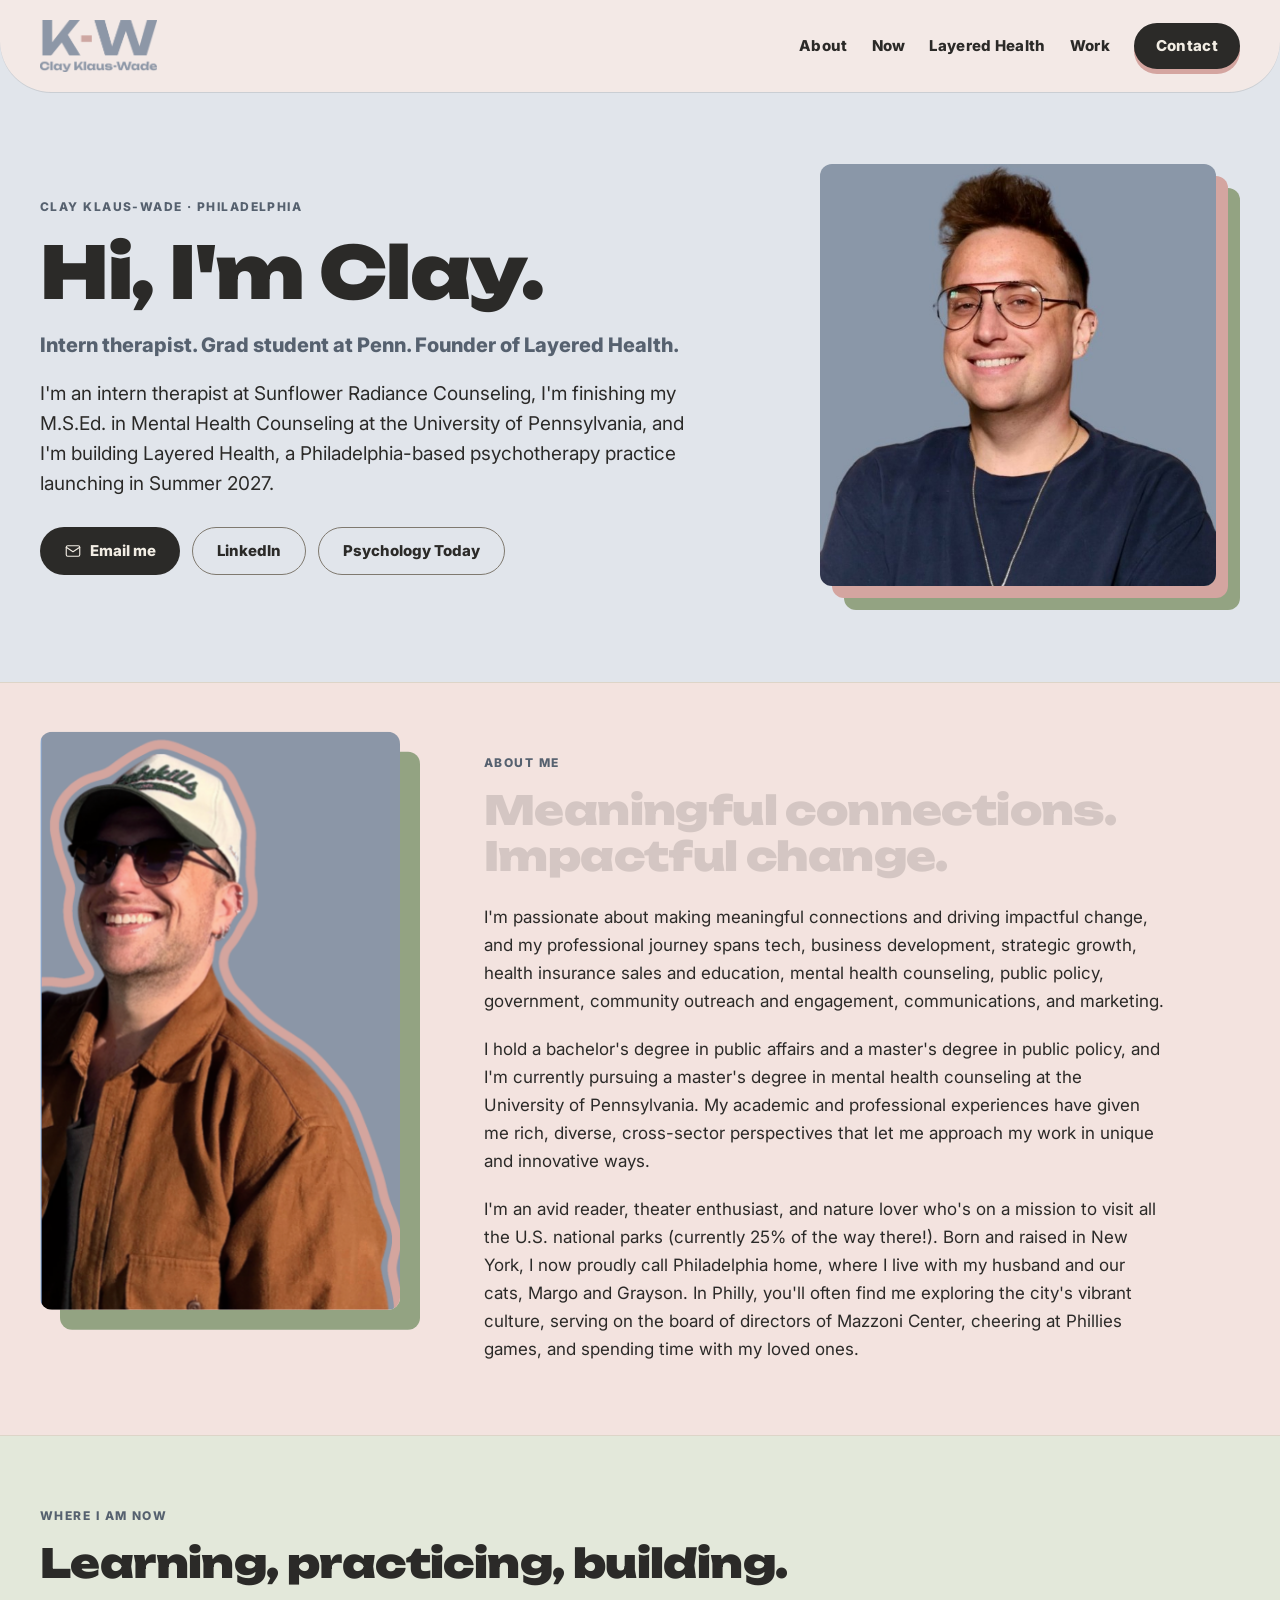
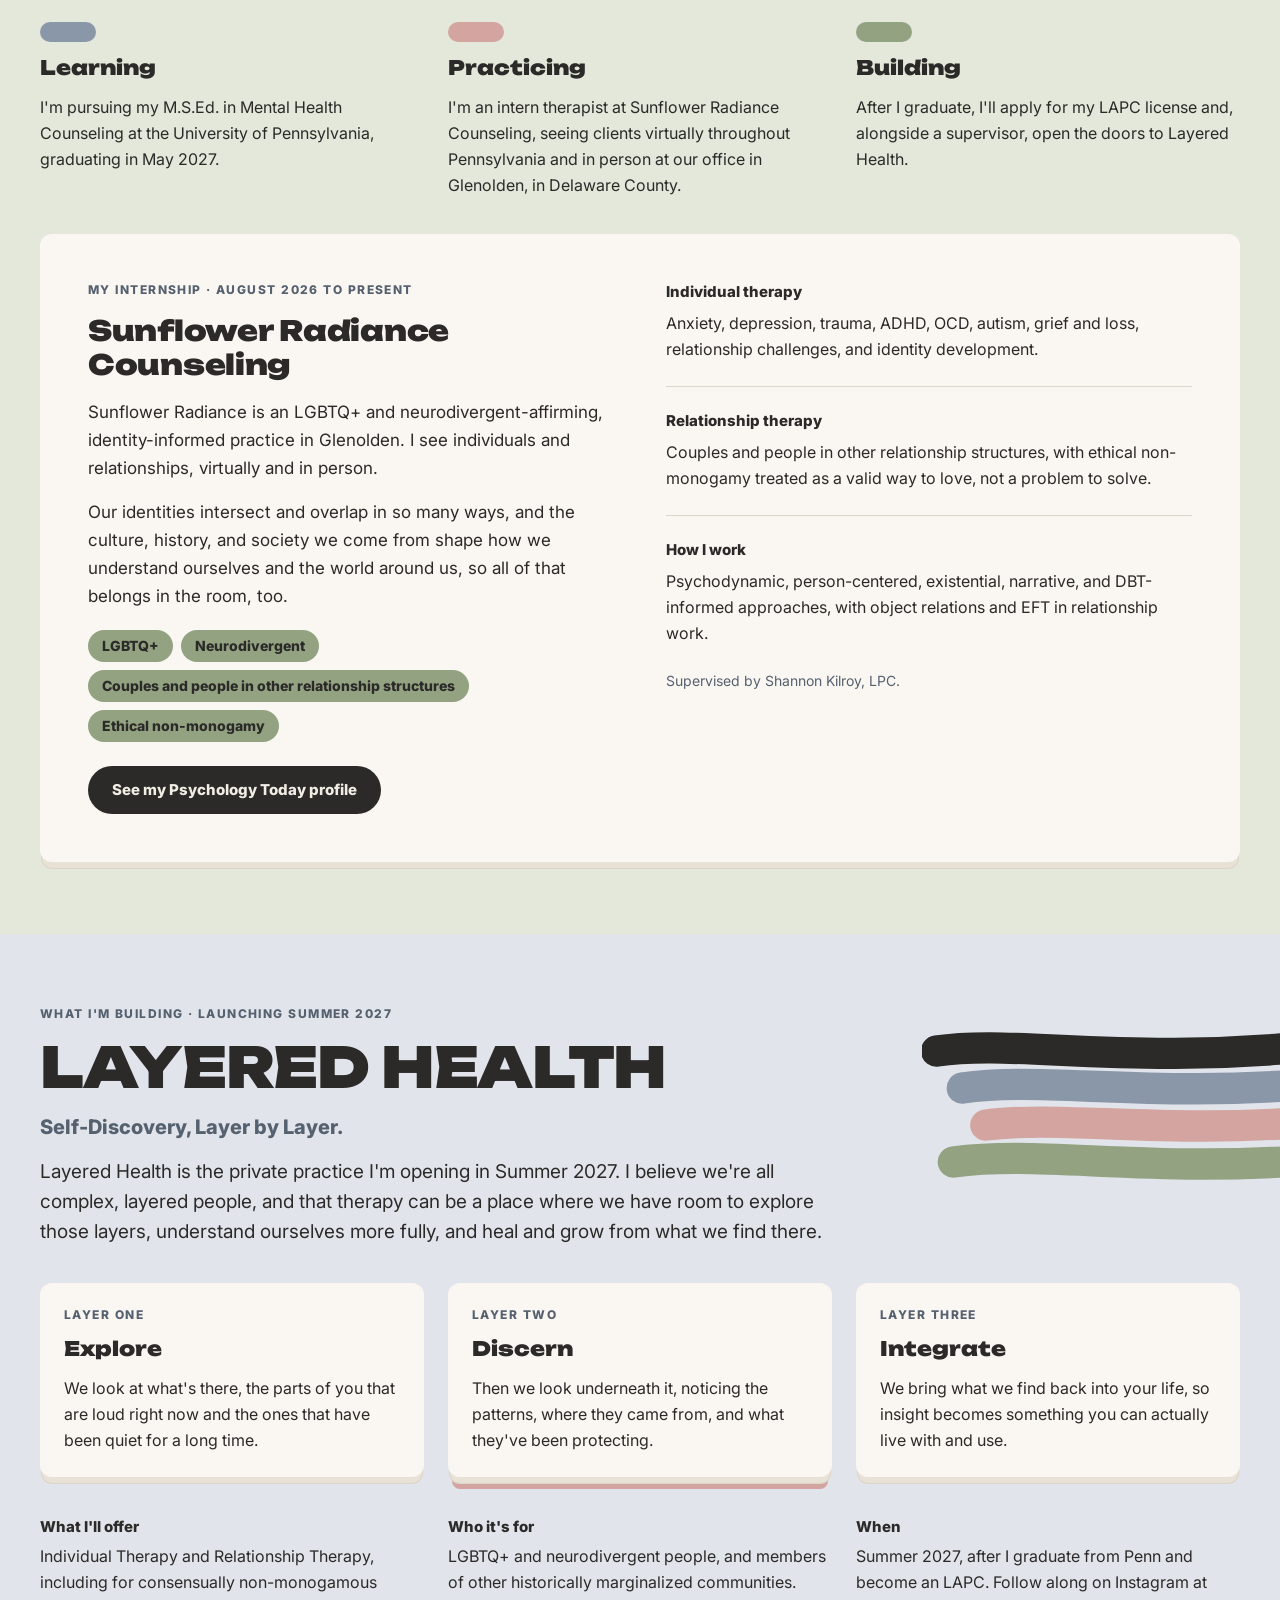
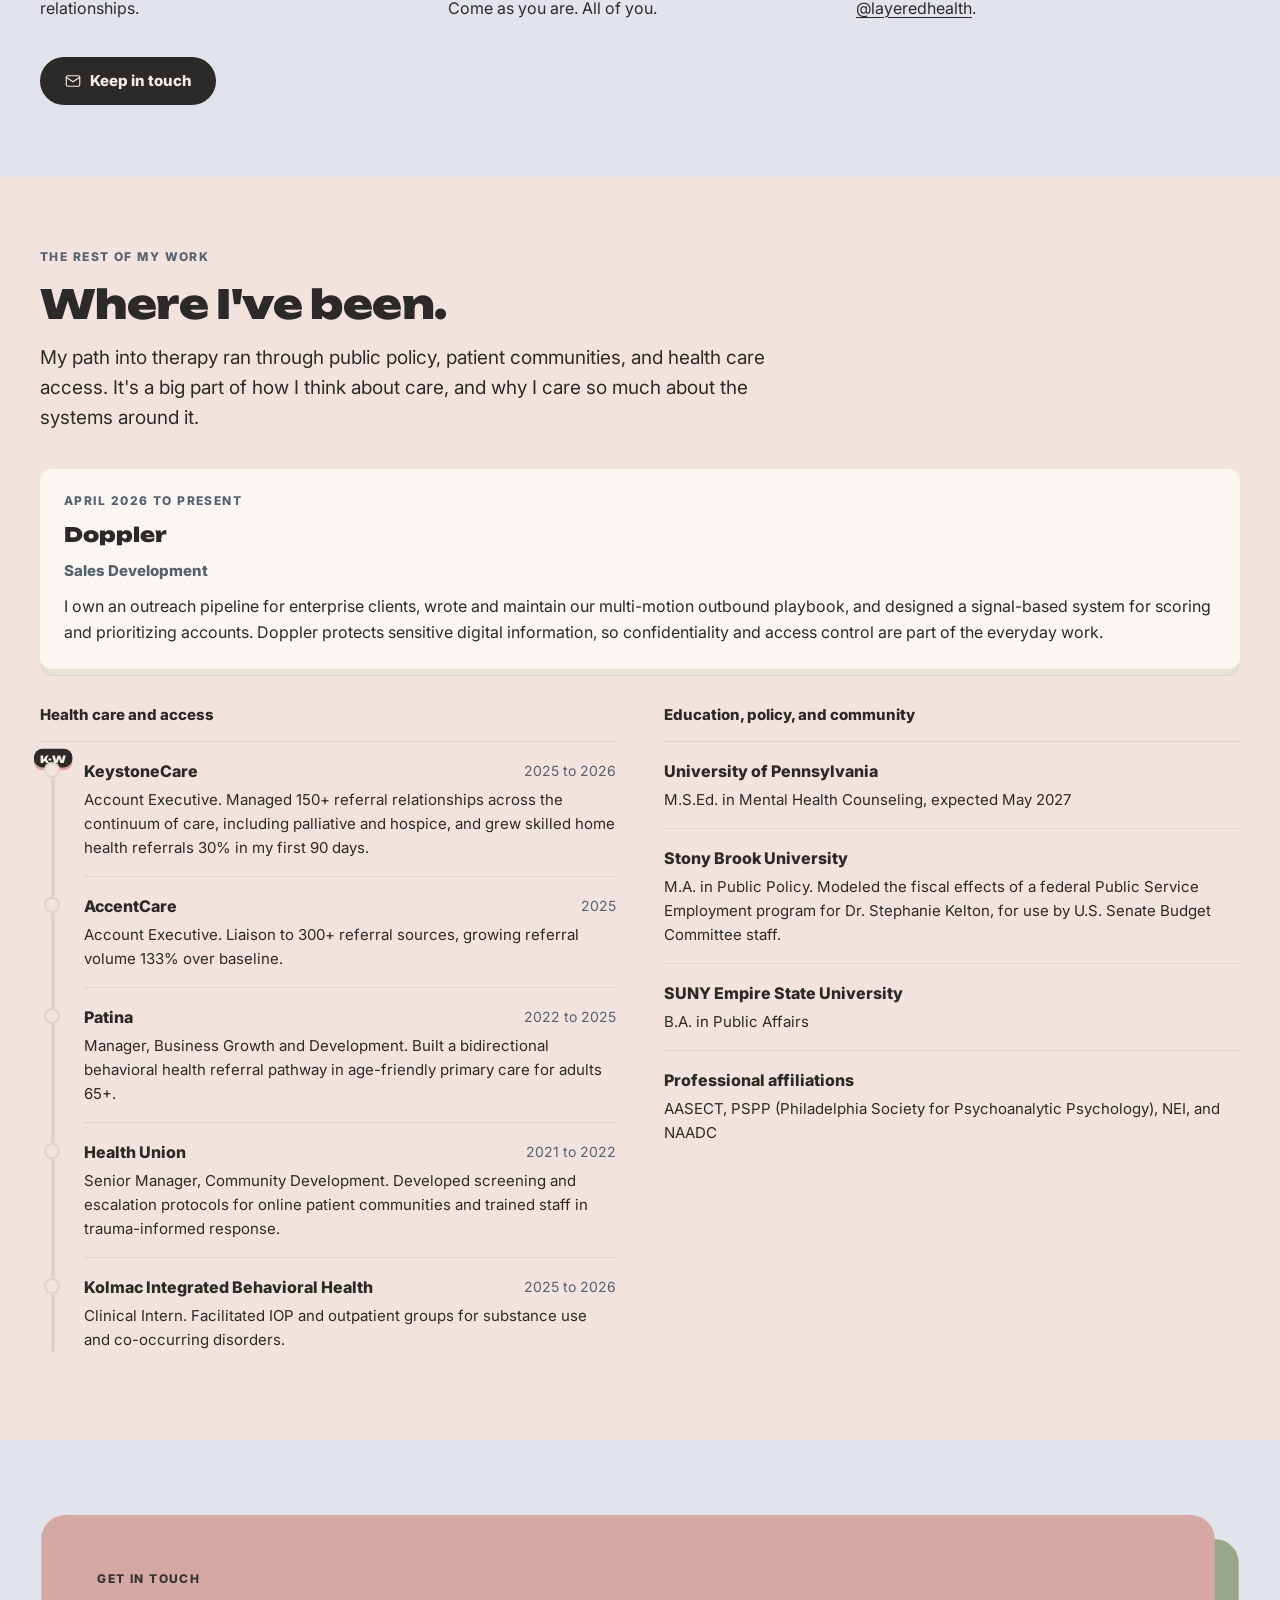
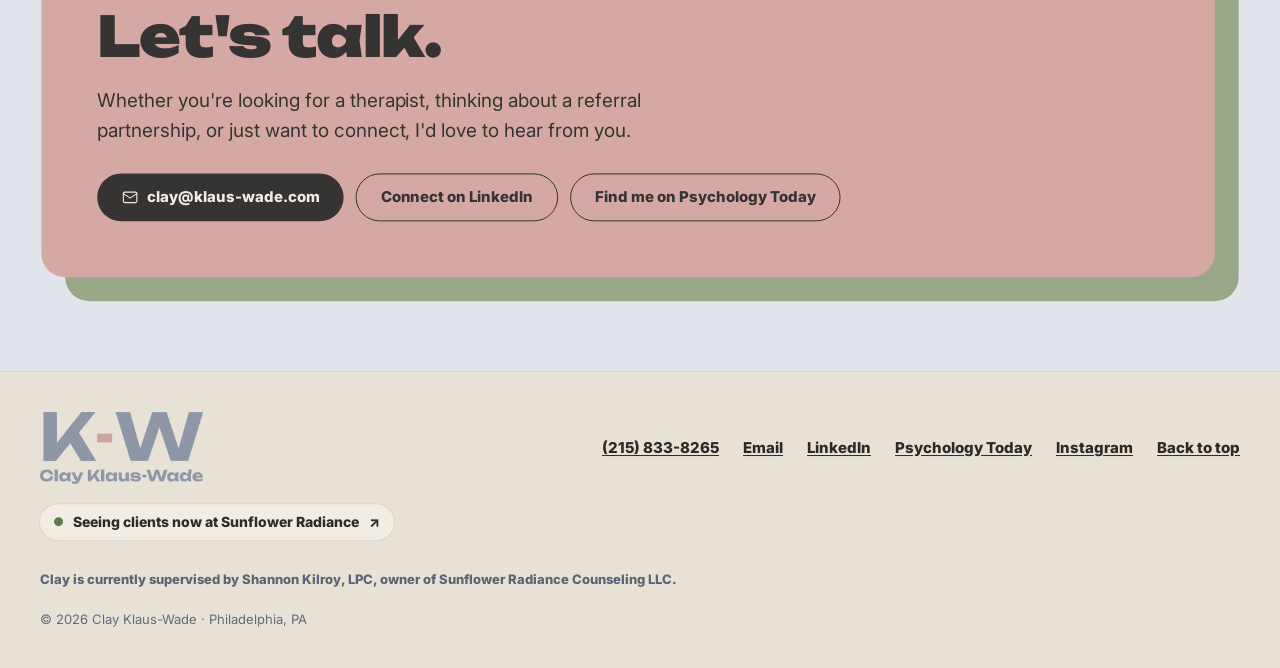
==== commit 73d76e92: "Version the motion CSS and JS so cached copies don't hide the therapy hero Browsers kept the 30-day-" ====
--- a/index.html
+++ b/index.html
@@ -77,7 +77,7 @@
 @media (prefers-reduced-motion: reduce){.kw-status-dot::after{animation:none}}
 .kw-sr{position:absolute;width:1px;height:1px;overflow:hidden;clip:rect(0 0 0 0);white-space:nowrap}
 </style>
-<link rel="stylesheet" href="css/motion.css">
+<link rel="stylesheet" href="css/motion.css?v=2">
 <script>(function(d){if(!window.matchMedia||matchMedia("(prefers-reduced-motion: reduce)").matches)return;d.classList.add("kw-motion");setTimeout(function(){if(!window.__kwMotionReady)d.classList.remove("kw-motion")},3000)})(document.documentElement);</script>
 </head>
 <body>
@@ -372,7 +372,7 @@
 <script src="js/vendor/gsap.min.js"></script>
 <script src="js/vendor/ScrollTrigger.min.js"></script>
 <script src="js/vendor/lenis.min.js"></script>
-<script src="js/motion.js"></script>
+<script src="js/motion.js?v=2"></script>
 <script>(function(){var h=document.querySelector(".kw-header");if(!h)return;var t=false;function u(){h.classList.toggle("is-scrolled",(window.scrollY||window.pageYOffset)>8);t=false}window.addEventListener("scroll",function(){if(!t){t=true;requestAnimationFrame(u)}},{passive:true});u()})();</script>
 <script>(function(){var t=document.querySelector("[data-track]");if(!t)return;var fill=t.querySelector(".kw-rail-fill"),mark=t.querySelector(".kw-rail-mark"),rail=t.querySelector(".kw-rail"),stops=[].slice.call(t.querySelectorAll(".kw-stop")),q=false;
 function draw(){q=false;var r=rail.getBoundingClientRect();if(!r.height)return;var probe=window.innerHeight*0.55;var p=Math.max(0,Math.min(1,(probe-r.top)/r.height));fill.style.height=(p*100).toFixed(2)+"%";mark.style.transform="translate(-50%,calc(-50% + "+(p*r.height).toFixed(1)+"px))";stops.forEach(function(s){s.classList.toggle("is-passed",s.getBoundingClientRect().top+22<=probe)})}
